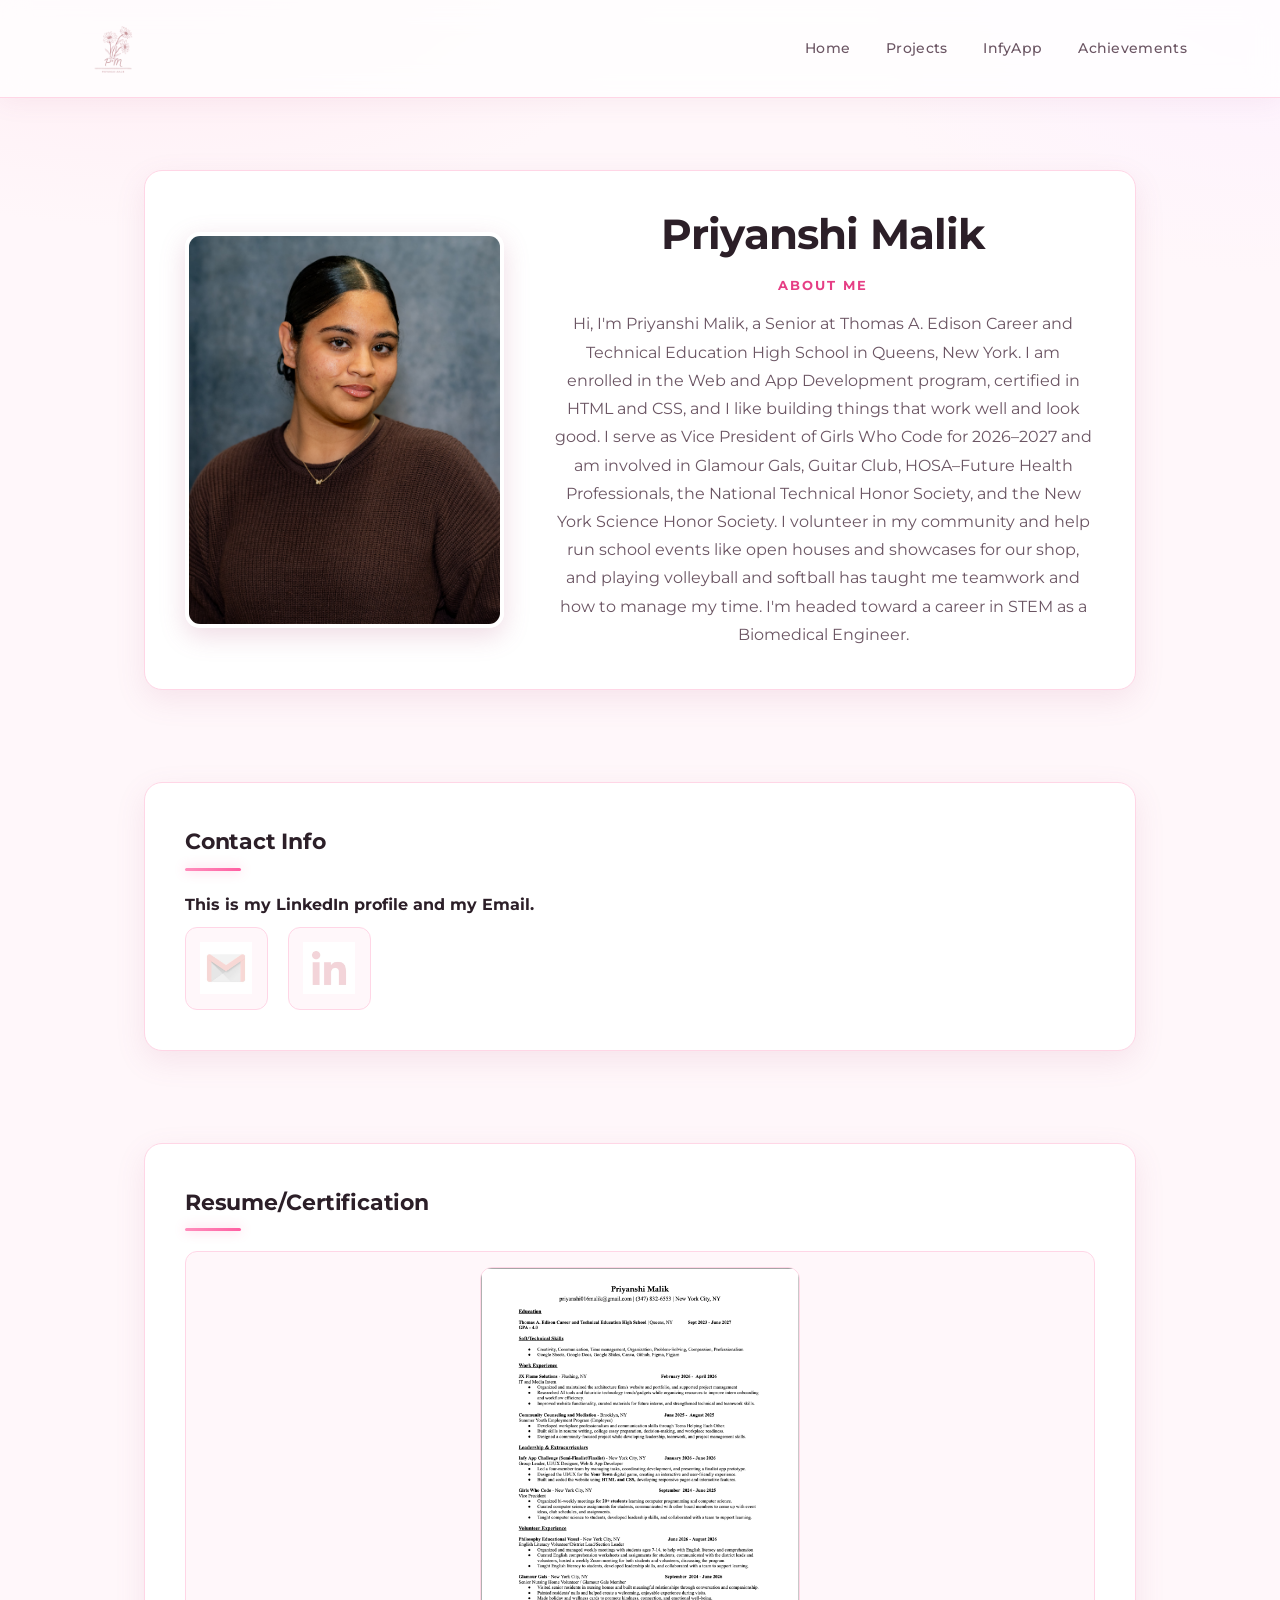
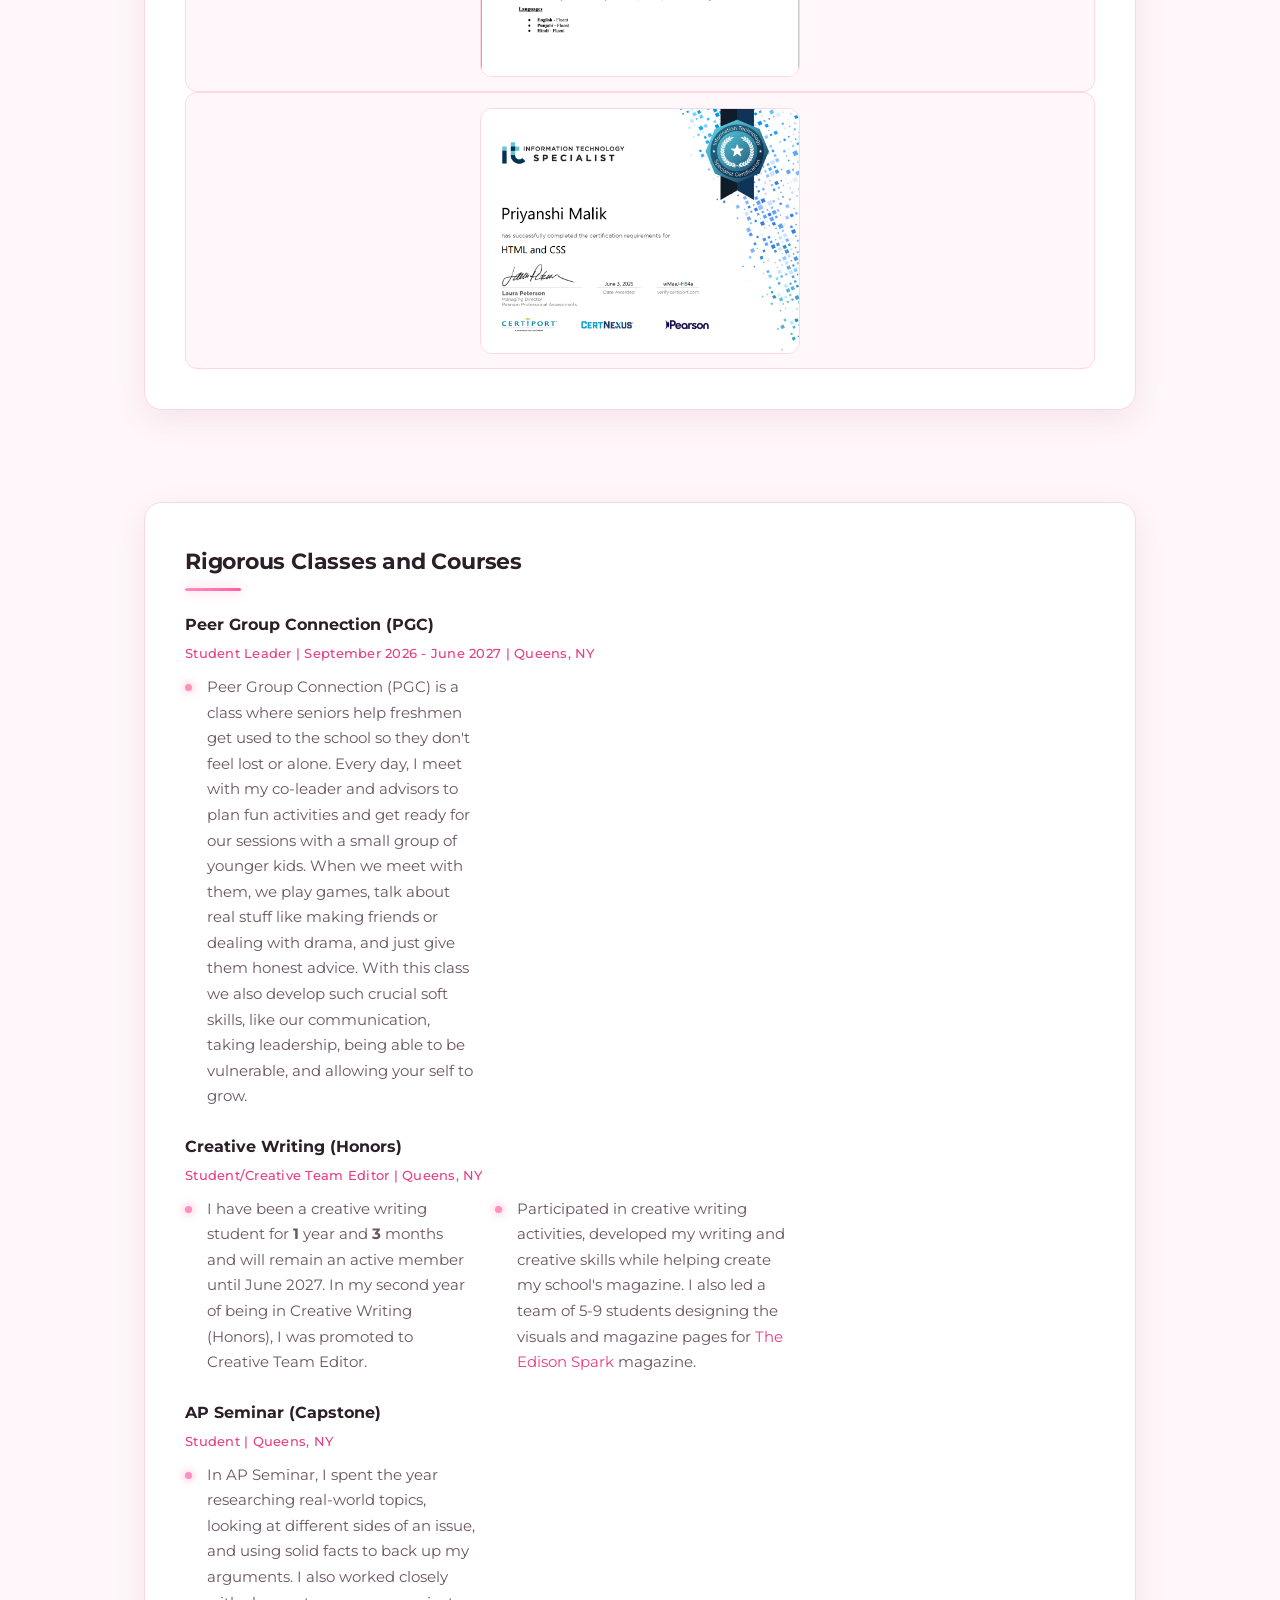
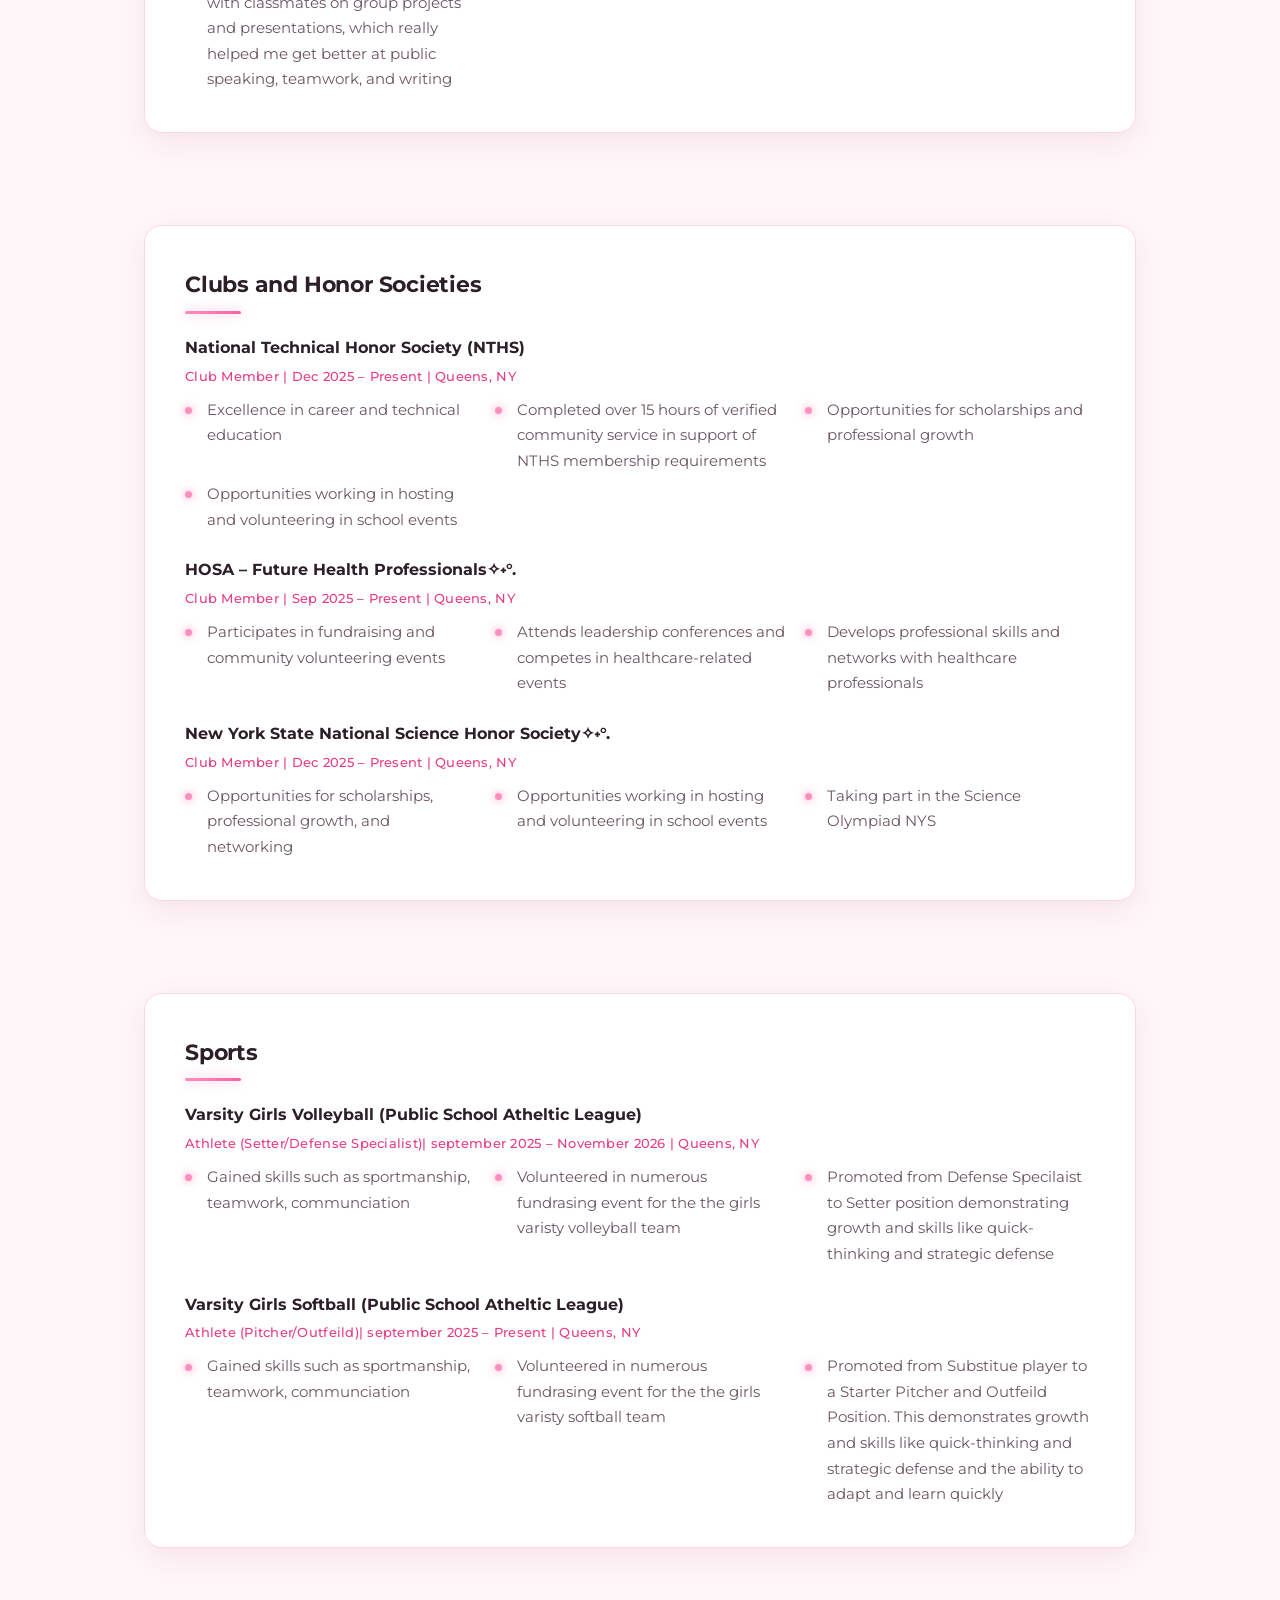
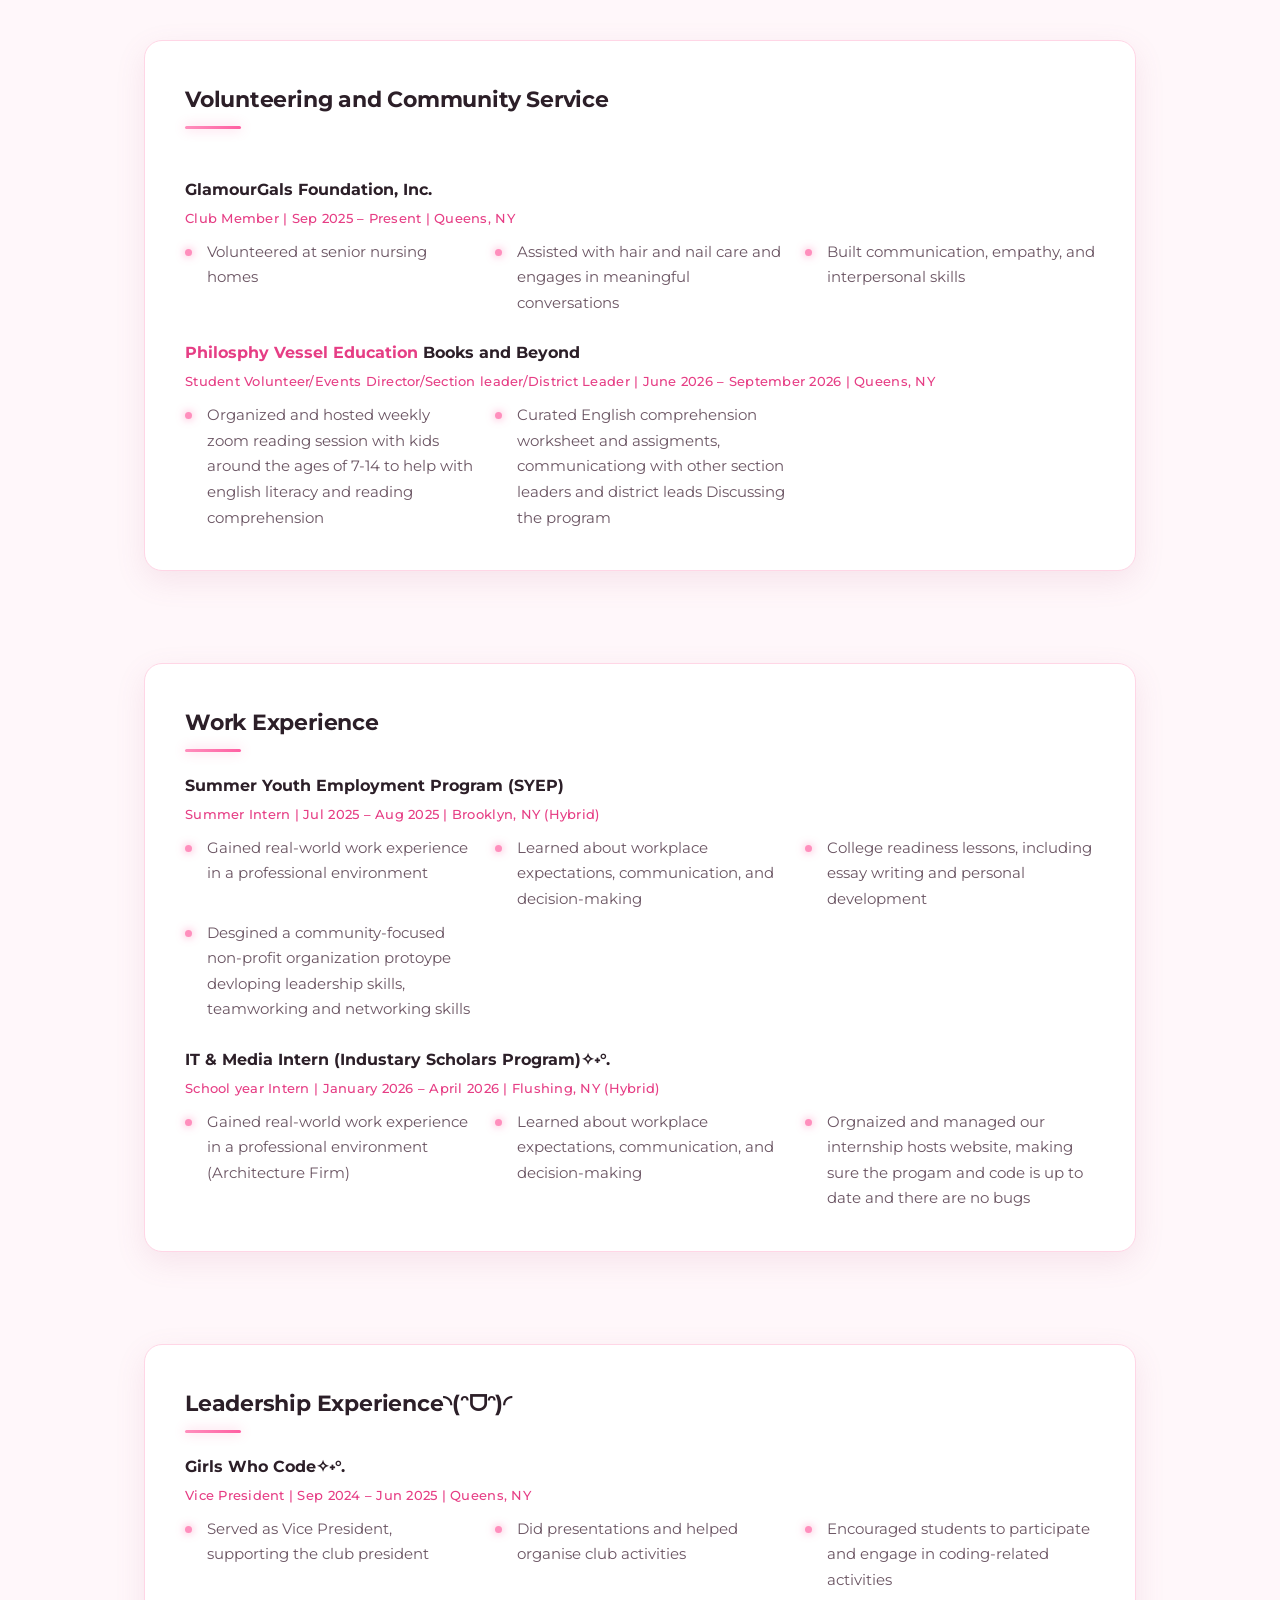
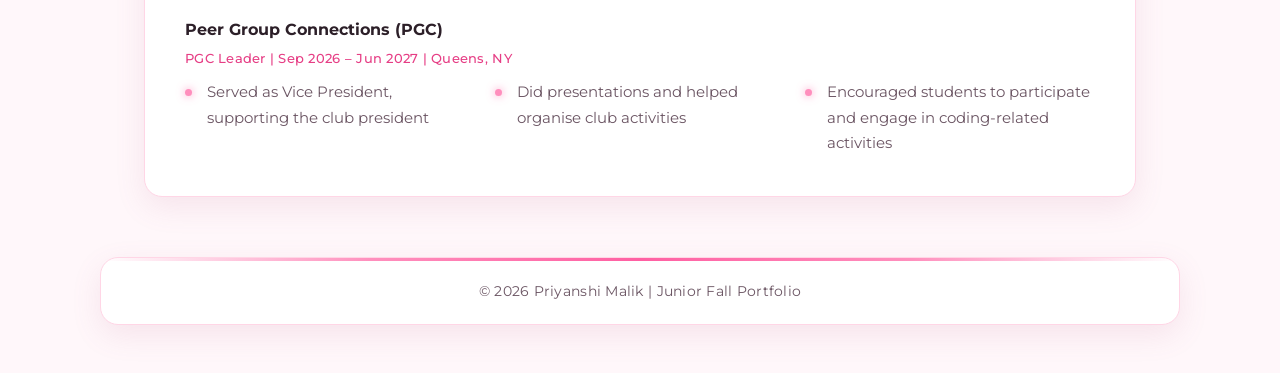
==== index.html @ 979f3409 "Update index.html" ====
<!DOCTYPE html>
<html lang="en">
<head>
  <meta charset="UTF-8" />
  <meta name="viewport" content="width=device-width, initial-scale=1.0" />

  <!-- Update these (from Curator Guide) -->
  <meta name="description" content=" Junior Fall Portfolio for Priyanshi Malik" />
  <meta name="keywords" content= "portfolio, junior, projects, programming, web development" />
  <meta name="author" content="Priyanshi Malik" />

  <title>Priyanshi Malik | Senior Fall Portfolio</title>

  <!-- Main stylesheet -->
  <link rel="stylesheet" href="style.css" />

  <!-- Optional favicon (put your icon file in the same folder) -->
  <link rel="icon" type="image/x-icon" href="priyanshimaliklogo.png" />

  <!-- Optional fonts (only keep if your CSS uses them) -->
  <link rel="preconnect" href="https://fonts.googleapis.com" />
  <link rel="preconnect" href="https://fonts.gstatic.com" crossorigin />
  <link href="https://fonts.googleapis.com/css2?family=Montserrat:wght@300;400;700&display=swap" rel="stylesheet" />
</head>

<body>

  <!-- NAVBAR -->
  <header>
    <nav class="navbar">
      <div class="navbar-left">
        <!-- Replace logo.png with your own image file -->
        <img src="priyanshimaliklogo.png" alt=" Logo" />
      </div>

      <ul class="navbar-right">
        <li><a href="index.html">Home</a></li>
        <li><a href="projects.html">Projects</a></li>
        <li><a href="infyapp.html">InfyApp</a></li>
        <li><a href="achievements.html">Achievements</a></li>
      </ul>
    </nav>
  </header>

  <!-- MAIN CONTENT -->
  <main class="home-card">

    <!-- ABOUT / BIO CARD -->
    <section class="resource-card">
      <div class="bio">
        <div class="bio-pic">
          <!-- Replace profile.jpg with your own image file -->
          <img src="EPPhotos-0060.jpg" alt=" My Photo" />
        </div>

        <div class="bio-text">
          <h1>Priyanshi Malik</h1>
          <h3>About Me</h3>
          <p>Hi, I'm Priyanshi Malik, a Senior at Thomas A. Edison Career and Technical Education High School in Queens, New York. I am enrolled in the Web and App Development program, certified in HTML and CSS, and I like building things that work well and look good. I serve as Vice President of Girls Who Code for 2026–2027 and am involved in Glamour Gals, Guitar Club, HOSA–Future Health Professionals, the National Technical Honor Society, and the New York Science Honor Society. I volunteer in my community and help run school events like open houses and showcases for our shop, and playing volleyball and softball has taught me teamwork and how to manage my time. I'm headed toward a career in STEM as a Biomedical Engineer.</p>
        </div>
      </div>
    </section>

    <!-- QUICK LINKS CARD (optional) -->
    <section class="resource-card">
      <h2>Contact Info</h2>
      <h4>This is my LinkedIn profile and my Email. </h4>

      <div class="skill-images">
        <!-- Email-->
        <a href="mailto:priyanshim@nycstudents.net" target="_blank" rel="noopener">
          <div class="picture">
            <img class="link-pic" src="pinkemaillogo.png" alt="Email" />
          </div>
        </a>

        <!--linked in-->
        <a href="https://www.linkedin.com/in/priyanshi-malik-33b584397/" target="_blank" rel="noopener">
          <div class="picture">
            <img class="link-pic" src="linkedinpink.png" alt="LinkedIn" />
          </div>
        </a>
      </div>
    </section> 

  <section class="resource-card">
  <h2>Resume/Certification</h2>

  <a href="Priyanshi_Malik_Resume.png" target="_blank" rel="noopener">
    <div class="picture">
      <img class="picture-size"
           src="Priyanshi_Malik_Resume.png" 
           alt="Resume">
    </div>
  </a>

  <a href="HTMLANDCSSCERT.png" target="_blank" rel="noopener">
    <div class="picture">
      <img class="picture-size"
           src="HTMLANDCSSCERT.png"
           alt="Certification HTML/CSS">
    </div>
  </a>
</section>
    
    <section class="resource-card">
<h2>Rigorous Classes and Courses</h2>
    
    <h4>Peer Group Connection (PGC)</h4>
     <h5>Student Leader | September 2026 - June 2027 | Queens, NY</h5>
        <ul>
          <li>
          Peer Group Connection (PGC) is a class where seniors help freshmen get used to the school so they don't feel lost or alone. Every day, I meet with my co-leader and advisors to plan fun activities and get ready for our sessions with a small group of younger kids. When we meet with them, we play games, talk about real stuff like making friends or dealing with drama, and just give them honest advice. With this class we also develop such crucial soft skills, like our communication, taking leadership, being able to be vulnerable, and allowing your self to grow. 
   </li>
        </ul>
          <h4>Creative Writing (Honors)</h4>
     <h5>Student/Creative Team Editor | Queens, NY</h5>
        <ul>
          <li>I have been a creative writing student for <strong>1</strong> year and <strong>3</strong> months and will remain an active member until June 2027. In my second year of being in Creative Writing (Honors), I was promoted to Creative Team Editor. </li>
          <li>Participated in creative writing activities, developed my writing and creative skills while helping create my school's magazine. I also led a team of 5-9 students designing the visuals and magazine pages for <a href="https://www.theedisonspark.com/">The Edison Spark</a> magazine.</li>
        </ul>
     <h4>AP Seminar (Capstone) </h4>
     <h5>Student | Queens, NY</h5>
        <ul>
          <li>In AP Seminar, I spent the year researching real-world topics, looking at different sides of an issue, and using solid facts to back up my arguments. I also worked closely with classmates on group projects and presentations, which really helped me get better at public speaking, teamwork, and writing</li>
        </ul>
   </section>

     <section class="resource-card">
     <h2>Clubs and Honor Societies</h2>

<h4>National Technical Honor Society (NTHS)</h4>
<h5>Club Member | Dec 2025 – Present | Queens, NY</h5>
<ul>
  <li>Excellence in career and technical education</li>
  <li>Completed over 15 hours of verified community service in support of NTHS membership requirements</li>
  <li>Opportunities for scholarships and professional growth</li>
  <li>Opportunities working in hosting and volunteering in school events</li>
</ul>

<h4>HOSA – Future Health Professionals✧˖°.</h4>
<h5>Club Member | Sep 2025 – Present | Queens, NY</h5>
<ul>
  <li>Participates in fundraising and community volunteering events</li>
  <li>Attends leadership conferences and competes in healthcare-related events</li>
  <li>Develops professional skills and networks with healthcare professionals</li>
</ul>

<h4>New York State National Science Honor Society✧˖°.</h4>
<h5>Club Member | Dec 2025 – Present | Queens, NY</h5>
<ul>
  <li>Opportunities for scholarships, professional growth, and networking</li>
  <li>Opportunities working in hosting and volunteering in school events</li>
  <li>Taking part in the Science Olympiad NYS</li>
</ul>
     </section>

  <section class="resource-card">
<h2>Sports</h2>   
<h4>Varsity Girls Volleyball (Public School Atheltic League)</h4>
<h5>Athlete (Setter/Defense Specialist)| september 2025 – November 2026 | Queens, NY</h5>
<ul>
  <li>Gained skills such as sportmanship, teamwork, communciation</li>
  <li>Volunteered in numerous fundrasing event for the the girls varisty volleyball team</li>
  <li>Promoted from Defense Specilaist to Setter position demonstrating growth and skills like quick-thinking and strategic defense</li>
</ul>
<h4>Varsity Girls Softball (Public School Atheltic League)</h4>
<h5>Athlete (Pitcher/Outfeild)| september 2025 – Present | Queens, NY</h5>
<ul>
  <li>Gained skills such as sportmanship, teamwork, communciation</li>
  <li>Volunteered in numerous fundrasing event for the the girls varisty softball team</li>
  <li>Promoted from Substitue player to a Starter Pitcher and Outfeild Position. This demonstrates growth and skills like quick-thinking and strategic defense and the ability to adapt and learn quickly</li>
</ul>       
  </section>
      <section class="resource-card">
<h2>Volunteering and Community Service</h2>
<br>
<h4>GlamourGals Foundation, Inc.</h4>
<h5>Club Member | Sep 2025 – Present | Queens, NY</h5>
<ul>
  <li>Volunteered at senior nursing homes</li>
  <li>Assisted with hair and nail care and engages in meaningful conversations</li>
  <li>Built communication, empathy, and interpersonal skills</li>
</ul>
    <h4><a href="https://www.philosophyvessel.org/">Philosphy Vessel Education</a> Books and Beyond</h4>
<h5><a href="https://www.philosophyvessel.org/our-crew">Student Volunteer/Events Director/Section leader/District Leader</a> | June 2026 – September 2026 | Queens, NY</h5>
<ul>
  <li>Organized and hosted weekly zoom reading session with kids around the ages of 7-14 to help with english literacy and reading comprehension</li>
  <li>Curated English comprehension worksheet and assigments, communicationg with other section leaders and district leads Discussing the program</li>
</ul>
      </section>
      <section class="resource-card">
<h2>Work Experience</h2>
<h4>Summer Youth Employment Program (SYEP)</h4>
<h5>Summer Intern | Jul 2025 – Aug 2025 | Brooklyn, NY (Hybrid)</h5>
<ul>
  <li>Gained real-world work experience in a professional environment</li>
  <li>Learned about workplace expectations, communication, and decision-making</li>
  <li>College readiness lessons, including essay writing and personal development</li>
  <li>Desgined a community-focused non-profit organization protoype devloping leadership skills, teamworking and networking skills</li>
</ul>

<h4>IT & Media Intern (Industary Scholars Program)✧˖°.</h4>
<h5>School year Intern | January 2026 – April 2026 | Flushing, NY (Hybrid)</h5>
<ul>
  <li>Gained real-world work experience in a professional environment (Architecture Firm)</li>
  <li>Learned about workplace expectations, communication, and decision-making</li>
  <li>Orgnaized and managed our internship hosts website, making sure the progam and code is up to date and there are no bugs</li>
</ul>
      </section>
      <section class="resource-card">
<h2>Leadership Experience◝(ᵔᗜᵔ)◜</h2>

<h4>Girls Who Code✧˖°.</h4>
<h5>Vice President | Sep 2024 – Jun 2025 | Queens, NY</h5>
<ul>
  <li>Served as Vice President, supporting the club president</li>
  <li>Did presentations and helped organise club activities</li>
  <li>Encouraged students to participate and engage in coding-related activities</li>
</ul>

<h4>Peer Group Connections (PGC)</h4>
<h5>PGC Leader | Sep 2026 – Jun 2027 | Queens, NY</h5>
<ul>
  <li>Served as Vice President, supporting the club president</li>
  <li>Did presentations and helped organise club activities</li>
  <li>Encouraged students to participate and engage in coding-related activities</li>
</ul>

    </section>


  </main>

  <!-- FOOTER -->
  <footer class="resource-card">
    <p>© <span id="year"></span> Priyanshi Malik | Junior Fall Portfolio</p>
  </footer>

  <script>
    // Auto-updates the year in the footer
    document.getElementById("year").textContent = new Date().getFullYear();
  </script>

</body>
</html>
---- style.css ----
/* ============================================================
   Priyanshi Malik | Portfolio Stylesheet
   Theme: soft pink base + neon pink accents
   ============================================================ */

/* ---------- 1. DESIGN TOKENS ---------- */

:root {
  --pink-50: #fff7fa;
  --pink-100: #ffeaf2;
  --pink-200: #ffd6e6;
  --pink-300: #ffb8d4;
  --pink-400: #ff8fbd;
  --pink-500: #ff5fa2;
  --pink-600: #e63e85;
  --pink-700: #b32a63;

  --ink: #2c1f28;
  --ink-soft: #6b5563;
  --white: #ffffff;

  --glow: 0 0 12px rgba(255, 95, 162, 0.45);
  --glow-lg: 0 0 26px rgba(255, 95, 162, 0.35);
  --shadow: 0 10px 30px rgba(180, 90, 130, 0.12);
  --shadow-h: 0 16px 40px rgba(180, 90, 130, 0.20);

  --radius: 18px;
  --radius-sm: 12px;
  --ease: cubic-bezier(0.22, 1, 0.36, 1);
}

/* ---------- 2. BASE ---------- */

* {
  box-sizing: border-box;
  margin: 0;
  padding: 0;
}

html {
  scroll-behavior: smooth;
}

body {
  font-family: 'Montserrat', -apple-system, BlinkMacSystemFont, 'Segoe UI', sans-serif;
  font-weight: 400;
  line-height: 1.7;
  color: var(--ink);
  background:
    radial-gradient(900px 500px at 12% -8%, var(--pink-100), transparent 60%),
    radial-gradient(800px 500px at 100% 0%, #fdf1ff, transparent 55%),
    var(--pink-50);
  background-attachment: fixed;
  min-height: 100vh;
  padding-bottom: 3rem;
}

img {
  max-width: 100%;
  display: block;
}

a {
  color: var(--pink-600);
  text-decoration: none;
}

/* ---------- 3. NAVBAR ---------- */

header {
  position: sticky;
  top: 0;
  z-index: 100;
  background: rgba(255, 255, 255, 0.78);
  backdrop-filter: blur(14px);
  -webkit-backdrop-filter: blur(14px);
  border-bottom: 1px solid var(--pink-200);
  box-shadow: 0 4px 24px rgba(180, 90, 130, 0.08);
}

.navbar {
  max-width: 1180px;
  margin: 0 auto;
  padding: 0.85rem 1.75rem;
  display: flex;
  align-items: center;
  justify-content: space-between;
  gap: 1.5rem;
}

.navbar-left img {
  height: 70px;
  width: auto;
  transition: transform 0.4s var(--ease), filter 0.4s var(--ease);
}

.navbar-left img:hover {
  transform: rotate(-8deg) scale(1.08);
  filter: drop-shadow(0 0 10px rgba(255, 95, 162, 0.6));
}

.navbar-right {
  display: flex;
  align-items: center;
  gap: 0.35rem;
  list-style: none;
  flex-wrap: wrap;
}

.navbar-right a {
  position: relative;
  display: inline-block;
  padding: 0.55rem 0.95rem;
  font-size: 0.9rem;
  font-weight: 500;
  letter-spacing: 0.02em;
  color: var(--ink-soft);
  border-radius: 999px;
  transition: color 0.3s var(--ease), background 0.3s var(--ease);
}

.navbar-right a::after {
  content: "";
  position: absolute;
  left: 50%;
  bottom: 4px;
  width: 0;
  height: 2px;
  border-radius: 2px;
  background: linear-gradient(90deg, var(--pink-400), var(--pink-500));
  box-shadow: var(--glow);
  transform: translateX(-50%);
  transition: width 0.35s var(--ease);
}

.navbar-right a:hover,
.navbar-right a:focus-visible {
  color: var(--pink-600);
  background: var(--pink-100);
  outline: none;
}

.navbar-right a:hover::after,
.navbar-right a:focus-visible::after {
  width: calc(100% - 1.9rem);
}

/* ---------- 4. GENERAL LAYOUT ---------- */

.home-card {
  max-width: 1080px;
  margin: 0 auto;
  padding: 2.5rem 1.75rem 0;
  display: flex;
  flex-direction: column;
  gap: 1.75rem;
}

/* ---------- 5. CARD BOXES ---------- */

.resource-card {
  position: relative;
  background: var(--white);
  border: 1px solid var(--pink-200);
  border-radius: var(--radius);
  padding: 2rem 2.25rem;
  box-shadow: var(--shadow);
  overflow: hidden;
  transition: transform 0.4s var(--ease), box-shadow 0.4s var(--ease),
              border-color 0.4s var(--ease);
}

.resource-card::before {
  content: "";
  position: absolute;
  inset: 0 0 auto 0;
  height: 3px;
  background: linear-gradient(90deg,
    transparent, var(--pink-400), var(--pink-500), var(--pink-400), transparent);
  opacity: 0;
  transition: opacity 0.4s var(--ease);
}

.resource-card:hover {
  transform: translateY(-4px);
  border-color: var(--pink-300);
  box-shadow: var(--shadow-h);
}

.resource-card:hover::before {
  opacity: 1;
}

/* ---------- 6. HEADINGS ---------- */

.resource-card h1 {
  font-size: clamp(1.9rem, 4vw, 2.6rem);
  font-weight: 700;
  letter-spacing: -0.02em;
  line-height: 1.15;
  color: var(--ink);
  margin-bottom: 0.25rem;
}

.resource-card h2 {
  position: relative;
  font-size: 1.35rem;
  font-weight: 700;
  letter-spacing: -0.01em;
  color: var(--ink);
  margin-bottom: 1.25rem;
  padding-bottom: 0.7rem;
}

.resource-card h2::after {
  content: "";
  position: absolute;
  left: 0;
  bottom: 0;
  width: 56px;
  height: 3px;
  border-radius: 3px;
  background: linear-gradient(90deg, var(--pink-400), var(--pink-500));
  box-shadow: var(--glow);
}

.resource-card h3 {
  font-size: 0.8rem;
  font-weight: 700;
  text-transform: uppercase;
  letter-spacing: 0.16em;
  color: var(--pink-600);
  margin-bottom: 0.85rem;
}

.resource-card h4 {
  font-size: 1.02rem;
  font-weight: 700;
  color: var(--ink);
  margin: 1.5rem 0 0.2rem;
}

.resource-card h4:first-of-type {
  margin-top: 0;
}

.resource-card h5 {
  font-size: 0.82rem;
  font-weight: 500;
  color: var(--pink-600);
  letter-spacing: 0.02em;
  margin-bottom: 0.6rem;
}

/* ---------- 7. BIO ---------- */

.bio {
  display: flex;
  align-items: center;
  gap: 2.25rem;
}

.bio-pic {
  flex: 0 0 190px;
  position: relative;
}

.bio-pic::after {
  content: "";
  position: absolute;
  inset: -6px;
  border-radius: 50%;
  background: linear-gradient(135deg, var(--pink-300), var(--pink-500));
  filter: blur(14px);
  opacity: 0.5;
  z-index: -1;
  transition: opacity 0.4s var(--ease);
}

.bio-pic:hover::after {
  opacity: 0.85;
}

.bio-pic img {
  width: 190px;
  height: 190px;
  object-fit: cover;
  border-radius: 50%;
  border: 4px solid var(--white);
  box-shadow: 0 8px 26px rgba(180, 90, 130, 0.22);
}

.bio-text {
  flex: 1;
}

.bio-text p {
  color: var(--ink-soft);
  font-size: 0.98rem;
}

/* ---------- 8. LISTS ---------- */

.resource-card ul {
  list-style: none;
  display: grid;
  grid-template-columns: repeat(auto-fill, minmax(230px, 1fr));
  gap: 0.5rem 1.25rem;
  margin-top: 0.5rem;
}

.resource-card li {
  position: relative;
  padding-left: 1.35rem;
  font-size: 0.94rem;
  color: var(--ink-soft);
  transition: color 0.25s var(--ease), transform 0.25s var(--ease);
}

.resource-card li::before {
  content: "";
  position: absolute;
  left: 0;
  top: 0.68em;
  width: 7px;
  height: 7px;
  border-radius: 50%;
  background: var(--pink-400);
  box-shadow: 0 0 8px rgba(255, 95, 162, 0.7);
  transition: background 0.25s var(--ease), box-shadow 0.25s var(--ease);
}

.resource-card li:hover {
  color: var(--ink);
  transform: translateX(3px);
}

.resource-card li:hover::before {
  background: var(--pink-500);
  box-shadow: 0 0 14px rgba(255, 95, 162, 0.95);
}

/* ---------- 9. LINK IMAGES ---------- */

.skill-images {
  display: flex;
  gap: 1.25rem;
  flex-wrap: wrap;
  margin-top: 0.5rem;
}

.picture {
  display: flex;
  align-items: center;
  justify-content: center;
  padding: 0.9rem;
  border-radius: var(--radius-sm);
  background: var(--pink-50);
  border: 1px solid var(--pink-200);
  transition: transform 0.35s var(--ease), box-shadow 0.35s var(--ease),
              border-color 0.35s var(--ease), background 0.35s var(--ease);
}

.picture:hover {
  transform: translateY(-4px) scale(1.04);
  background: var(--white);
  border-color: var(--pink-400);
  box-shadow: var(--glow-lg);
}

.link-pic {
  height: 52px;
  width: auto;
}

.picture-size {
  width: 100%;
  max-width: 320px;
  border-radius: var(--radius-sm);
  border: 1px solid var(--pink-200);
}

/* ---------- 10. FOOTER ---------- */

footer.resource-card {
  max-width: 1080px;
  margin: 1.75rem auto 0;
  padding: 1.35rem 2.25rem;
  text-align: center;
}

footer.resource-card p {
  font-size: 0.85rem;
  color: var(--ink-soft);
  letter-spacing: 0.02em;
}

footer.resource-card::before {
  opacity: 1;
}

/* ---------- 11. ACCESSIBILITY ---------- */

:focus-visible {
  outline: 2px solid var(--pink-500);
  outline-offset: 3px;
  border-radius: 6px;
}

@media (prefers-reduced-motion: reduce) {
  *, *::before, *::after {
    animation-duration: 0.01ms !important;
    transition-duration: 0.01ms !important;
    scroll-behavior: auto !important;
  }
}

/* ============================================================
   12. PROJECTS PAGE DESIGN
   Larger interactive previews and centered descriptions
   ============================================================ */

/* ---------- PROJECT INTRODUCTION ---------- */

.page_heading {
  max-width: 1050px;
  margin: 0 auto;
  padding: 3.5rem 2rem 2.5rem;
  text-align: center;
}

.page_heading h1 {
  font-size: clamp(2.2rem, 5vw, 3.2rem);
  font-weight: 700;
  color: var(--ink);
  letter-spacing: -0.03em;
  margin-bottom: 1rem;
}

.page_heading h3 {
  max-width: 800px;
  margin: 0 auto;
  font-size: 1rem;
  line-height: 1.9;
  font-weight: 400;
  text-transform: none;
  letter-spacing: 0.01em;
  color: var(--ink-soft);
}

/* ---------- EXTRA LARGE PROJECT CARDS ---------- */

.resource-card {
  width: calc(100% - 2rem);
  max-width: 1500px;
  margin: 2rem auto;
  padding: 2.5rem;
}

/* ---------- PROJECT LAYOUT ---------- */

.project {
  display: grid;
  grid-template-columns: minmax(0, 1.6fr) minmax(280px, 0.7fr);
  align-items: center;
  gap: 2.5rem;
  width: 100%;
}

/* ---------- EXTRA LARGE GAME PREVIEWS ---------- */

.project iframe {
  display: block;
  width: 100%;
  height: 680px;
  border: 2px solid var(--pink-200);
  border-radius: var(--radius);
  background: var(--pink-50);
  box-shadow: var(--shadow);
  transition: border-color 0.3s ease, box-shadow 0.3s ease;
}

.project iframe:hover {
  border-color: var(--pink-400);
  box-shadow: var(--glow-lg);
}

/* ---------- PROJECT DESCRIPTIONS ---------- */

.reflection {
  display: flex;
  flex-direction: column;
  justify-content: center;
  align-items: center;
  text-align: center;
  padding: 1rem;
}

.reflection h3 {
  font-size: 1.3rem;
  font-weight: 700;
  text-transform: none;
  letter-spacing: 0.02em;
  line-height: 1.5;
  color: var(--pink-600);
  margin-bottom: 1rem;
}

.reflection p {
  font-size: 0.94rem;
  line-height: 1.9;
  color: var(--ink-soft);
  margin-bottom: 1rem;
  text-align: center;
  max-width: 440px;
}

.reflection p strong {
  color: var(--ink);
  font-weight: 700;
}

/* ---------- PROJECT SKILLS ---------- */

.reflection p:last-child {
  font-size: 0.83rem;
  line-height: 1.8;
  color: var(--pink-700);
  margin-top: 0.5rem;
  padding: 0.8rem 1rem;
  background: var(--pink-50);
  border: 1px solid var(--pink-200);
  border-radius: var(--radius-sm);
}

/* ---------- TABLET LAYOUT ---------- */

@media (max-width: 900px) {

  .project {
    grid-template-columns: 1fr;
    gap: 2rem;
  }

  .project iframe {
    height: 600px;
  }

  .reflection {
    padding: 1rem;
  }

  .reflection p {
    max-width: 650px;
  }
}

/* ---------- MOBILE LAYOUT ---------- */

@media (max-width: 720px) {

  .navbar {
    flex-direction: column;
    align-items: center;
    gap: 0.75rem;
    padding: 0.9rem 1rem;
  }

  .navbar-right {
    justify-content: center;
    gap: 0.15rem;
  }

  .navbar-right a {
    padding: 0.45rem 0.7rem;
    font-size: 0.82rem;
  }

  .home-card {
    padding: 1.75rem 1rem 0;
  }

  .resource-card {
    width: calc(100% - 1rem);
    padding: 1.25rem;
  }

  .resource-card ul {
    grid-template-columns: 1fr;
  }

  .bio {
    flex-direction: column;
    text-align: center;
    gap: 1.5rem;
  }

  .bio-pic,
  .bio-pic img {
    width: 150px;
    height: 150px;
  }

  .bio-pic {
    flex-basis: 150px;
  }

  .project iframe {
    height: 420px;
  }

  .reflection h3 {
    font-size: 1.1rem;
  }

  .reflection p {
    font-size: 0.88rem;
  }

  .page_heading {
    padding: 2.5rem 1.25rem 1.5rem;
  }

  .page_heading h3 {
    font-size: 0.9rem;
  }
}


/* INFYAPP PAGE - LOGO AND DESCRIPTION */

.bio {
  display: flex;
  align-items: center;
  justify-content: center;
  gap: 3rem;
  width: 100%;
}

.bio-pic {
  flex: 0 0 35%;
}

.bio-pic img {
  width: 100%;
  max-width: 350px;
  height: auto;
  border-radius: 15px;
  display: block;
}

.bio-text {
  flex: 1;
  text-align: center;
}

.bio-text h1 {
  margin-bottom: 1rem;
}

.bio-text p {
  line-height: 1.8;
}

/* MOBILE RESPONSIVENESS */

@media (max-width: 720px) {
  .bio {
    flex-direction: column;
    gap: 1.5rem;
  }

  .bio-pic {
    width: 100%;
  }

  .bio-pic img {
    margin: 0 auto;
  }
}


.resource-card.event-section {
  display: flex;
  gap: 2rem;
  align-items: center;
}

.event-text {
  flex: 1 1 40%;
}

.event-text h2 {
  margin-top: 0;
}

.event-gallery {
  flex: 1 1 60%;
  display: grid;
  grid-template-columns: repeat(3, 1fr);
  gap: 0.75rem;
}

.event-gallery a {
  display: block;
}

.event-gallery img {
  width: 100%;
  aspect-ratio: 1 / 1;
  object-fit: cover;
  border-radius: 8px;
  display: block;
}

@media (max-width: 700px) {
  .resource-card.event-section {
    flex-direction: column;
  }
  .event-gallery {
    grid-template-columns: repeat(2, 1fr);
  }
}
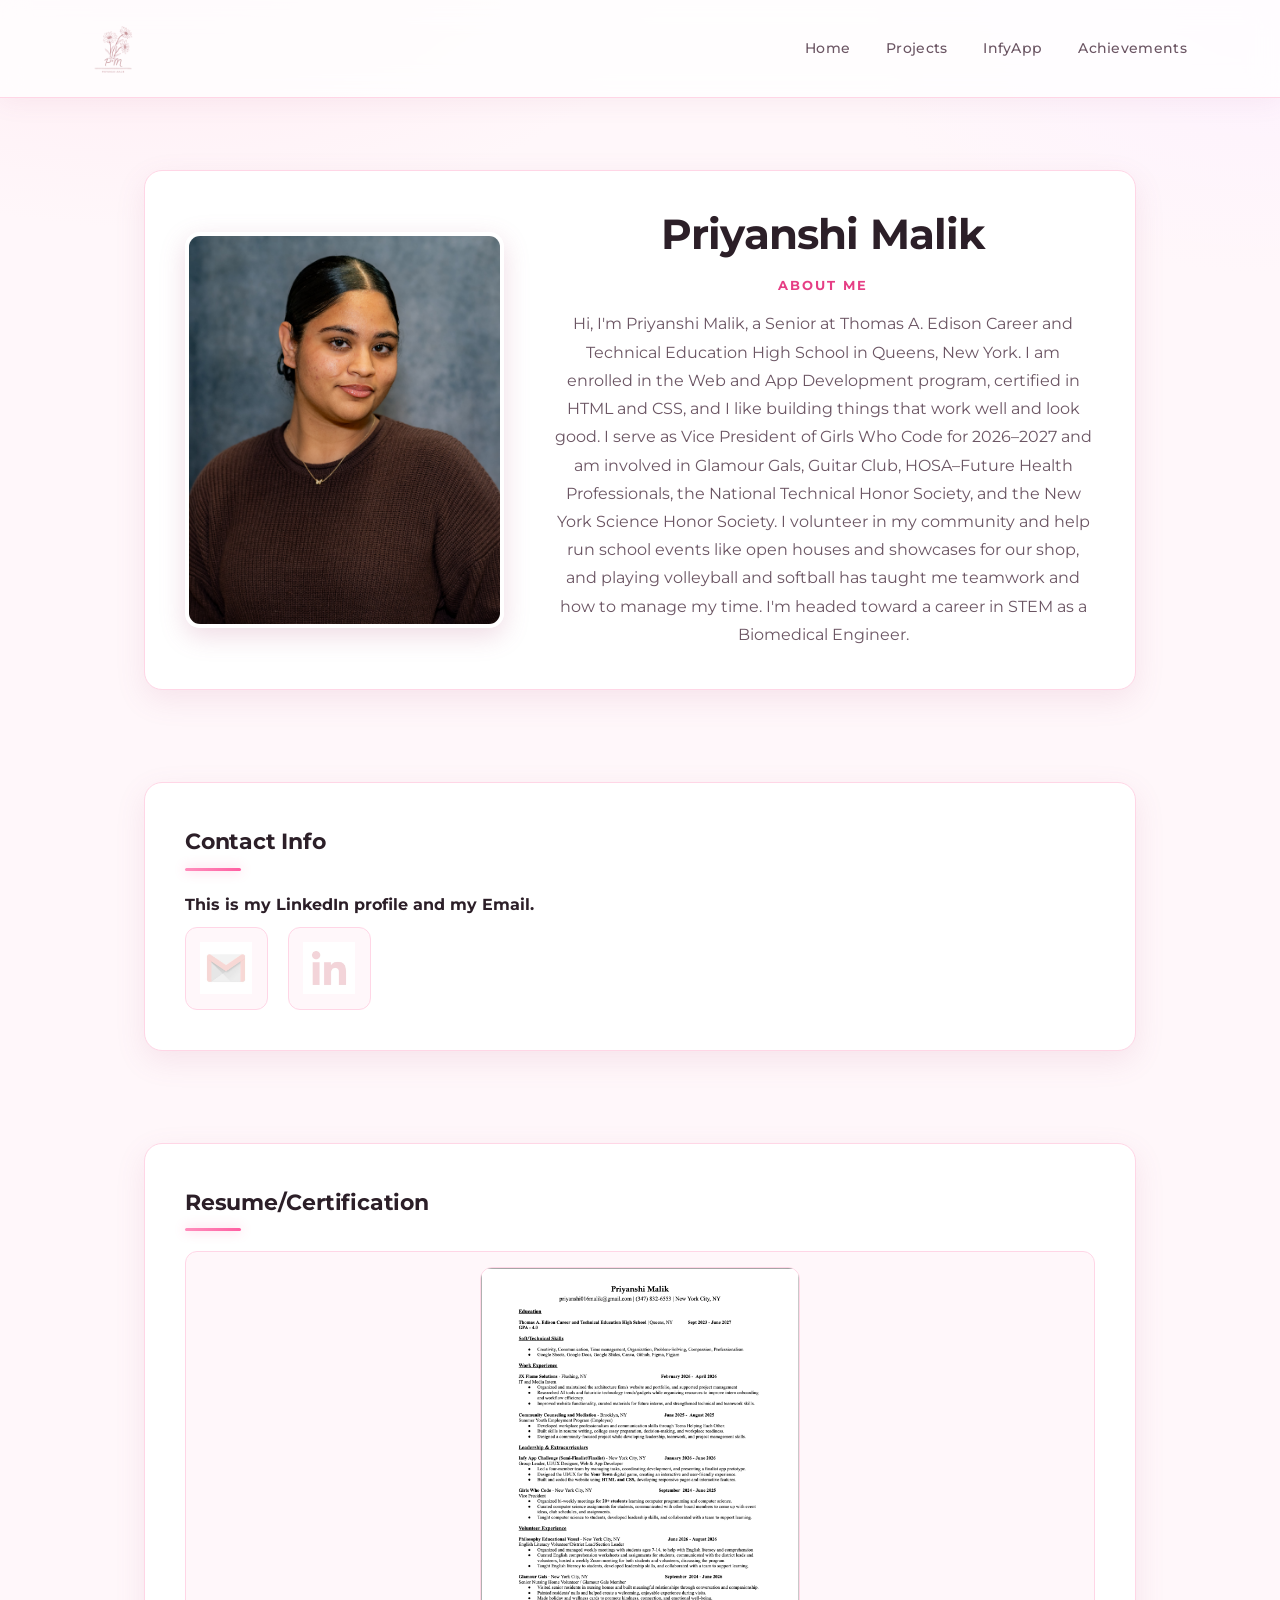
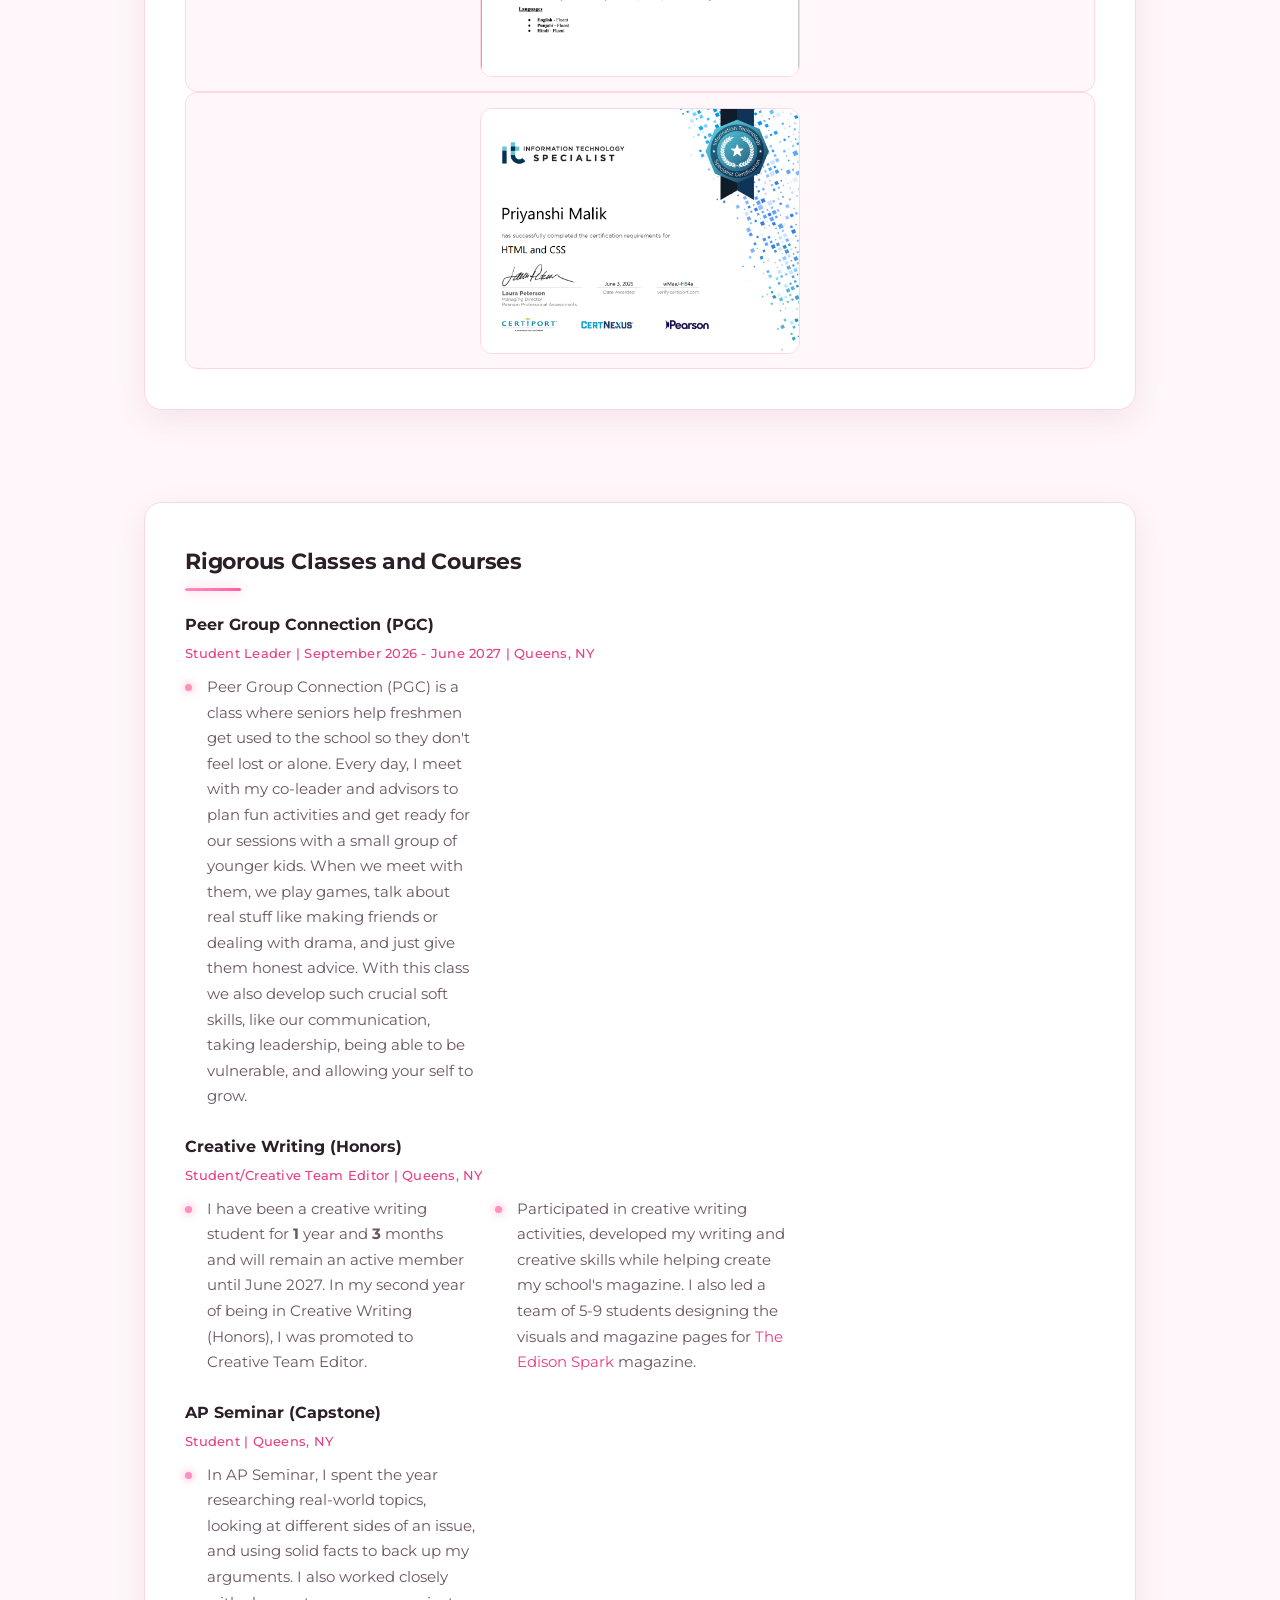
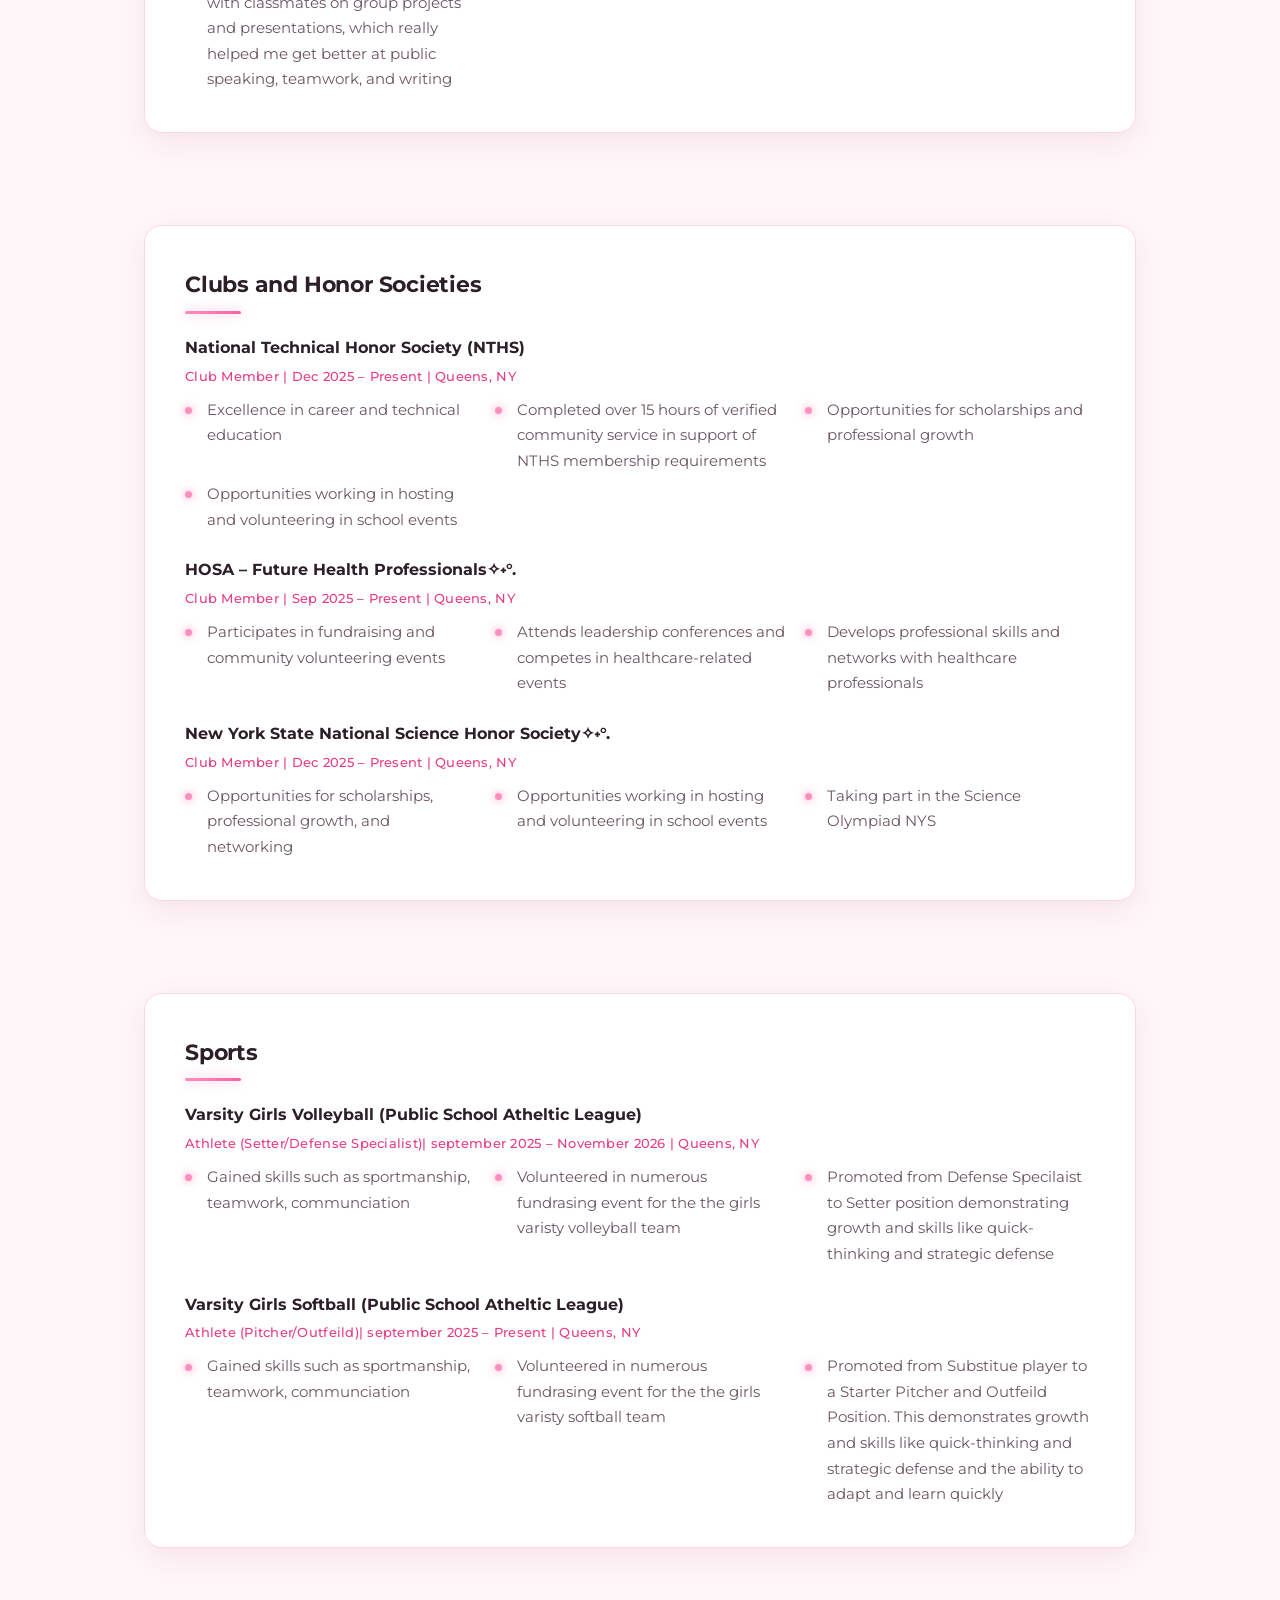
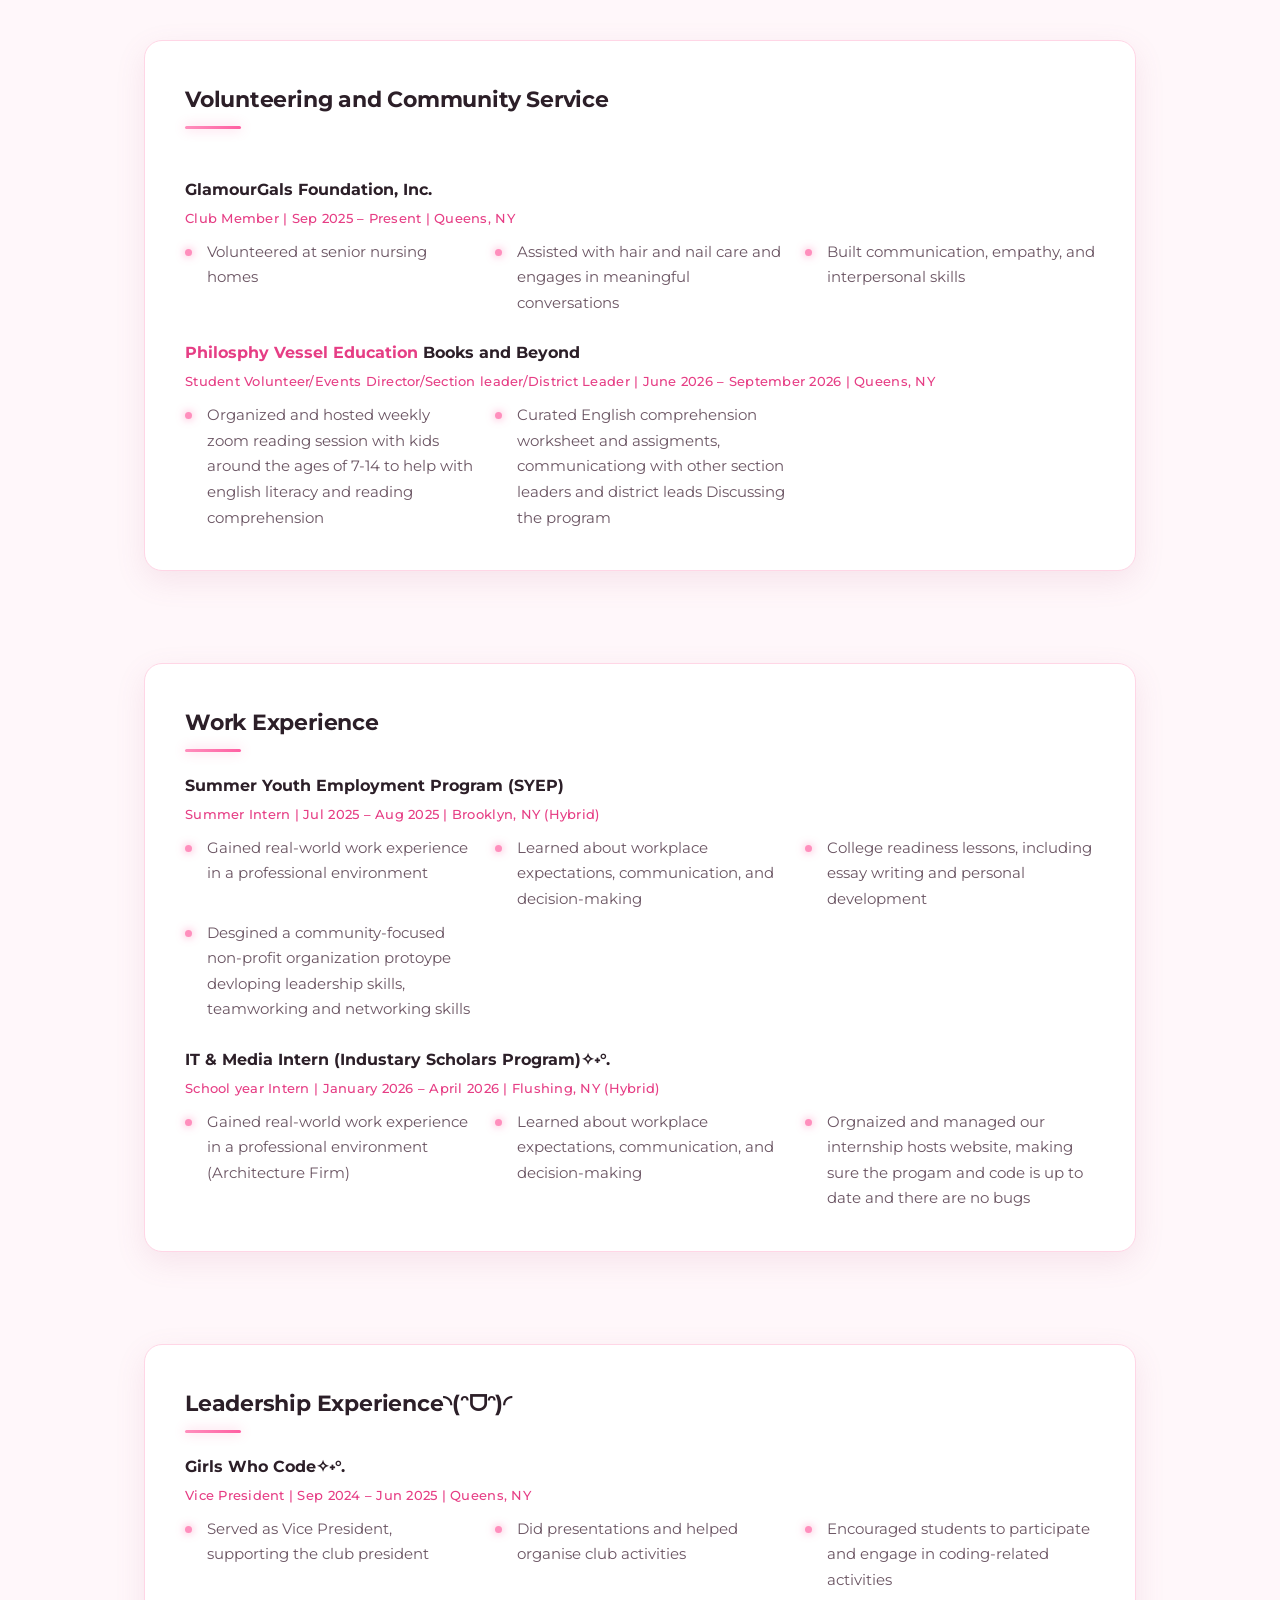
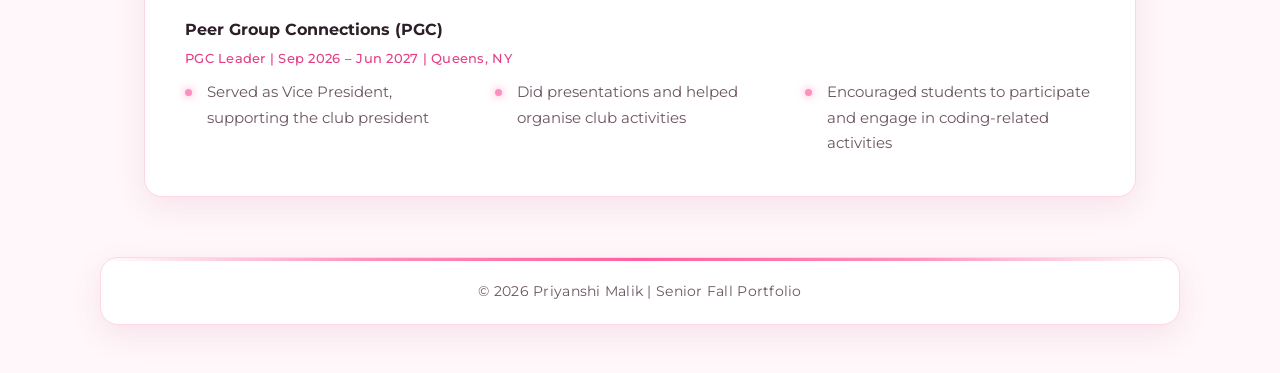
==== commit 0019750b: "Update index.html" ====
--- a/index.html
+++ b/index.html
@@ -234,7 +234,7 @@
 
   <!-- FOOTER -->
   <footer class="resource-card">
-    <p>© <span id="year"></span> Priyanshi Malik | Junior Fall Portfolio</p>
+    <p>© <span id="year"></span> Priyanshi Malik | Senior Fall Portfolio</p>
   </footer>
 
   <script>
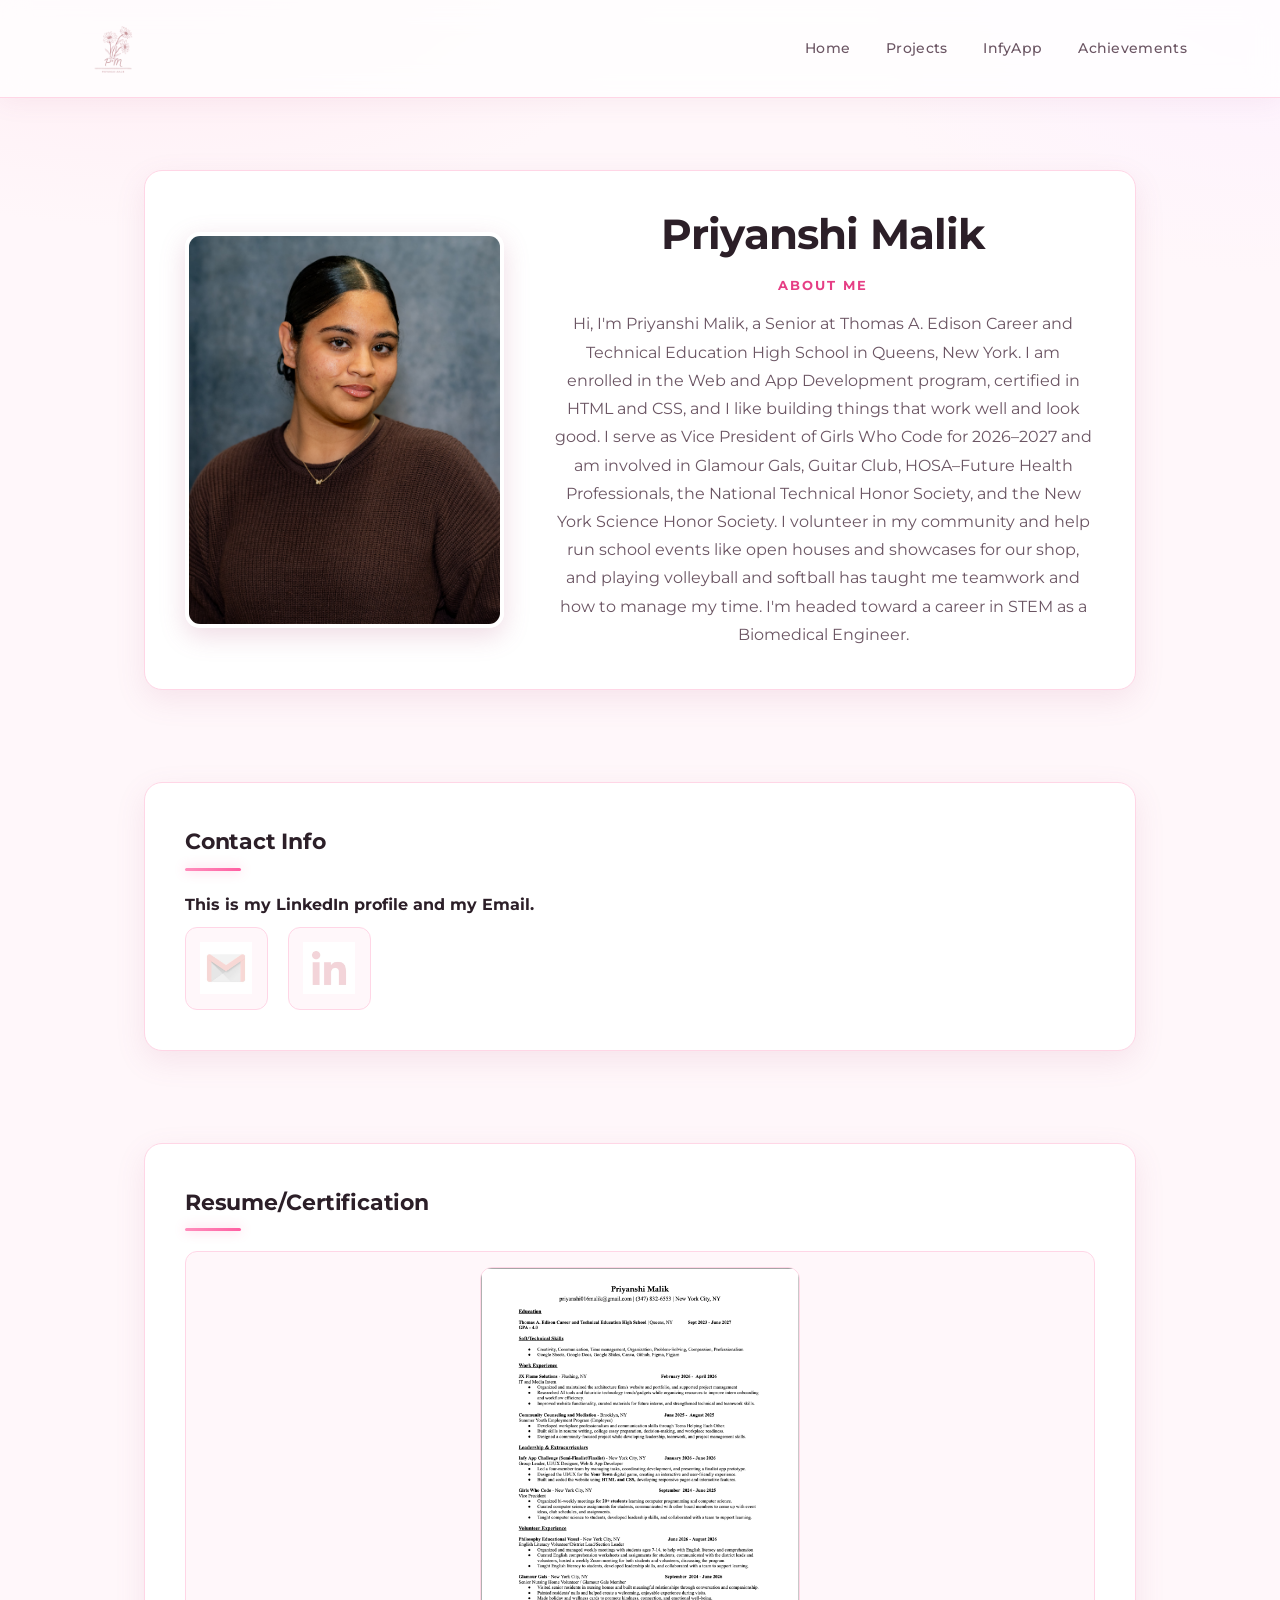
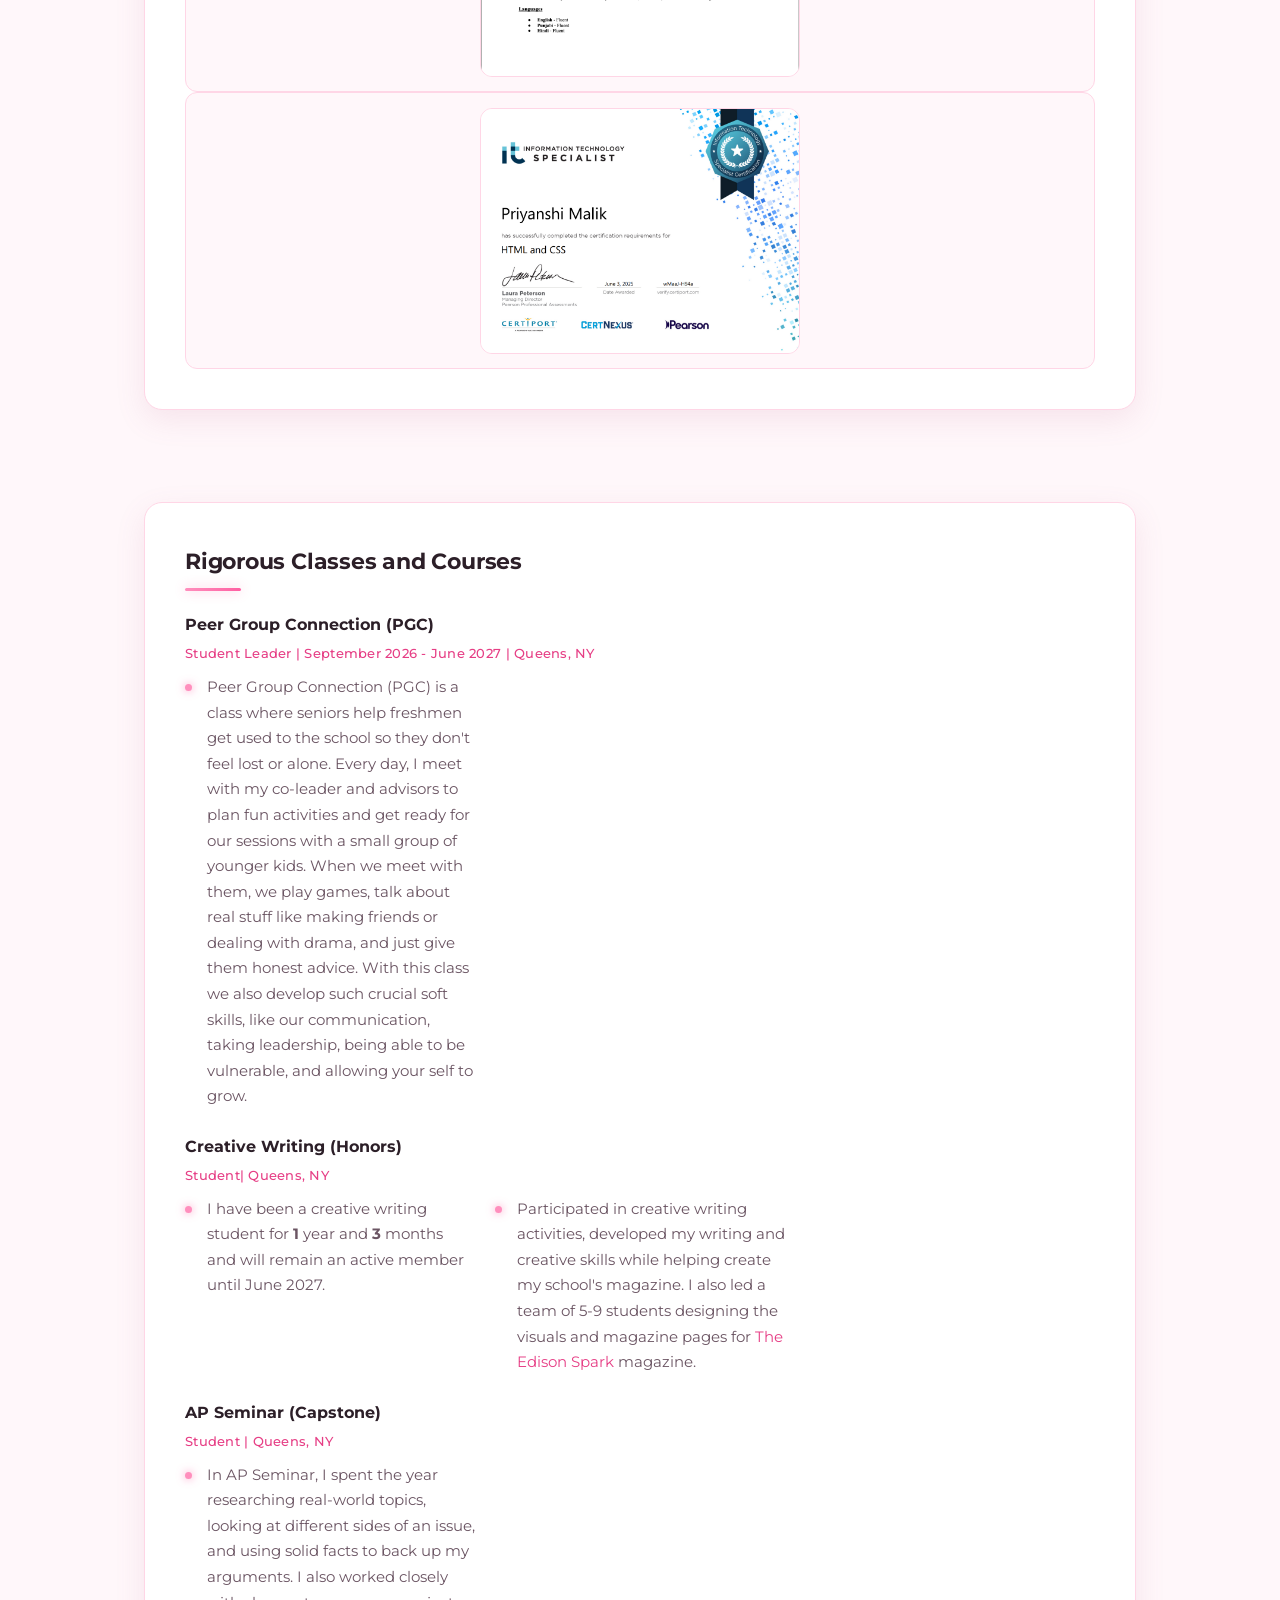
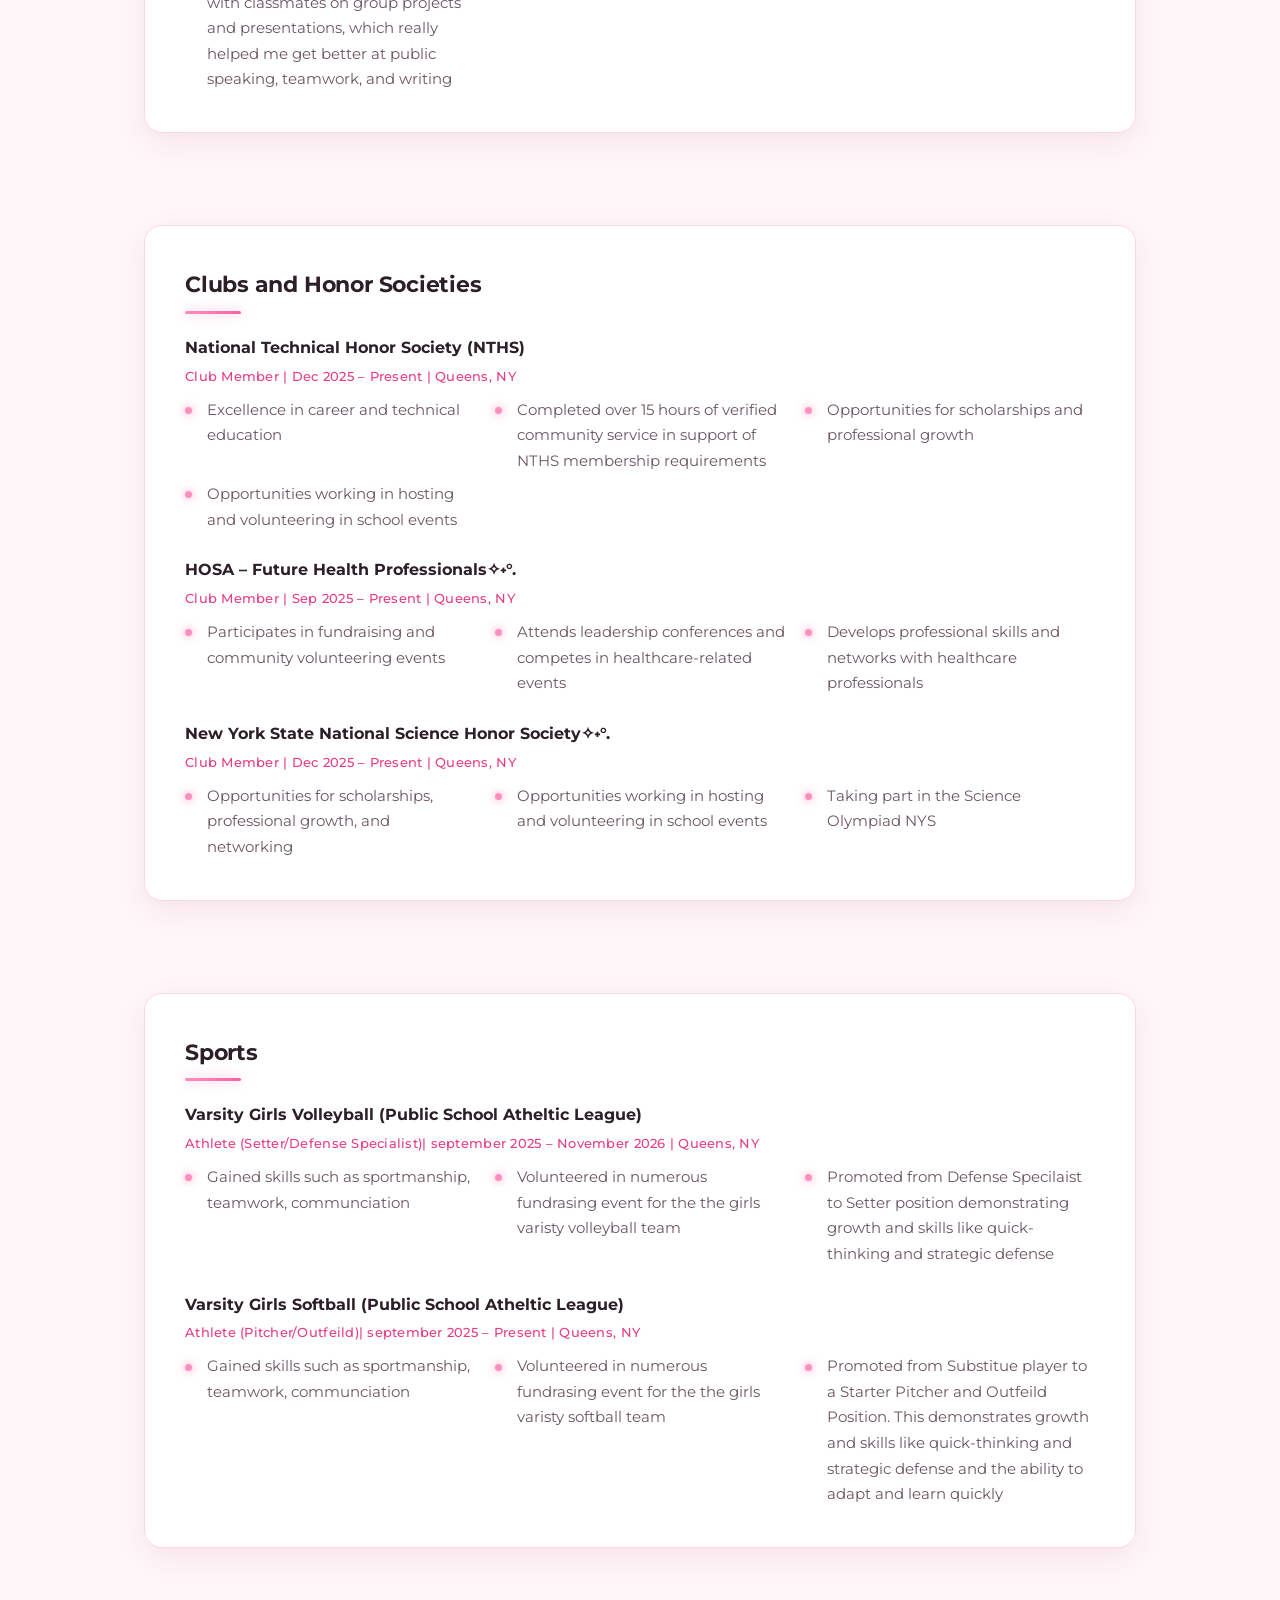
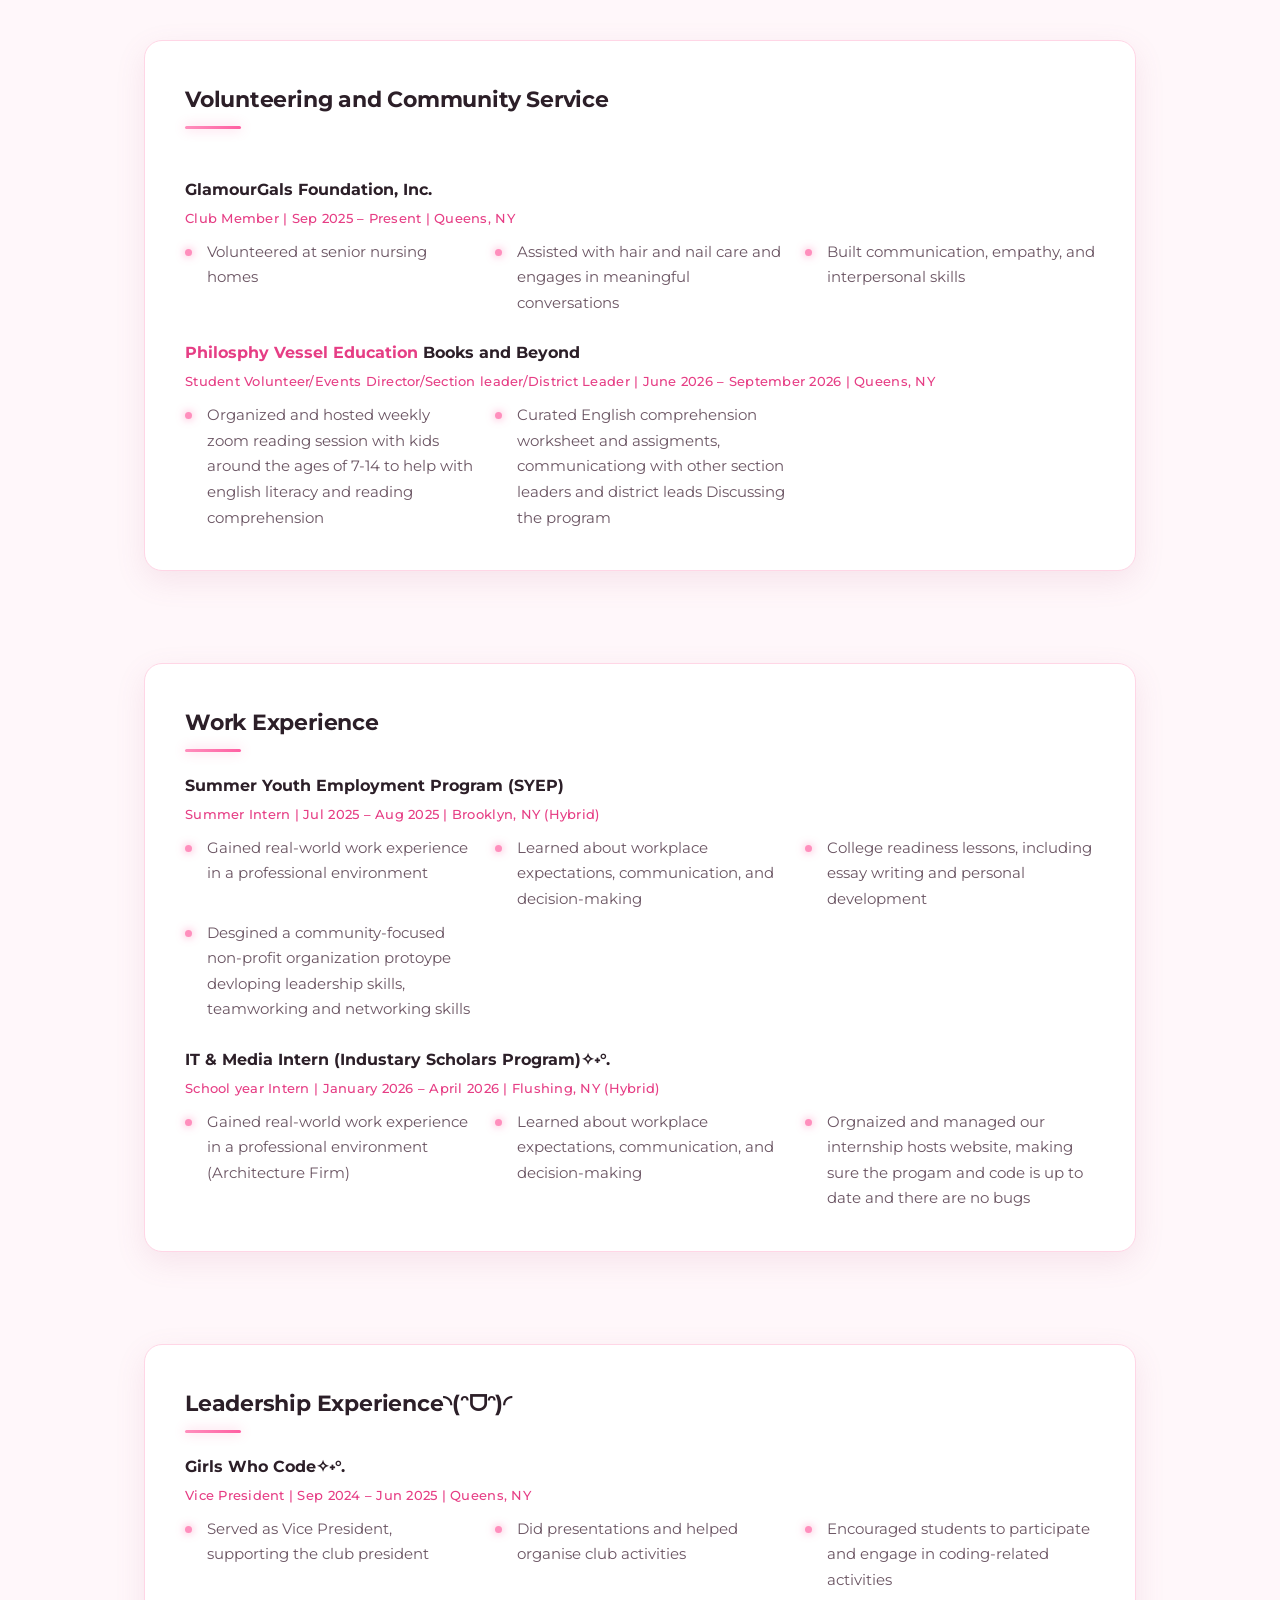
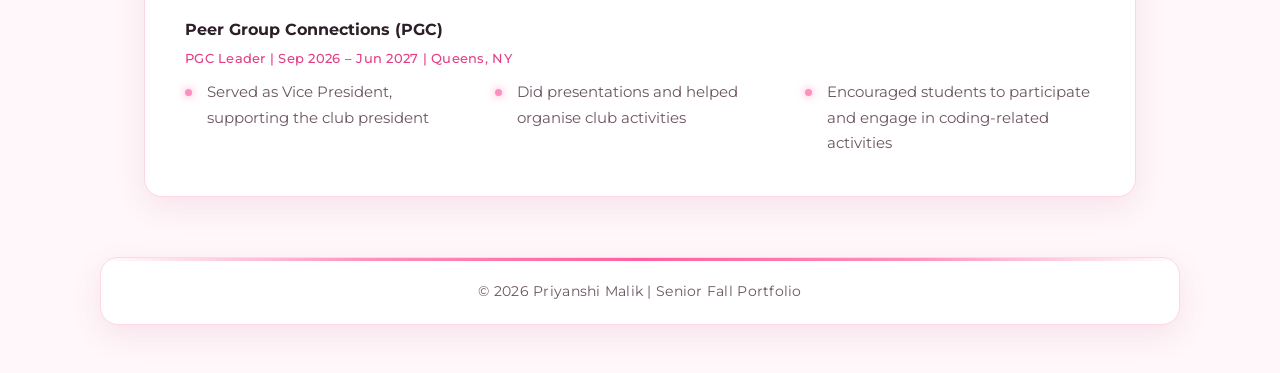
==== commit 15861d87: "Update index.html" ====
--- a/index.html
+++ b/index.html
@@ -114,9 +114,9 @@
    </li>
         </ul>
           <h4>Creative Writing (Honors)</h4>
-     <h5>Student/Creative Team Editor | Queens, NY</h5>
+     <h5>Student| Queens, NY</h5>
         <ul>
-          <li>I have been a creative writing student for <strong>1</strong> year and <strong>3</strong> months and will remain an active member until June 2027. In my second year of being in Creative Writing (Honors), I was promoted to Creative Team Editor. </li>
+          <li>I have been a creative writing student for <strong>1</strong> year and <strong>3</strong> months and will remain an active member until June 2027.</li>
           <li>Participated in creative writing activities, developed my writing and creative skills while helping create my school's magazine. I also led a team of 5-9 students designing the visuals and magazine pages for <a href="https://www.theedisonspark.com/">The Edison Spark</a> magazine.</li>
         </ul>
      <h4>AP Seminar (Capstone) </h4>
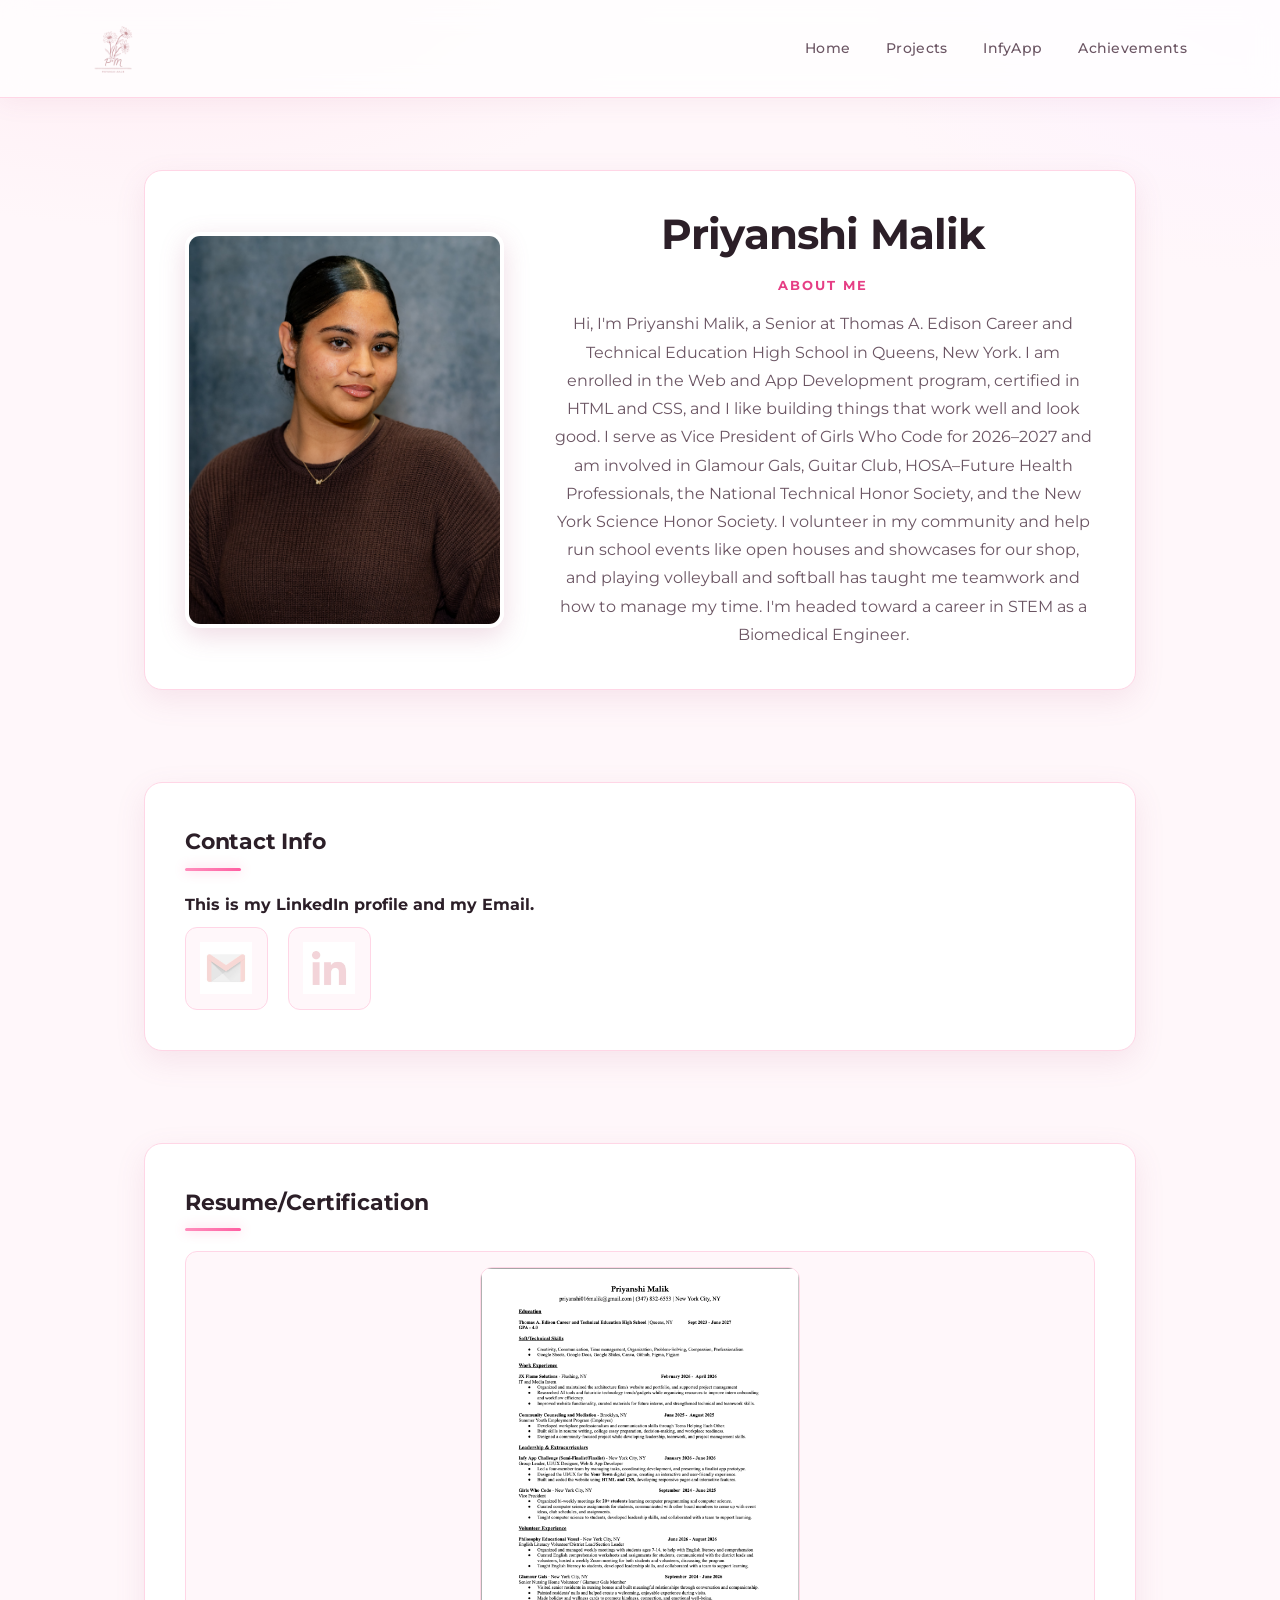
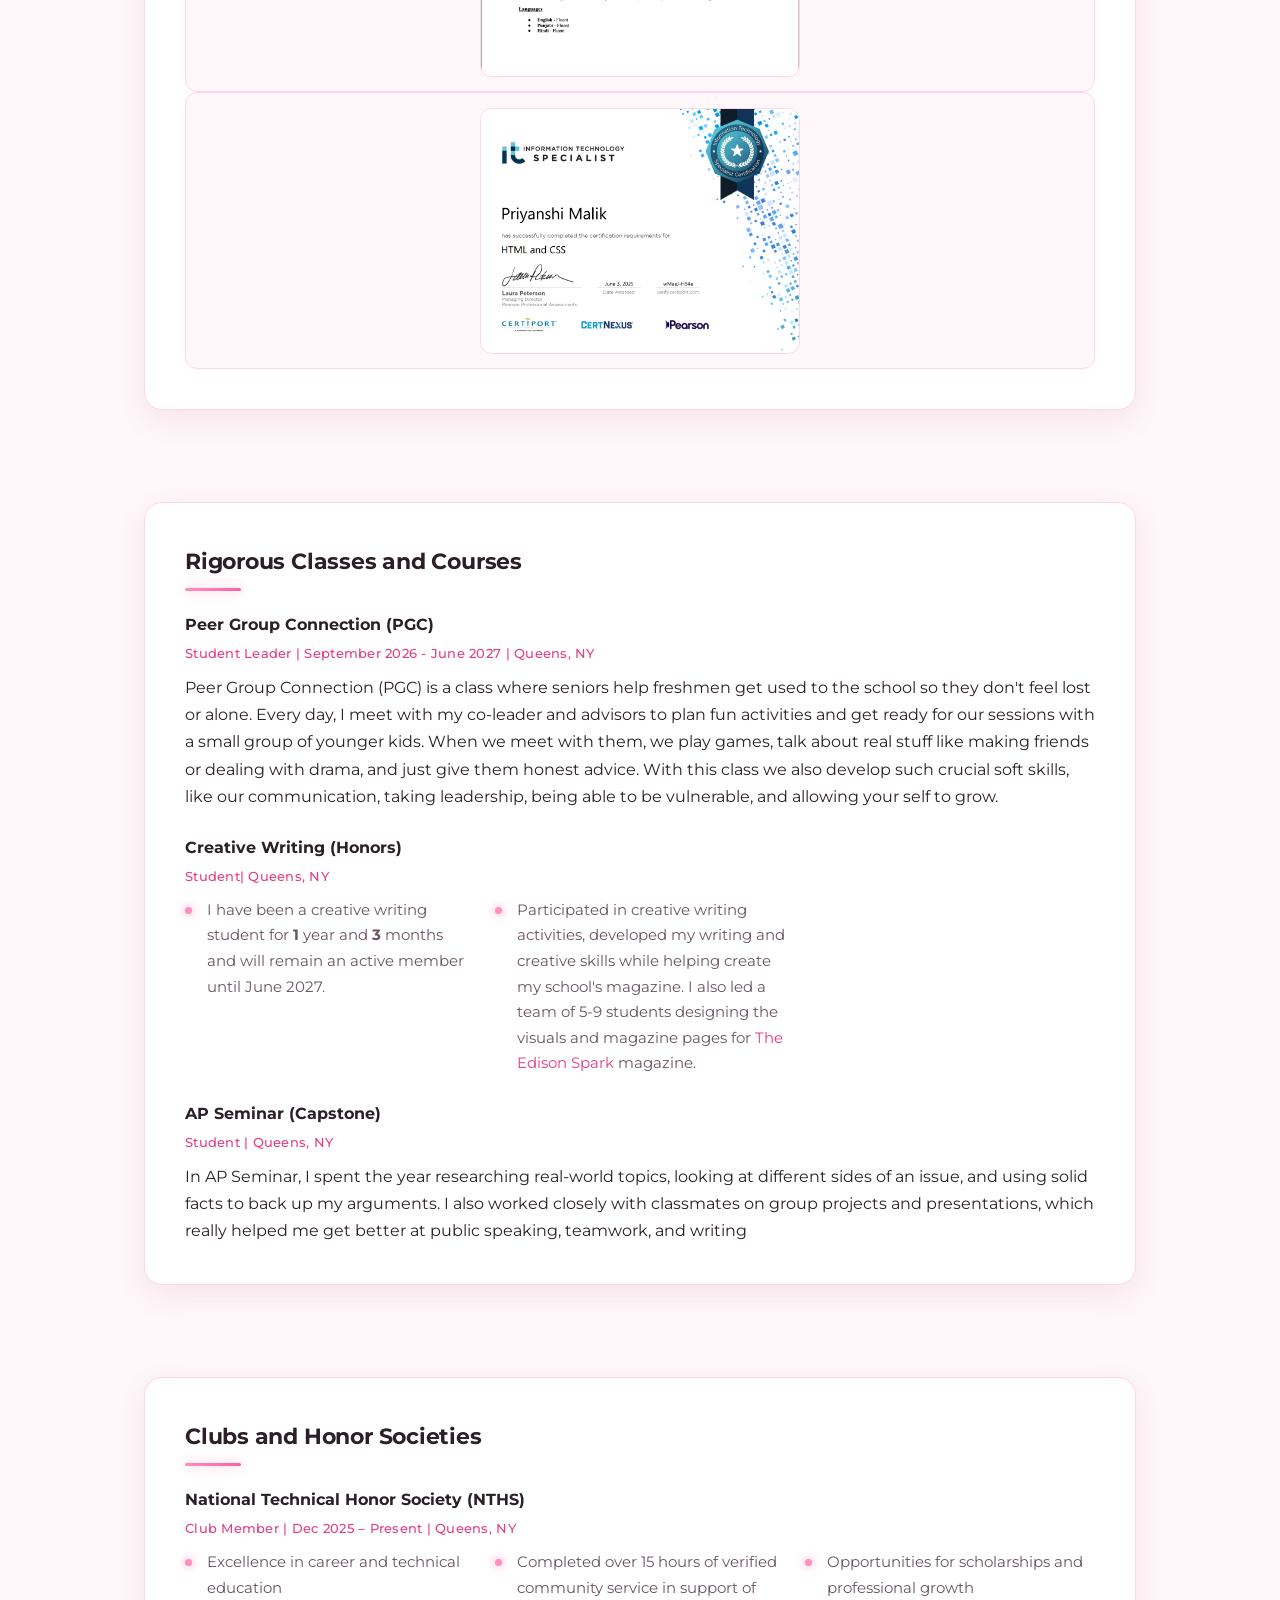
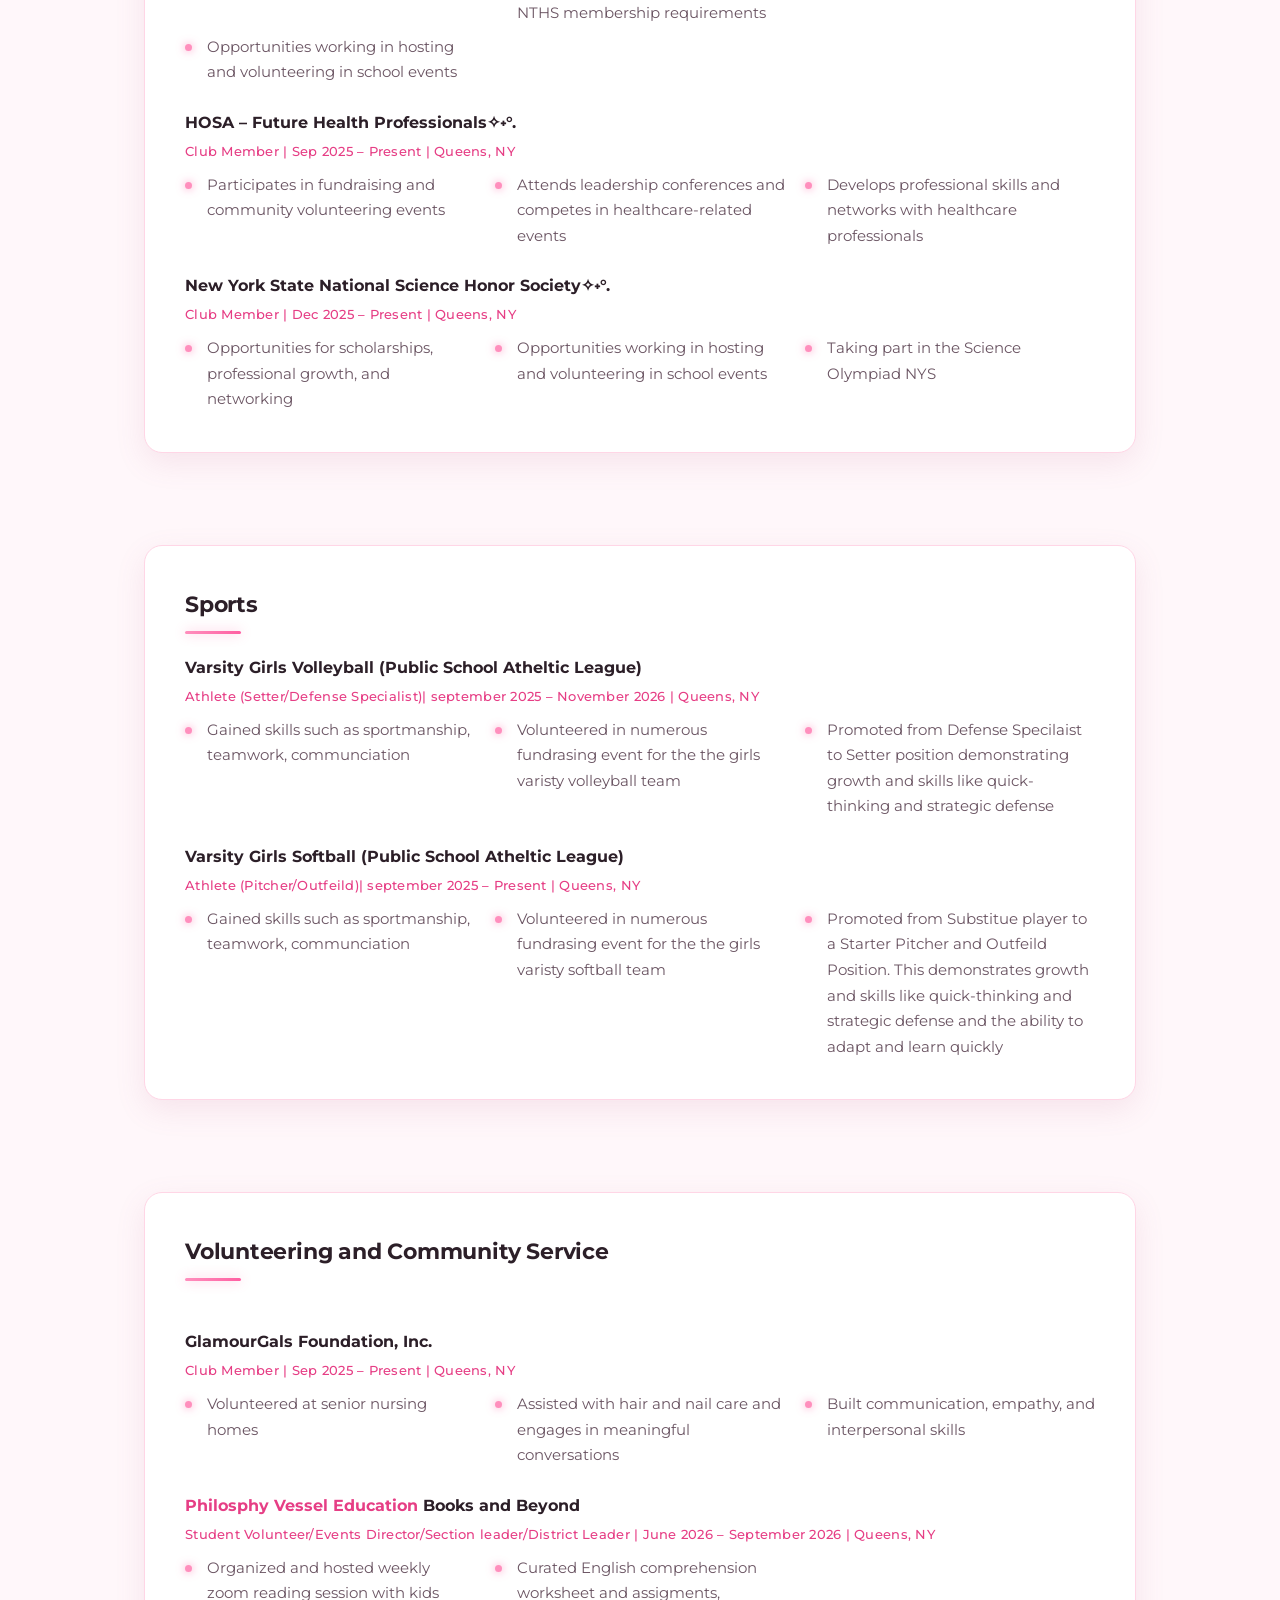
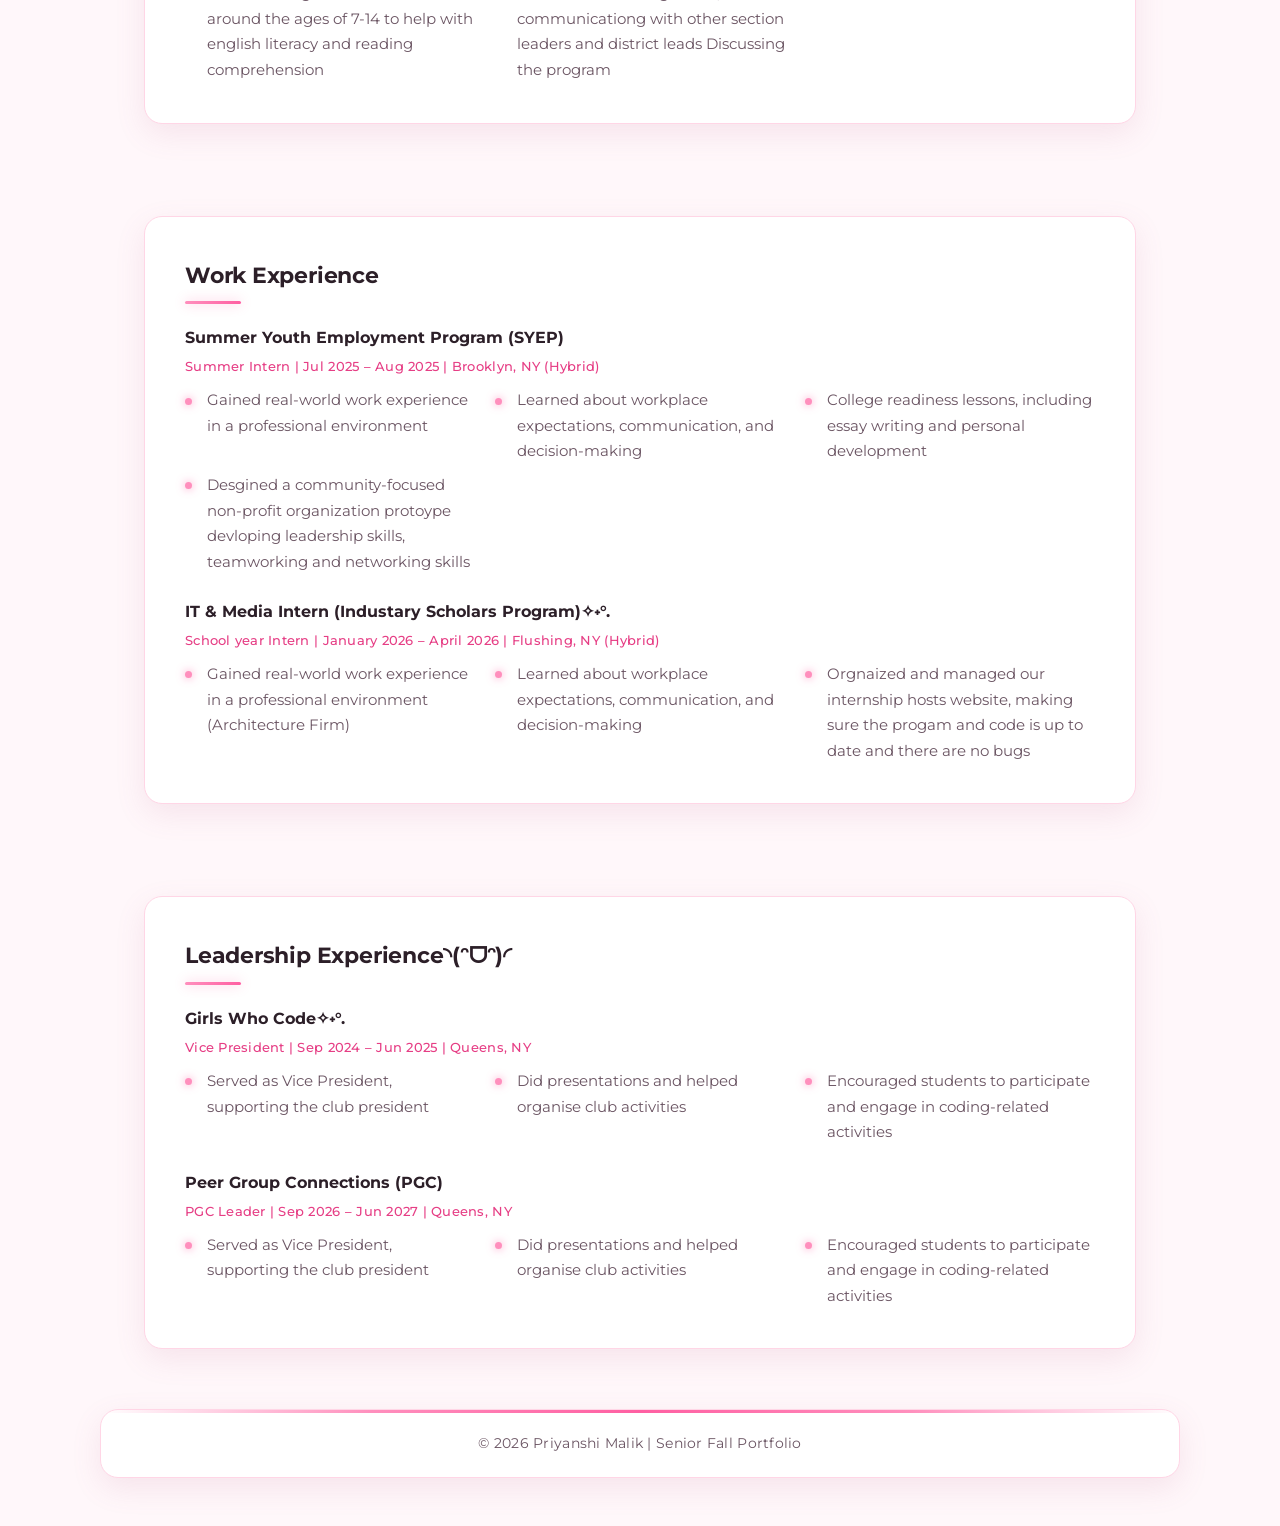
==== commit 572ff977: "Update index.html" ====
--- a/index.html
+++ b/index.html
@@ -108,11 +108,9 @@
     
     <h4>Peer Group Connection (PGC)</h4>
      <h5>Student Leader | September 2026 - June 2027 | Queens, NY</h5>
-        <ul>
-          <li>
-          Peer Group Connection (PGC) is a class where seniors help freshmen get used to the school so they don't feel lost or alone. Every day, I meet with my co-leader and advisors to plan fun activities and get ready for our sessions with a small group of younger kids. When we meet with them, we play games, talk about real stuff like making friends or dealing with drama, and just give them honest advice. With this class we also develop such crucial soft skills, like our communication, taking leadership, being able to be vulnerable, and allowing your self to grow. 
-   </li>
-        </ul>
+    
+         <p> Peer Group Connection (PGC) is a class where seniors help freshmen get used to the school so they don't feel lost or alone. Every day, I meet with my co-leader and advisors to plan fun activities and get ready for our sessions with a small group of younger kids. When we meet with them, we play games, talk about real stuff like making friends or dealing with drama, and just give them honest advice. With this class we also develop such crucial soft skills, like our communication, taking leadership, being able to be vulnerable, and allowing your self to grow. </p>
+
           <h4>Creative Writing (Honors)</h4>
      <h5>Student| Queens, NY</h5>
         <ul>
@@ -121,9 +119,9 @@
         </ul>
      <h4>AP Seminar (Capstone) </h4>
      <h5>Student | Queens, NY</h5>
-        <ul>
-          <li>In AP Seminar, I spent the year researching real-world topics, looking at different sides of an issue, and using solid facts to back up my arguments. I also worked closely with classmates on group projects and presentations, which really helped me get better at public speaking, teamwork, and writing</li>
-        </ul>
+        
+          <p>In AP Seminar, I spent the year researching real-world topics, looking at different sides of an issue, and using solid facts to back up my arguments. I also worked closely with classmates on group projects and presentations, which really helped me get better at public speaking, teamwork, and writing<p>
+        
    </section>
 
      <section class="resource-card">
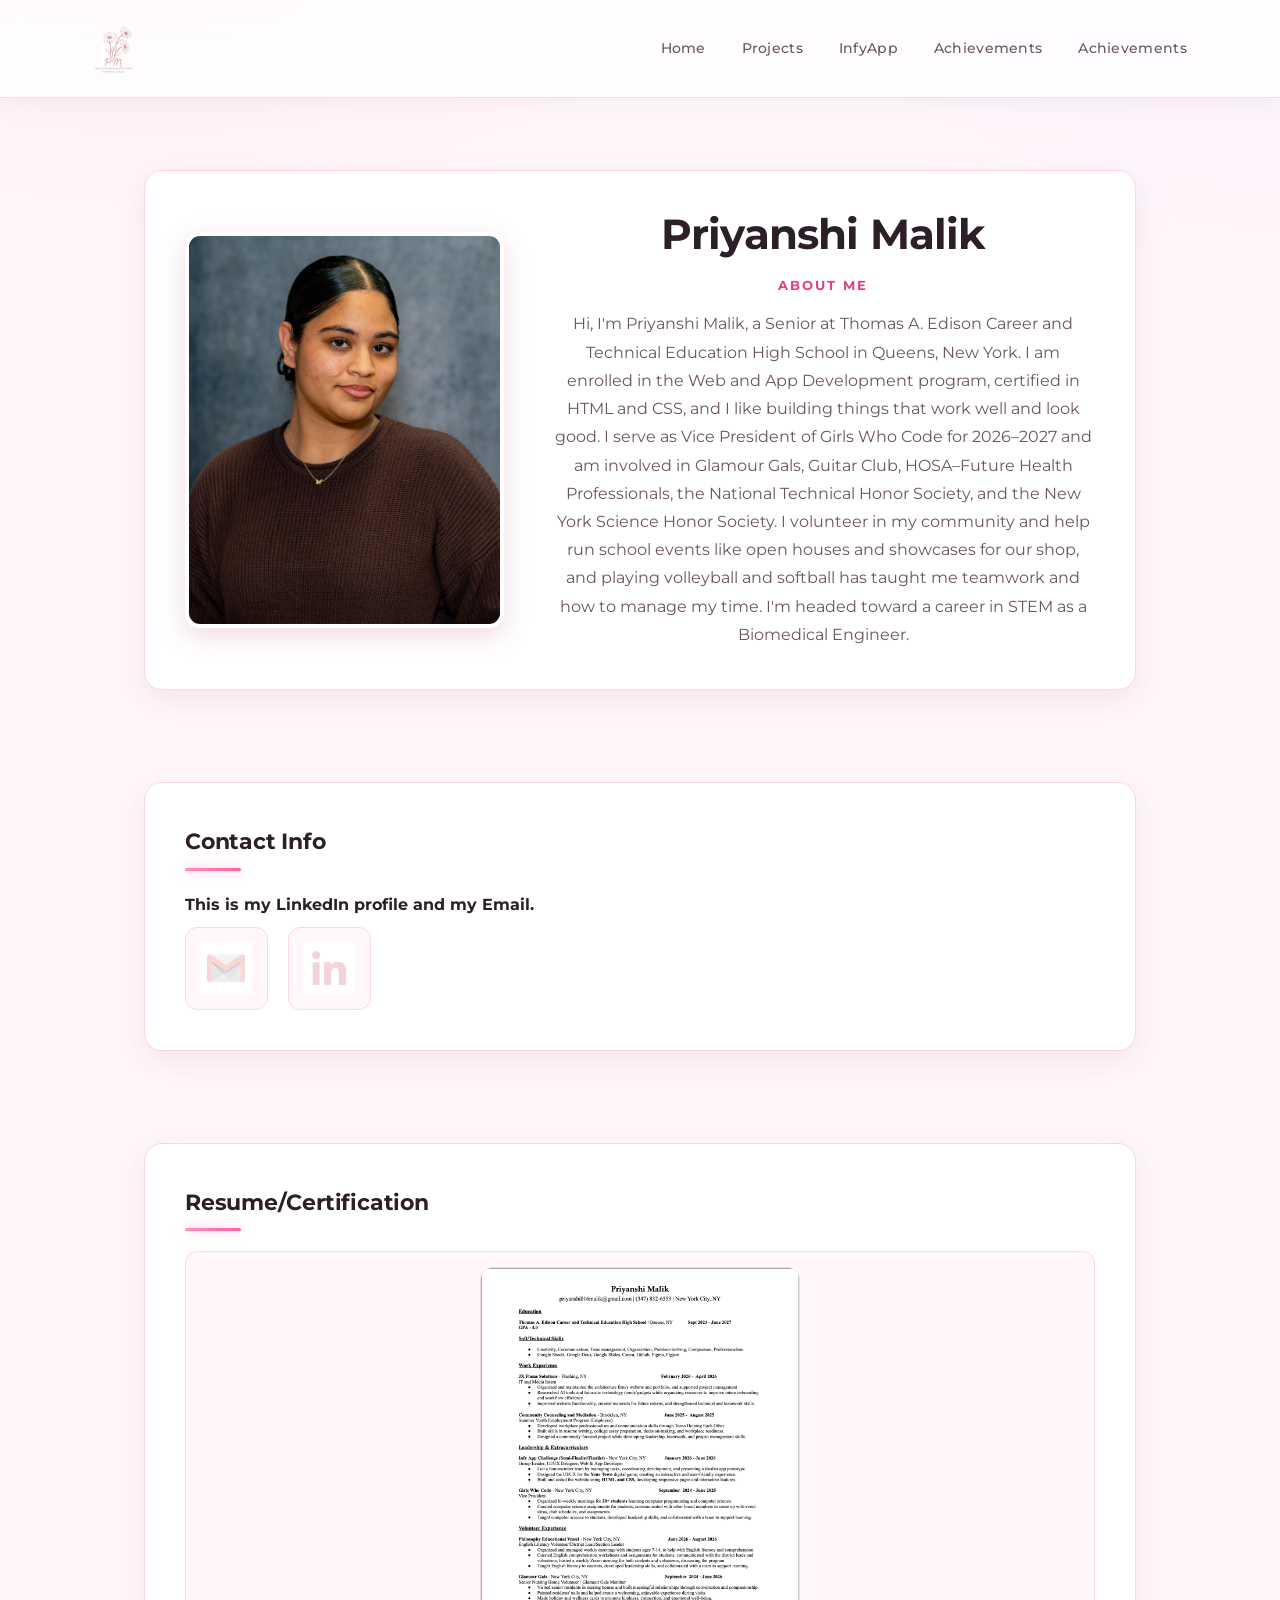
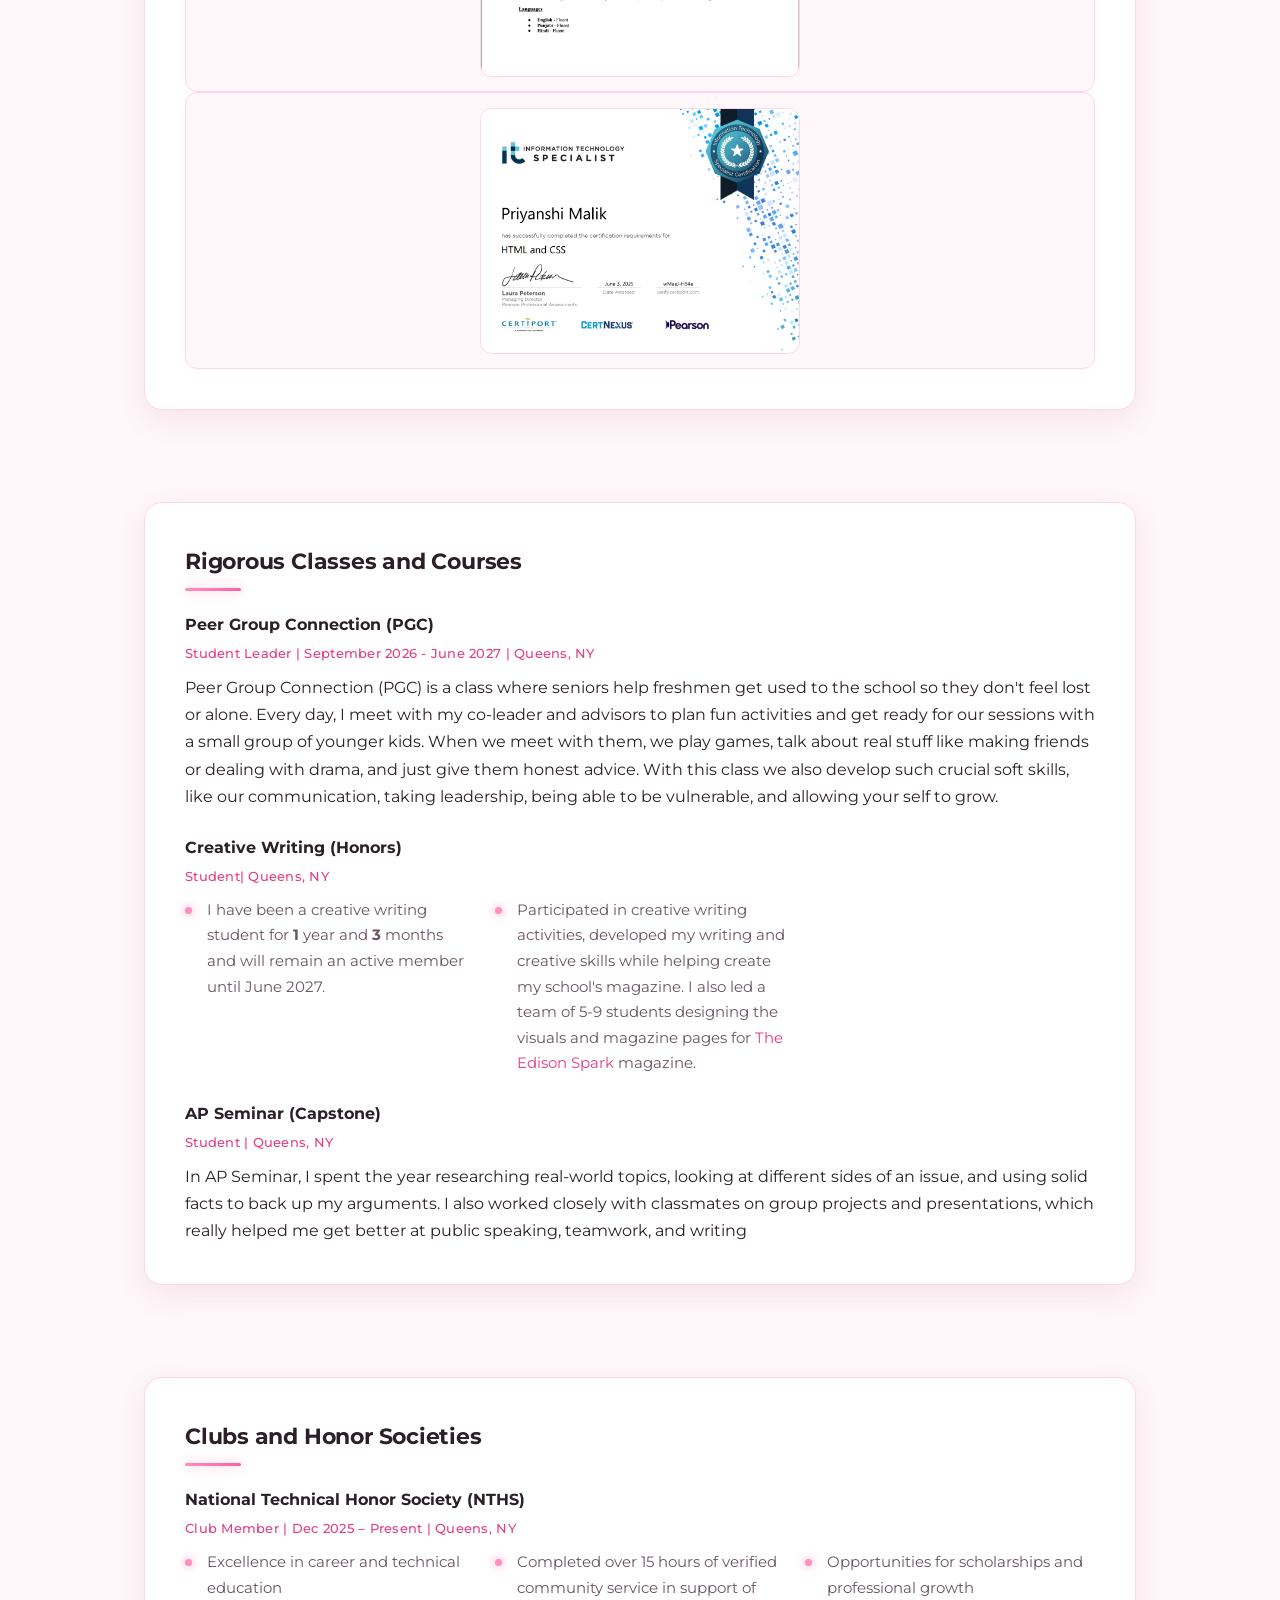
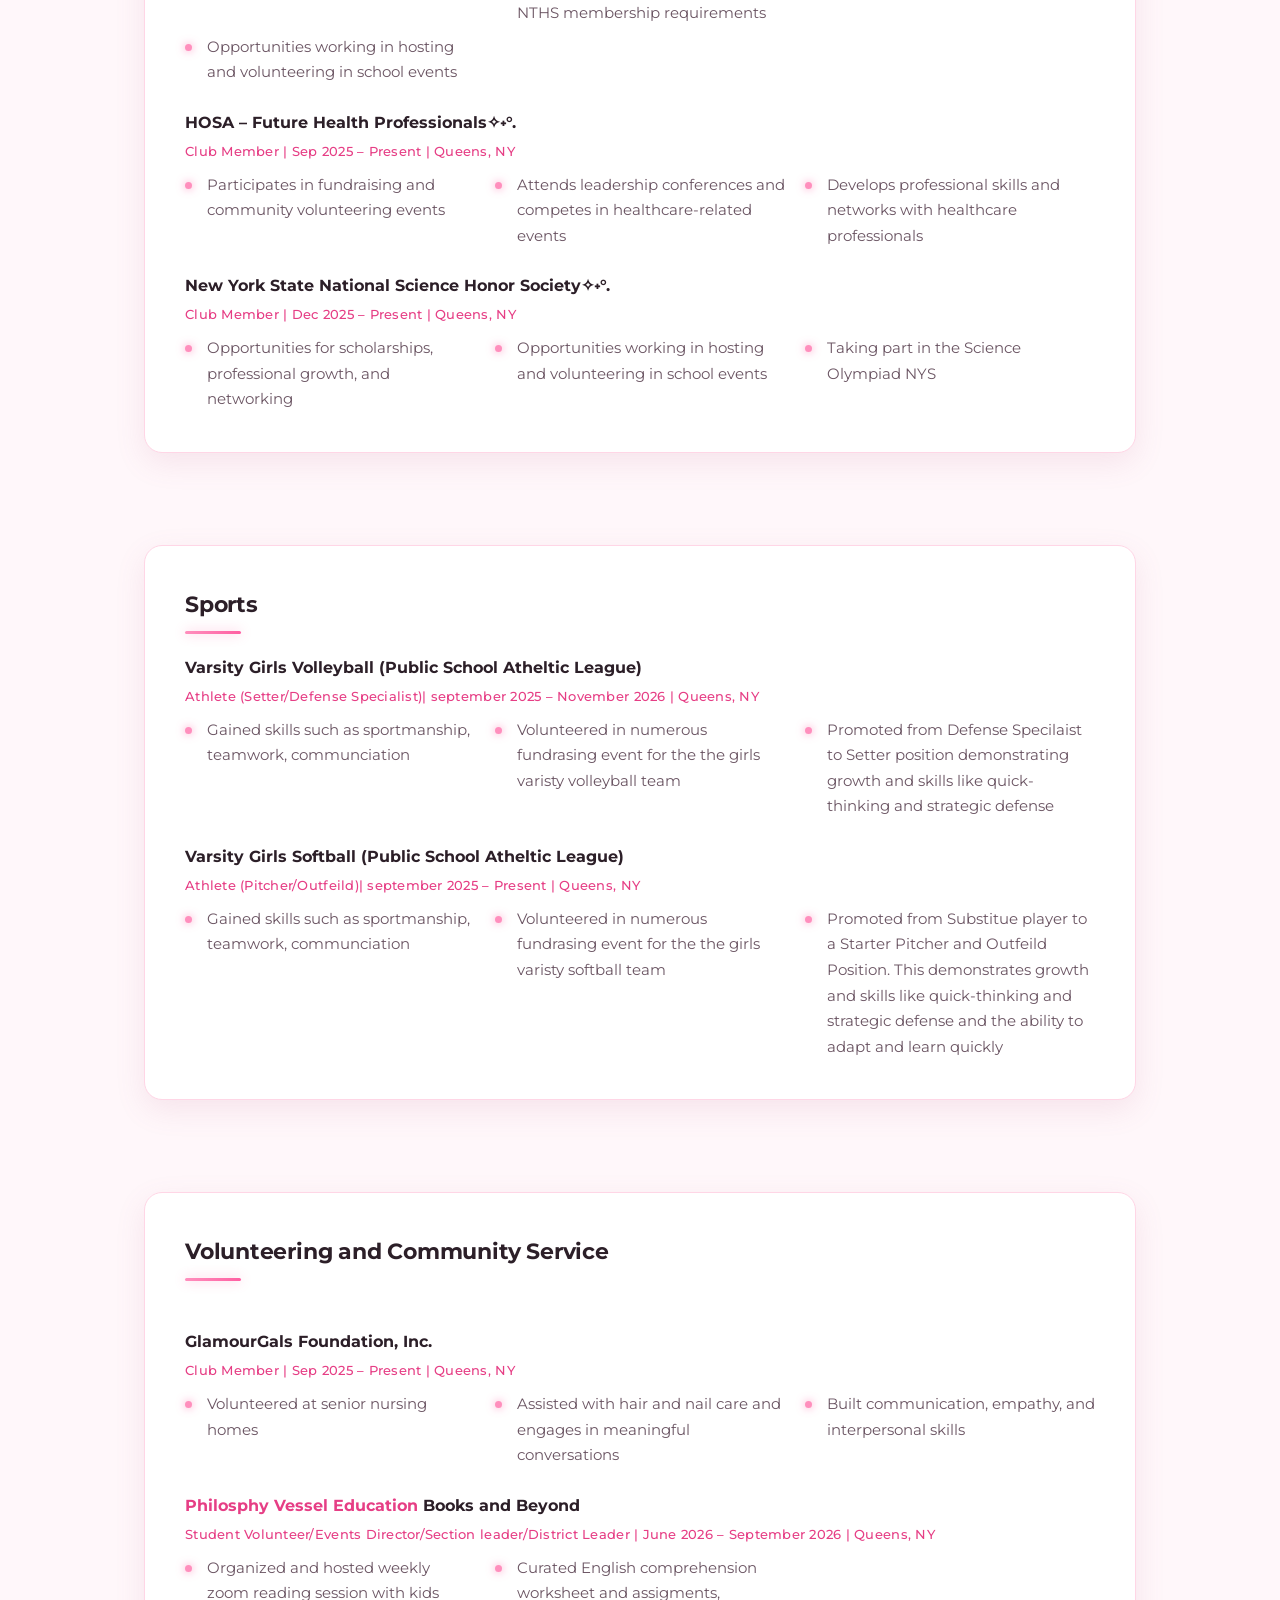
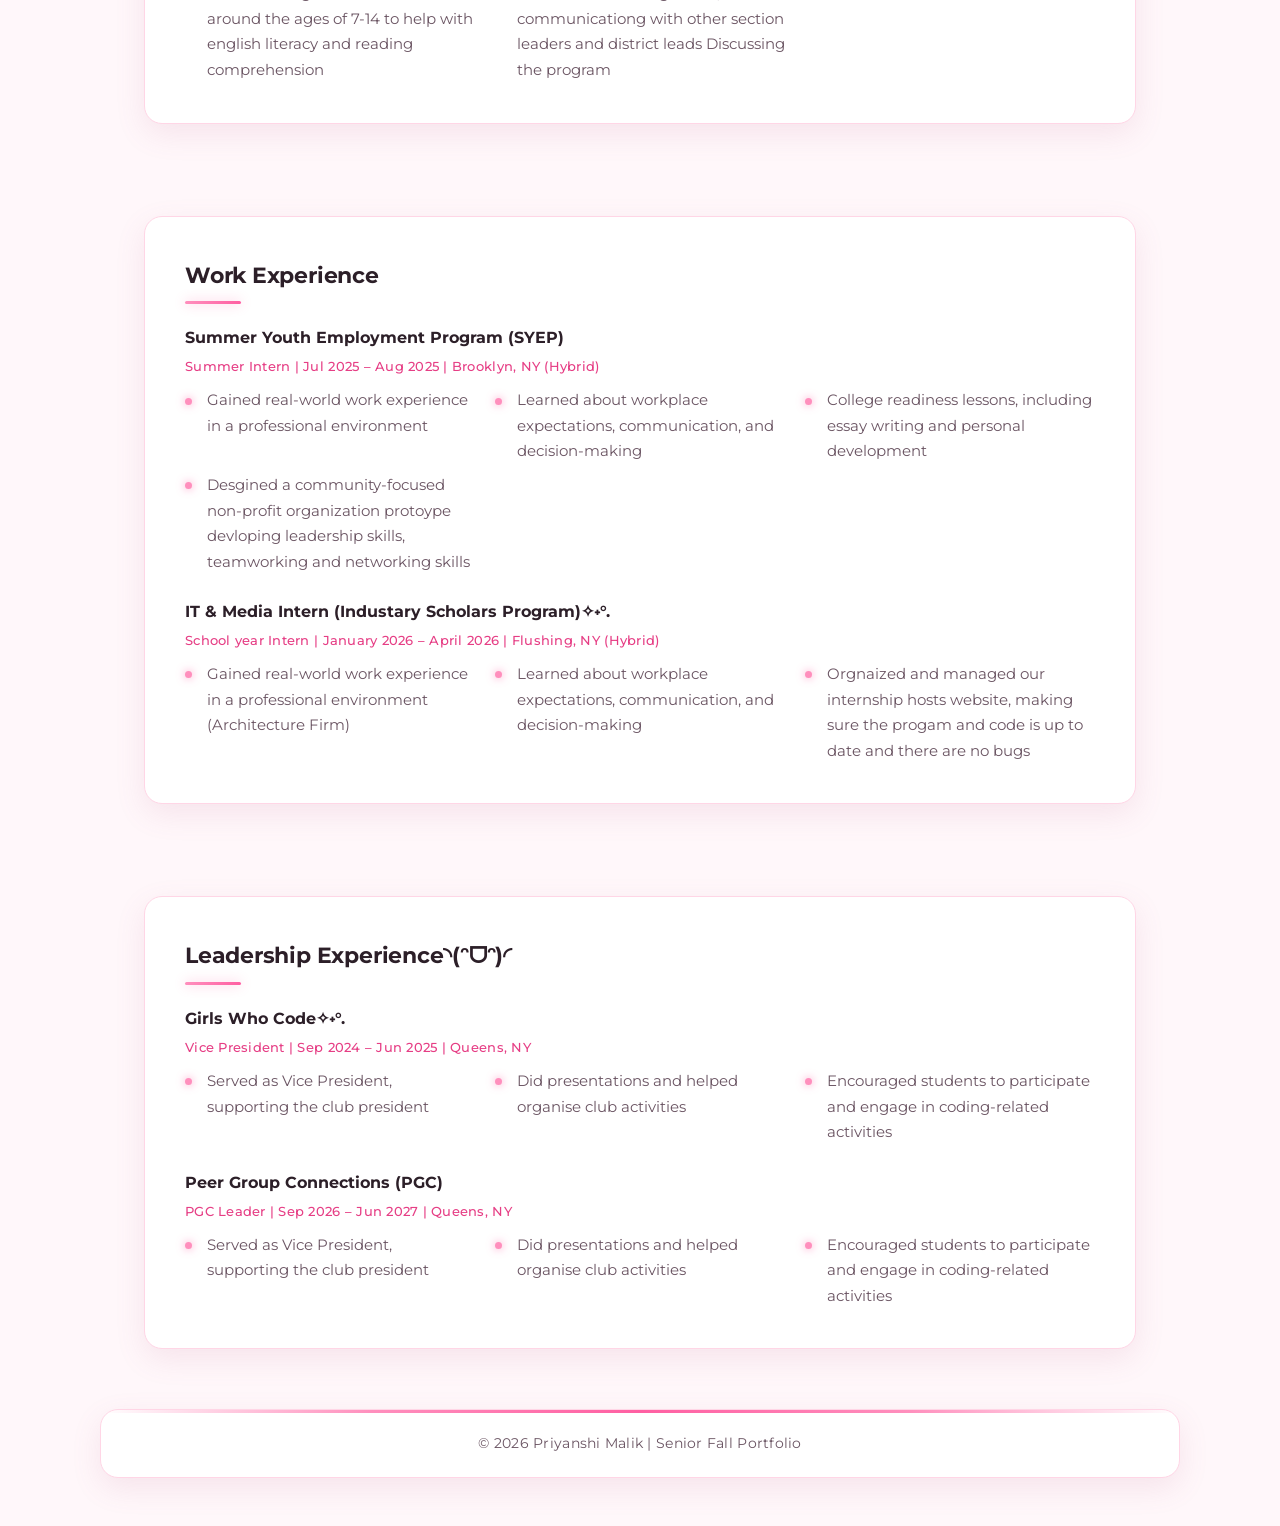
==== commit 65cdca33: "Update index.html" ====
--- a/index.html
+++ b/index.html
@@ -38,6 +38,7 @@
         <li><a href="projects.html">Projects</a></li>
         <li><a href="infyapp.html">InfyApp</a></li>
         <li><a href="achievements.html">Achievements</a></li>
+         <li><a href="contact.html">Achievements</a></li>
       </ul>
     </nav>
   </header>
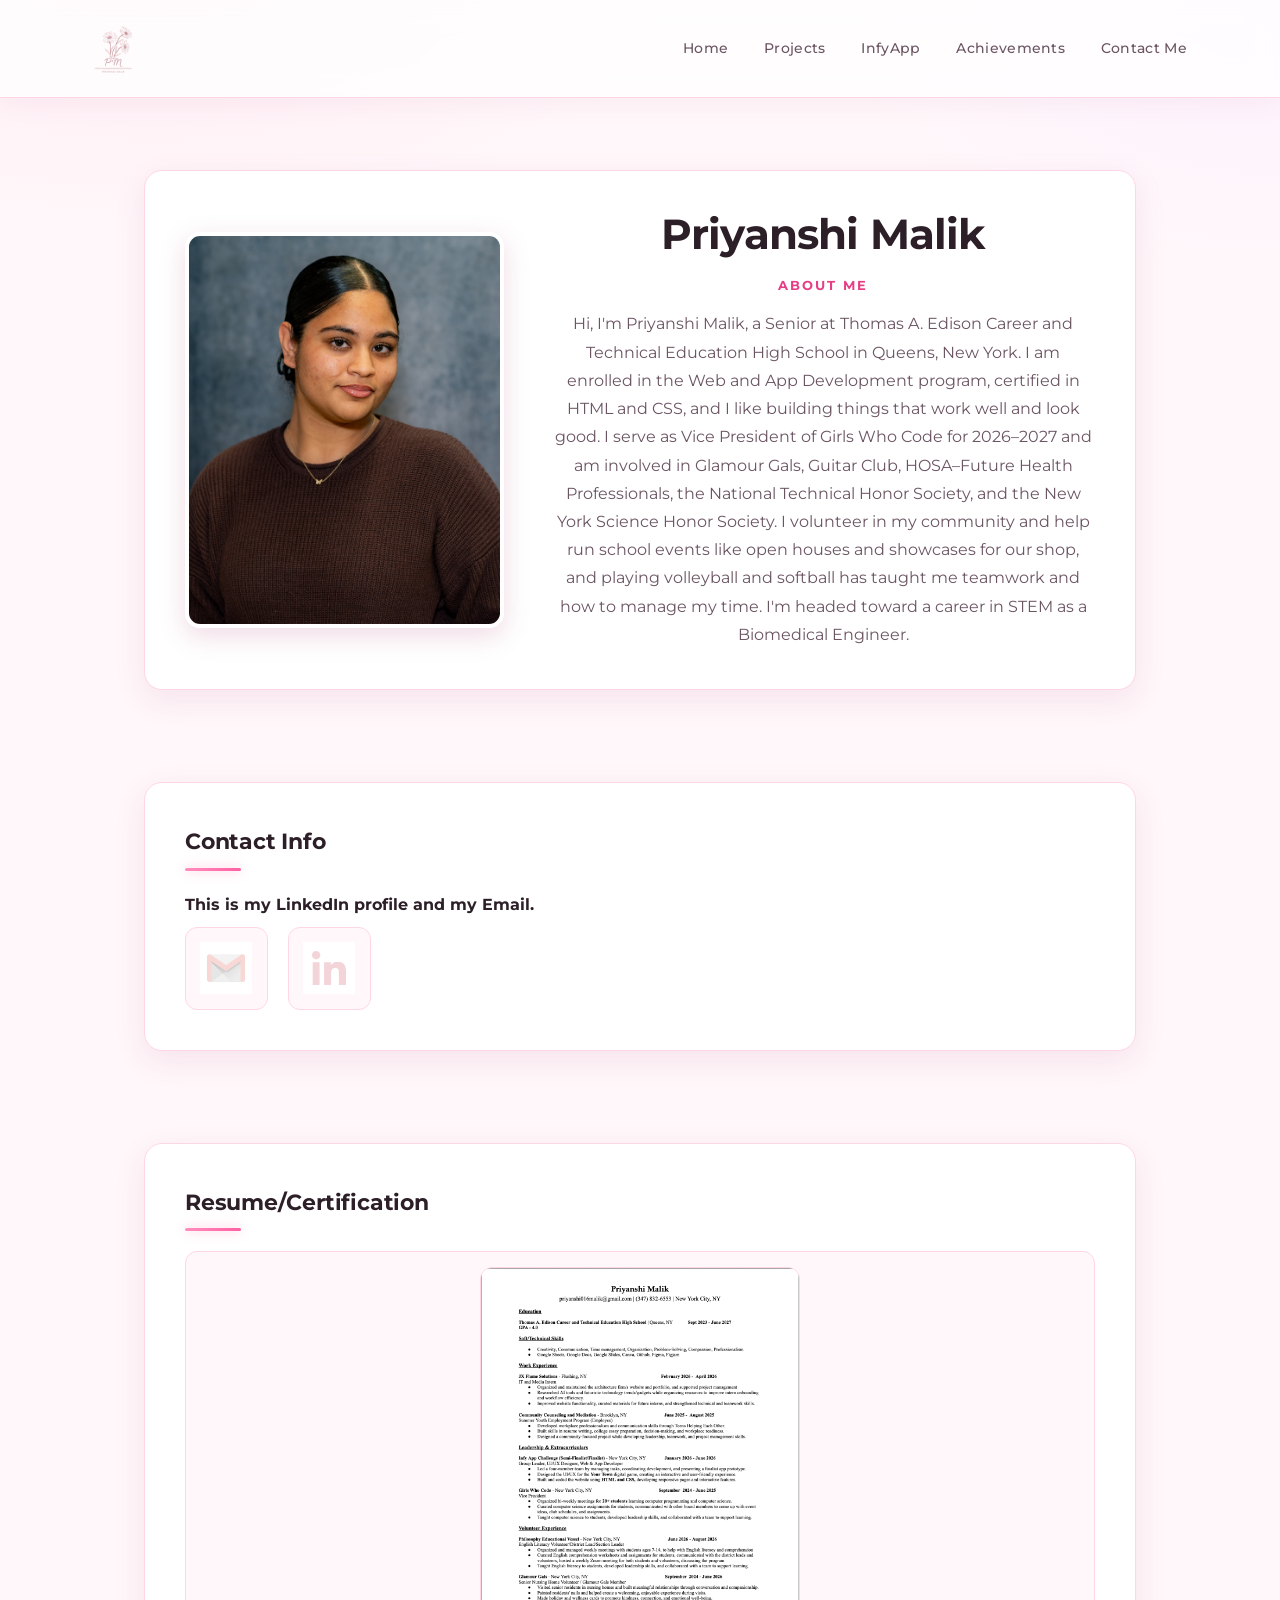
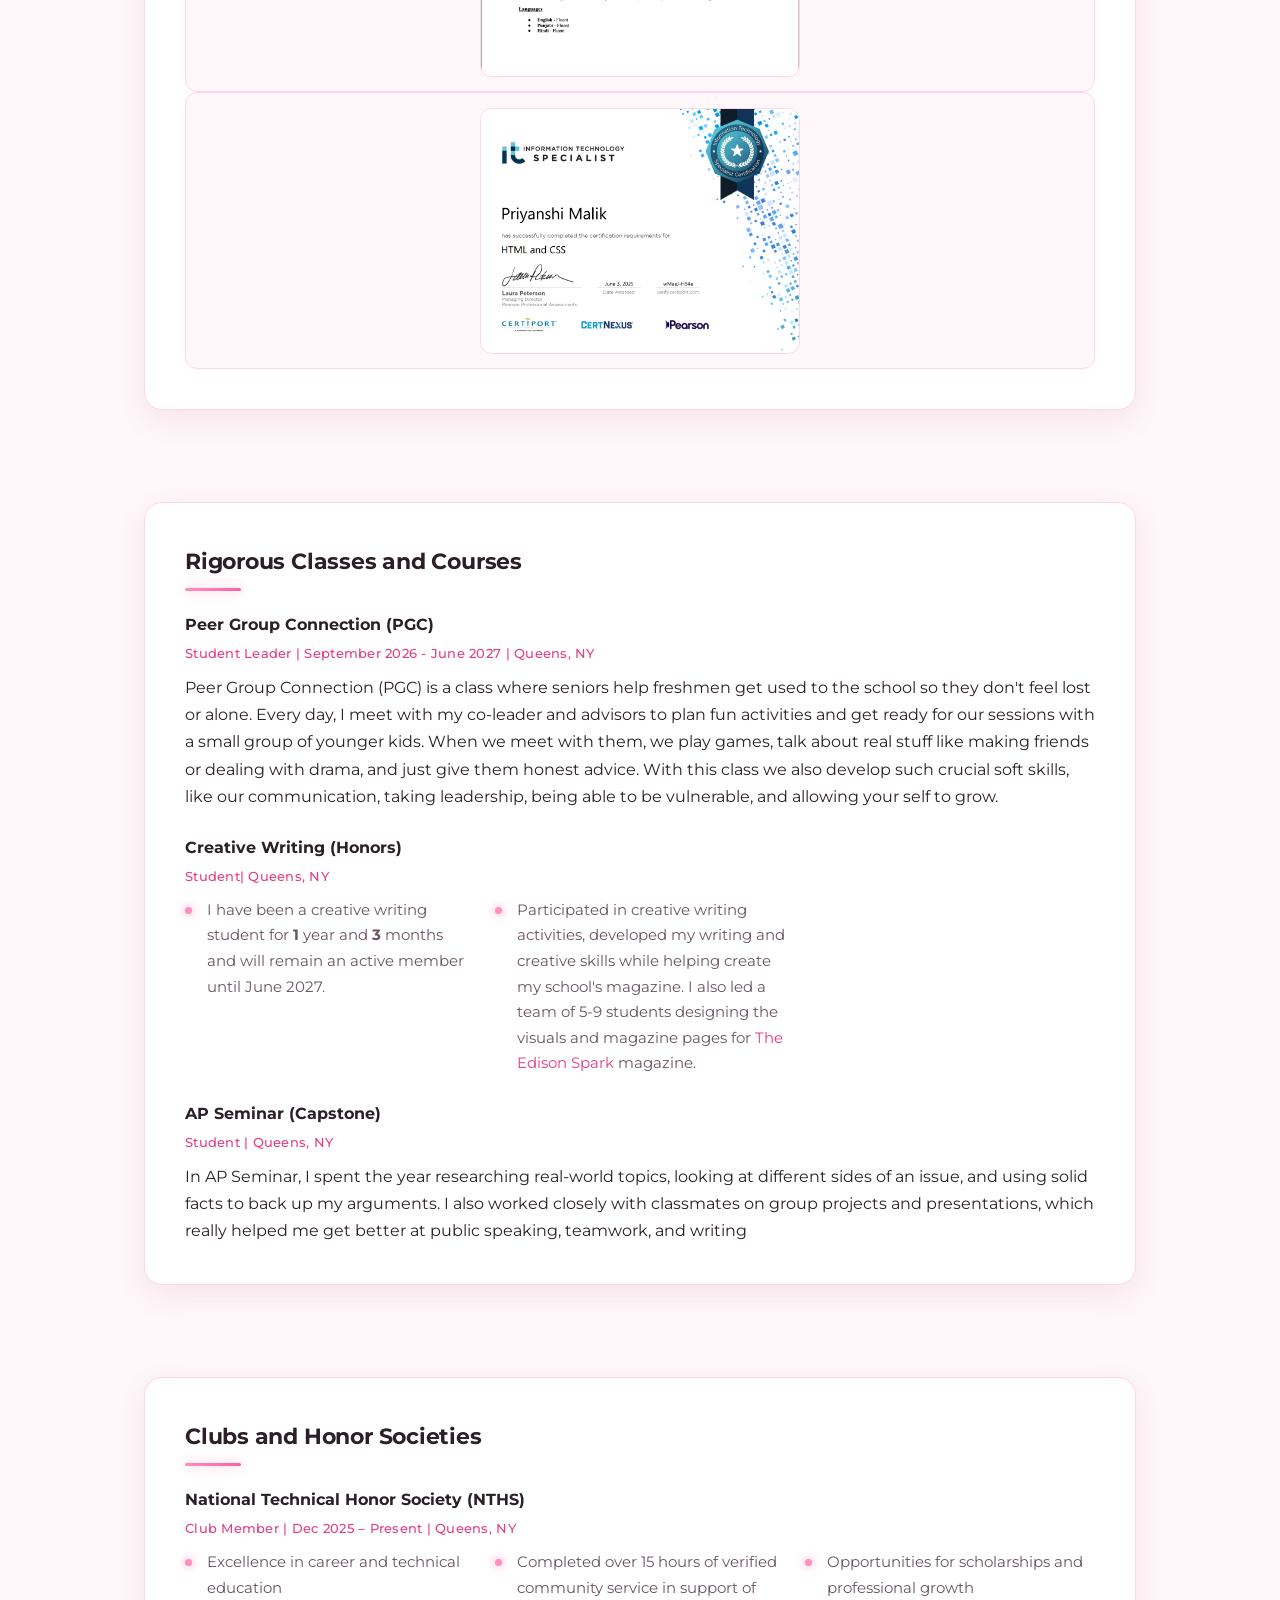
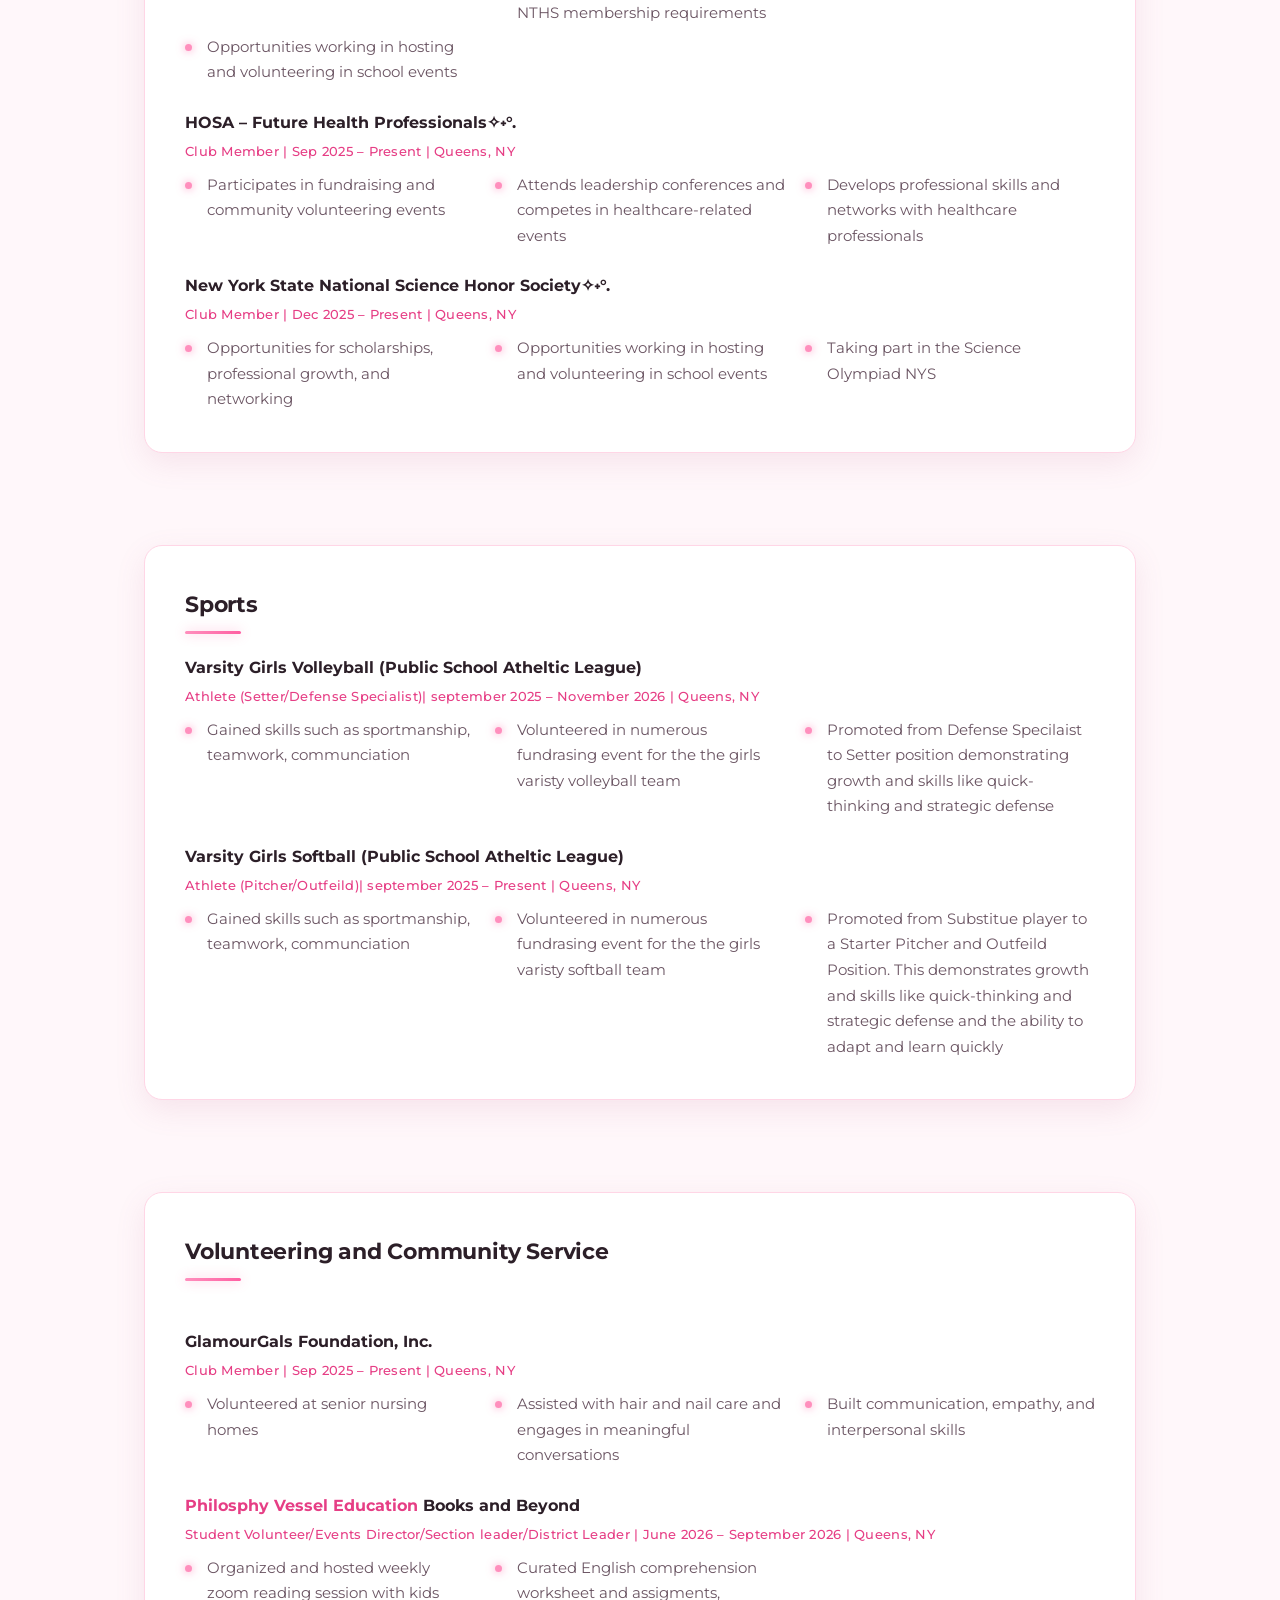
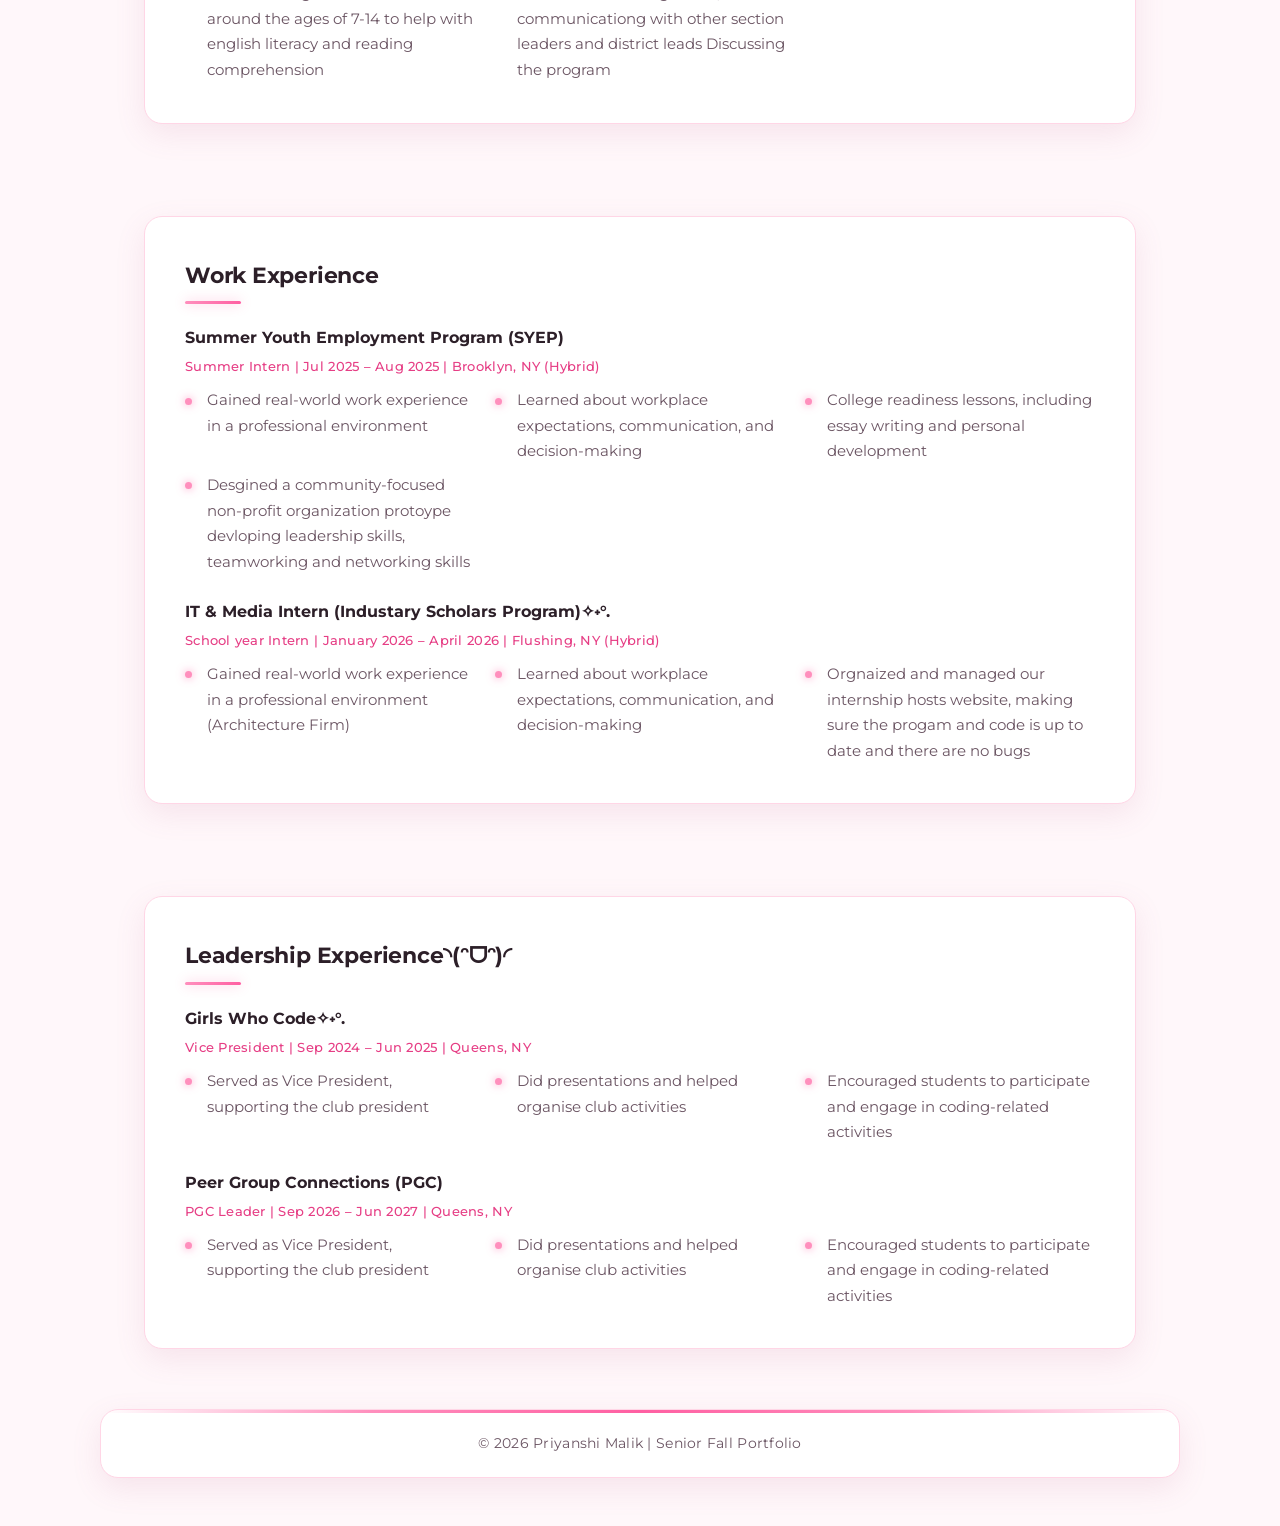
==== commit cbfacd24: "Update index.html" ====
--- a/index.html
+++ b/index.html
@@ -38,7 +38,7 @@
         <li><a href="projects.html">Projects</a></li>
         <li><a href="infyapp.html">InfyApp</a></li>
         <li><a href="achievements.html">Achievements</a></li>
-         <li><a href="contact.html">Achievements</a></li>
+        <li><a href="contact.html">Contact Me</a></li>
       </ul>
     </nav>
   </header>
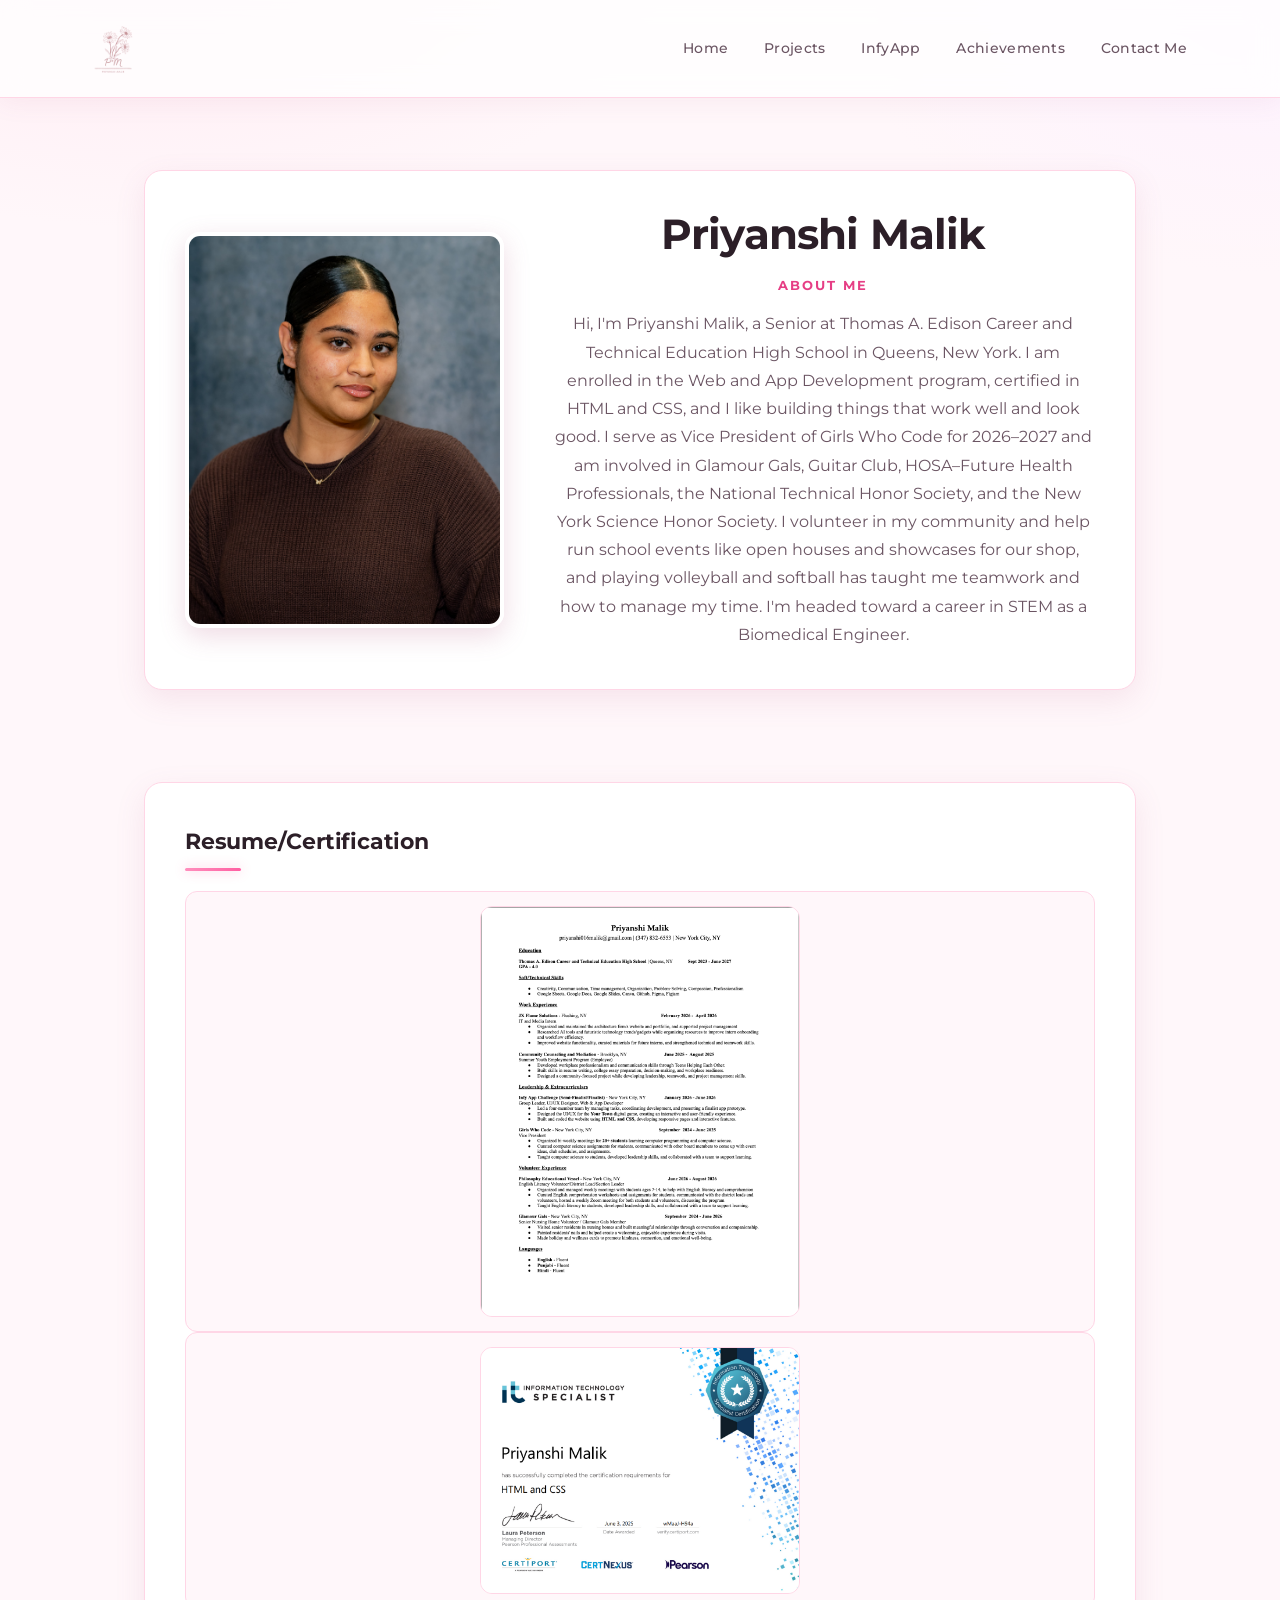
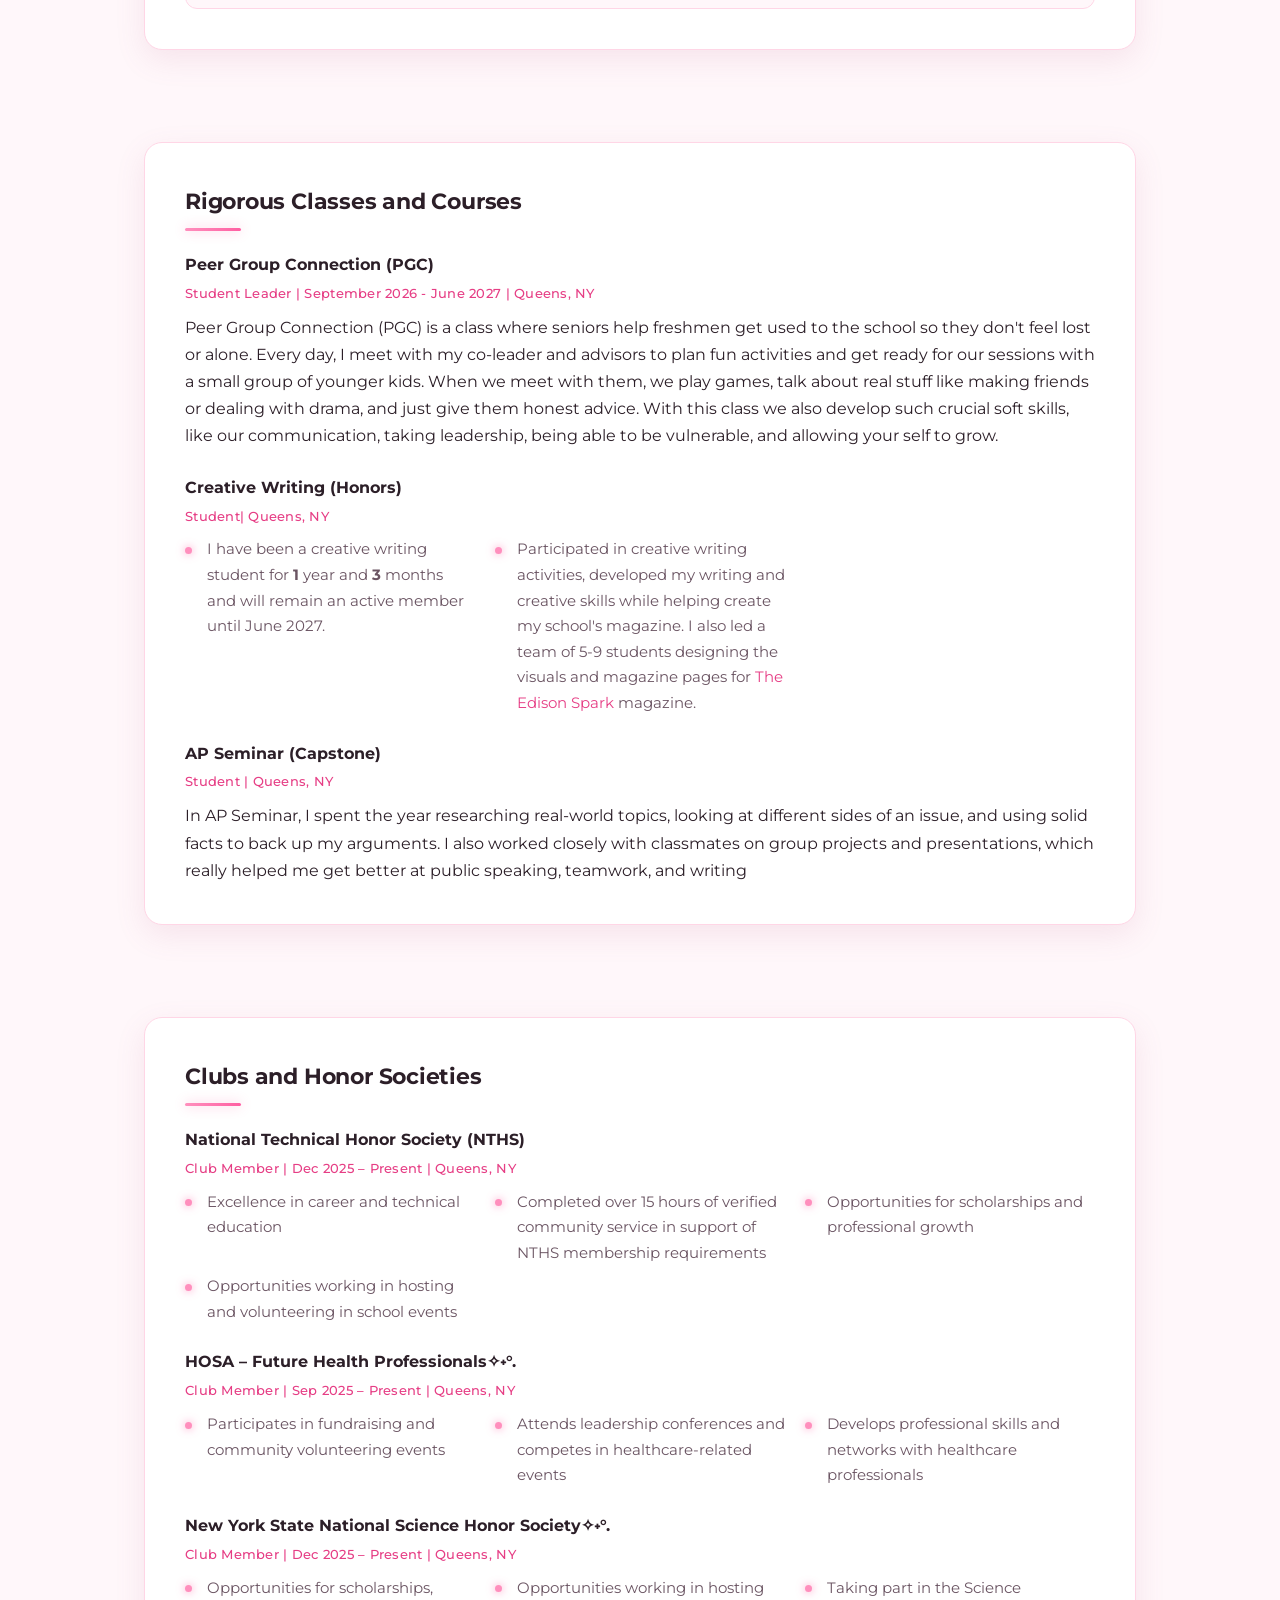
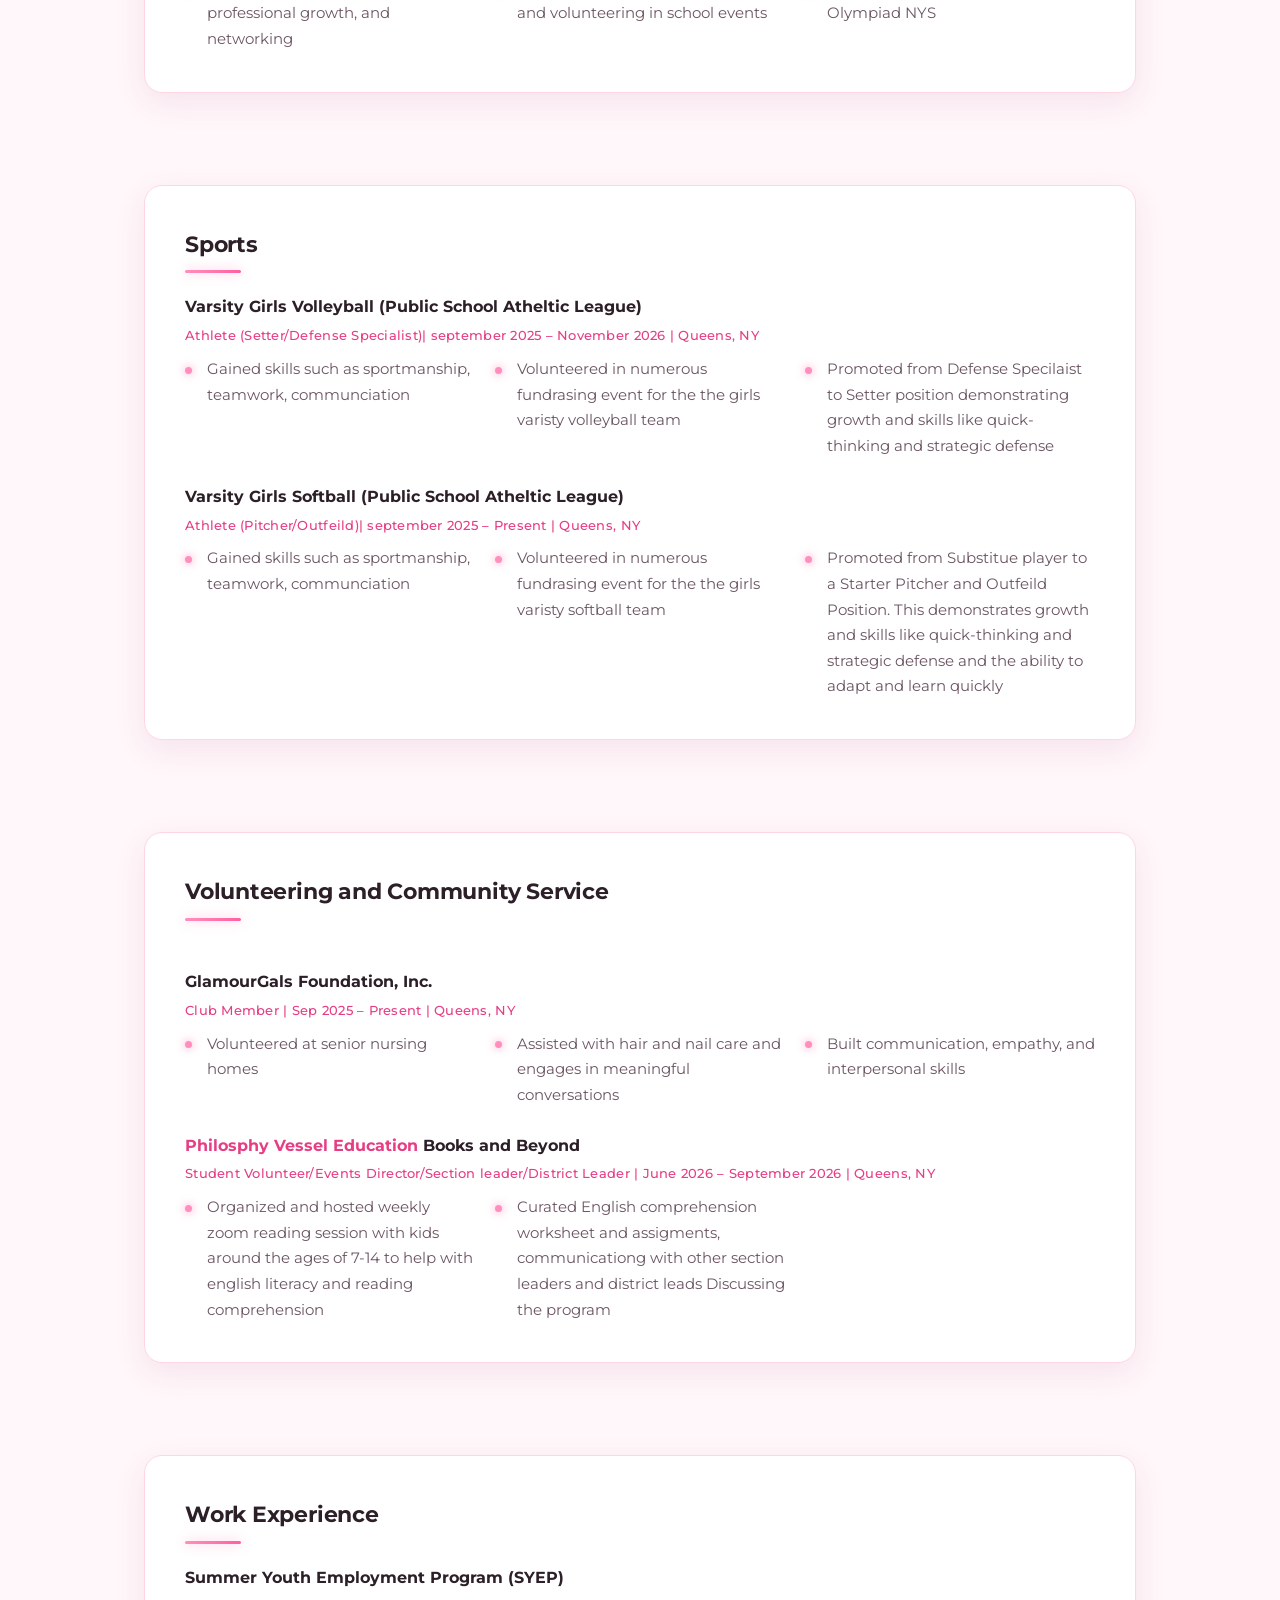
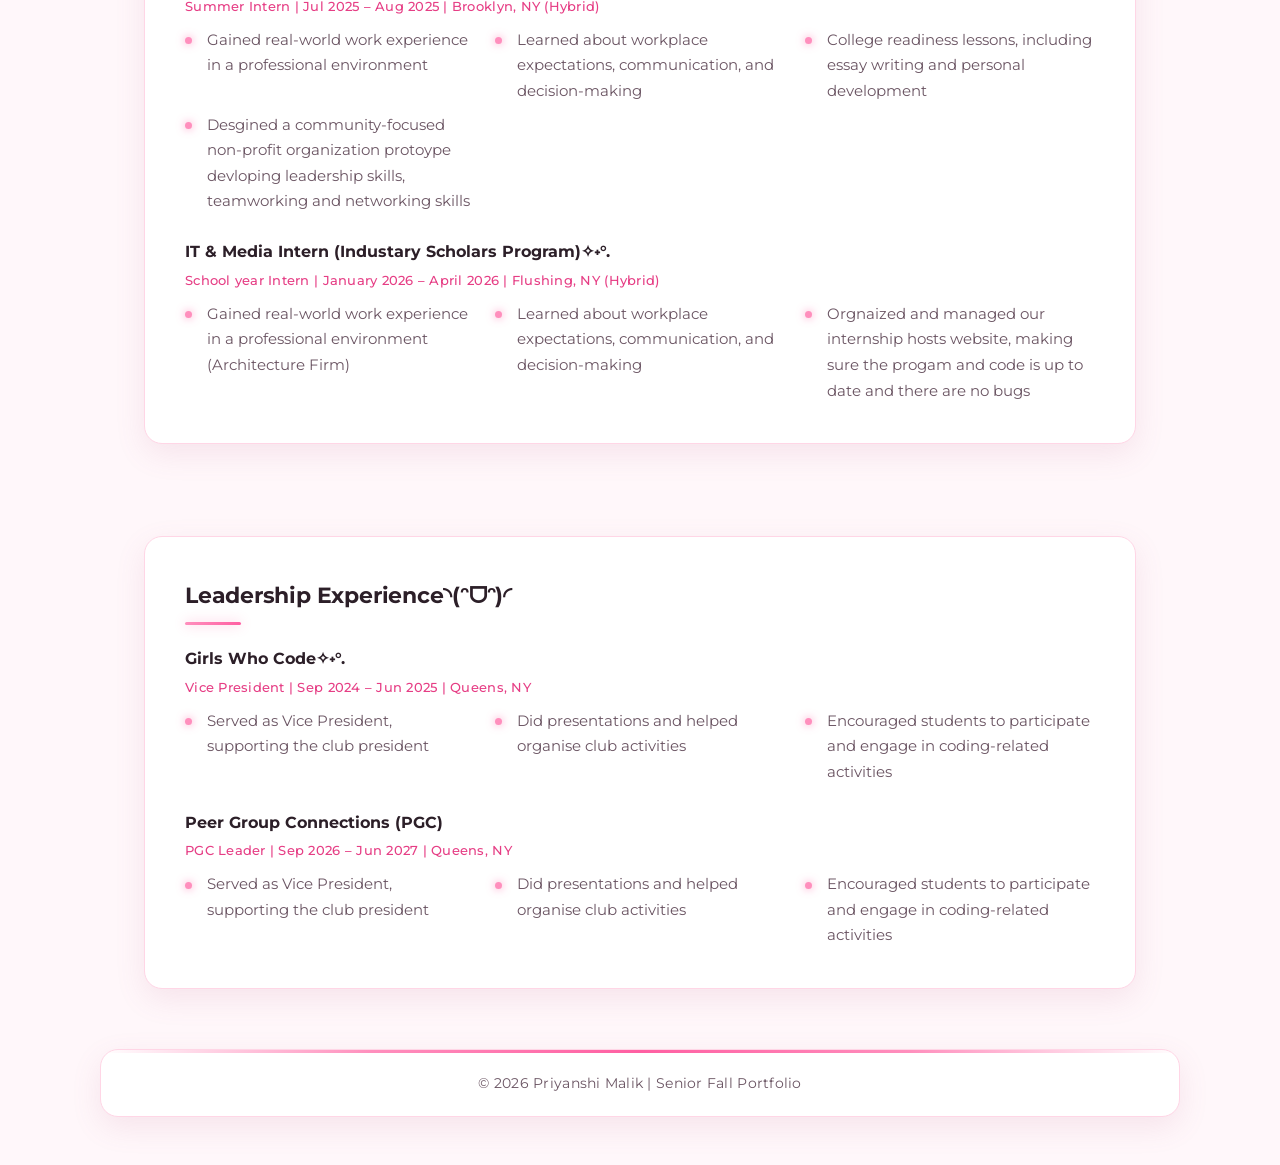
==== commit e99032c5: "Update index.html" ====
--- a/index.html
+++ b/index.html
@@ -62,27 +62,8 @@
       </div>
     </section>
 
-    <!-- QUICK LINKS CARD (optional) -->
-    <section class="resource-card">
-      <h2>Contact Info</h2>
-      <h4>This is my LinkedIn profile and my Email. </h4>
-
-      <div class="skill-images">
-        <!-- Email-->
-        <a href="mailto:priyanshim@nycstudents.net" target="_blank" rel="noopener">
-          <div class="picture">
-            <img class="link-pic" src="pinkemaillogo.png" alt="Email" />
-          </div>
-        </a>
-
-        <!--linked in-->
-        <a href="https://www.linkedin.com/in/priyanshi-malik-33b584397/" target="_blank" rel="noopener">
-          <div class="picture">
-            <img class="link-pic" src="linkedinpink.png" alt="LinkedIn" />
-          </div>
-        </a>
-      </div>
-    </section> 
+    
+        
 
   <section class="resource-card">
   <h2>Resume/Certification</h2>
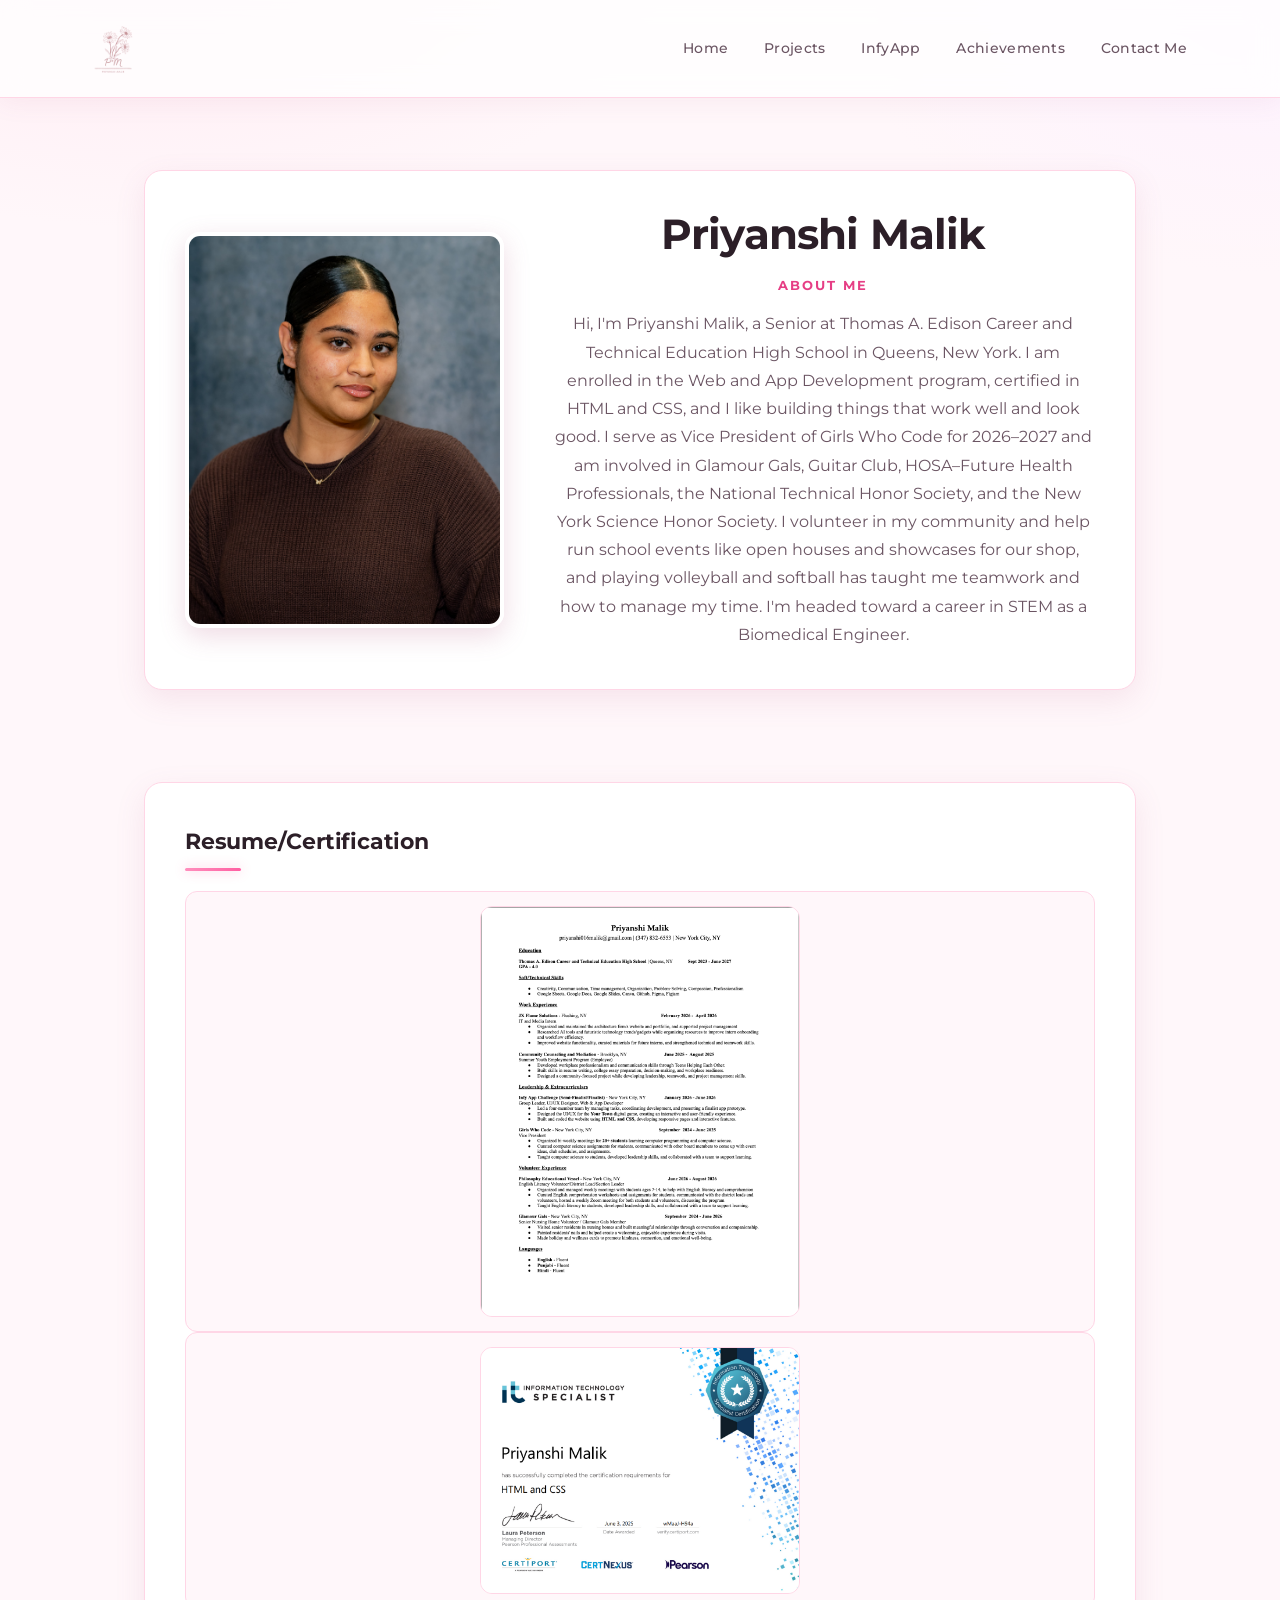
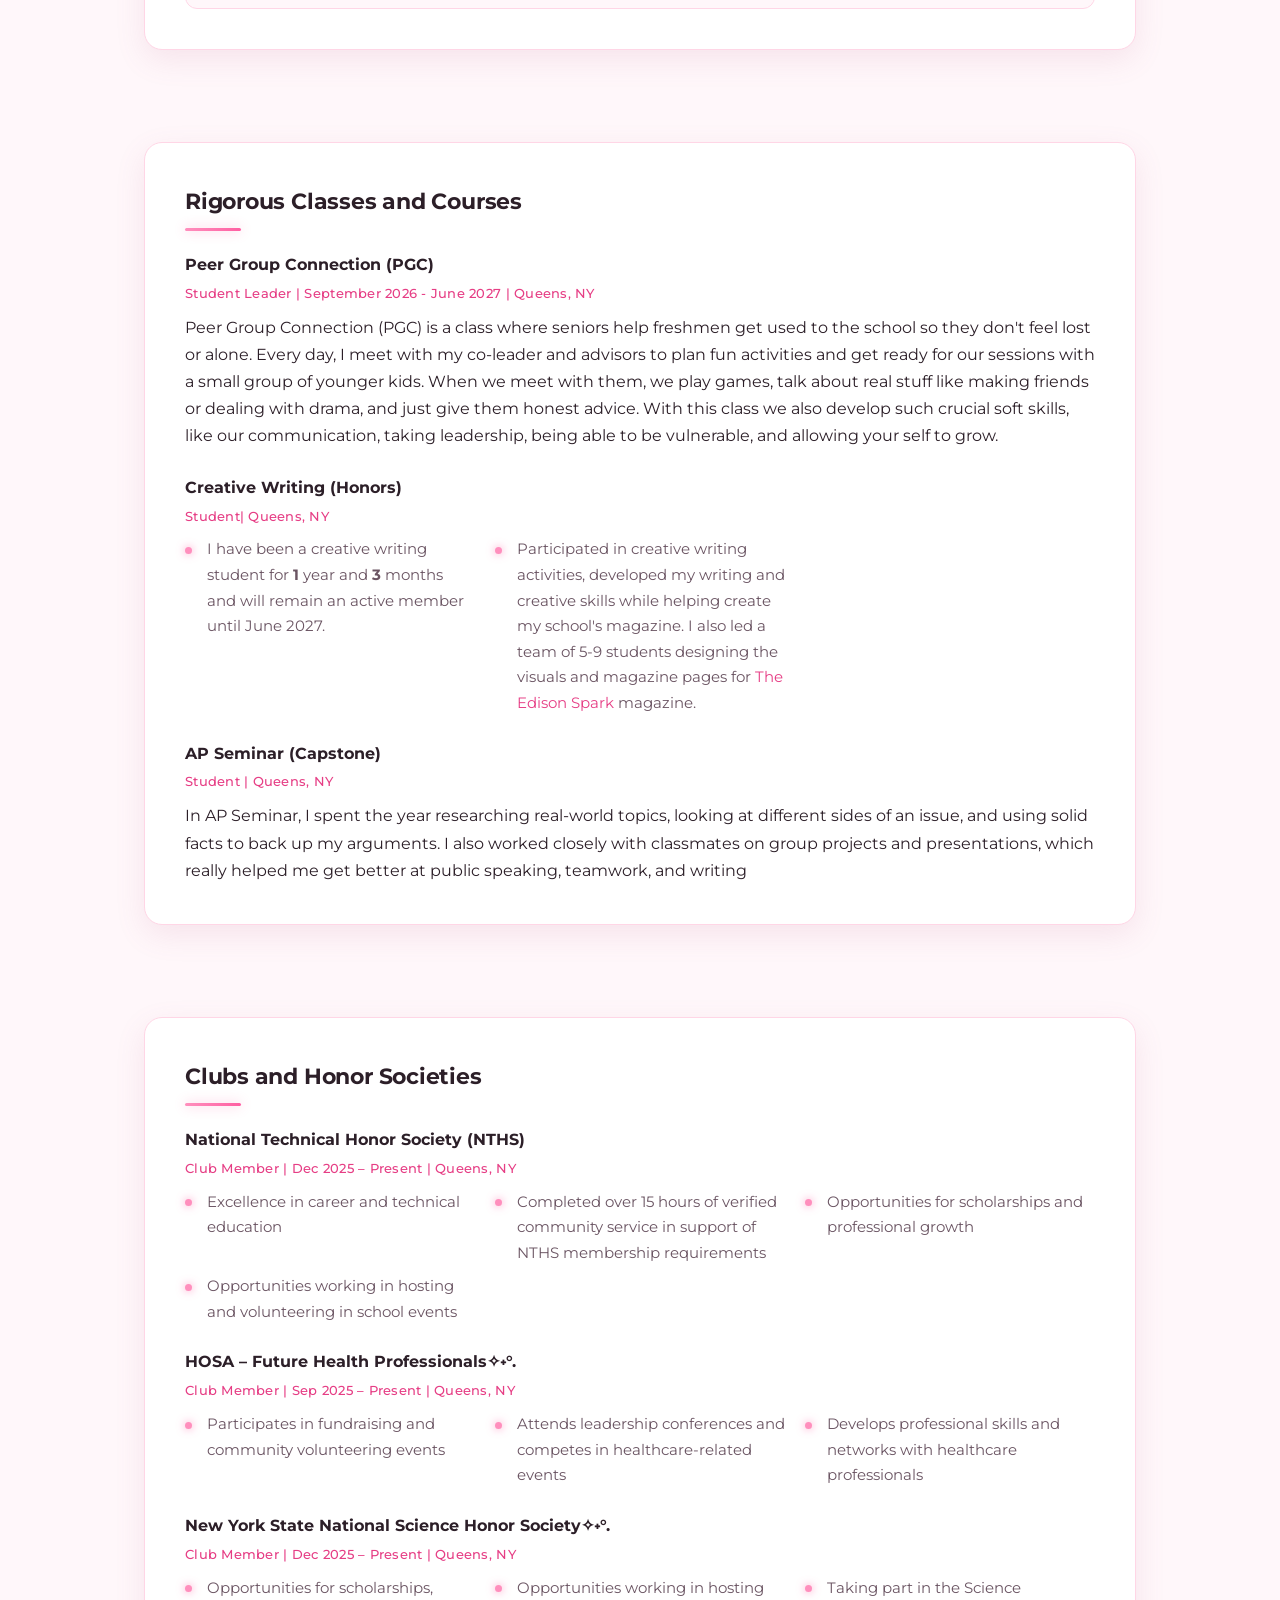
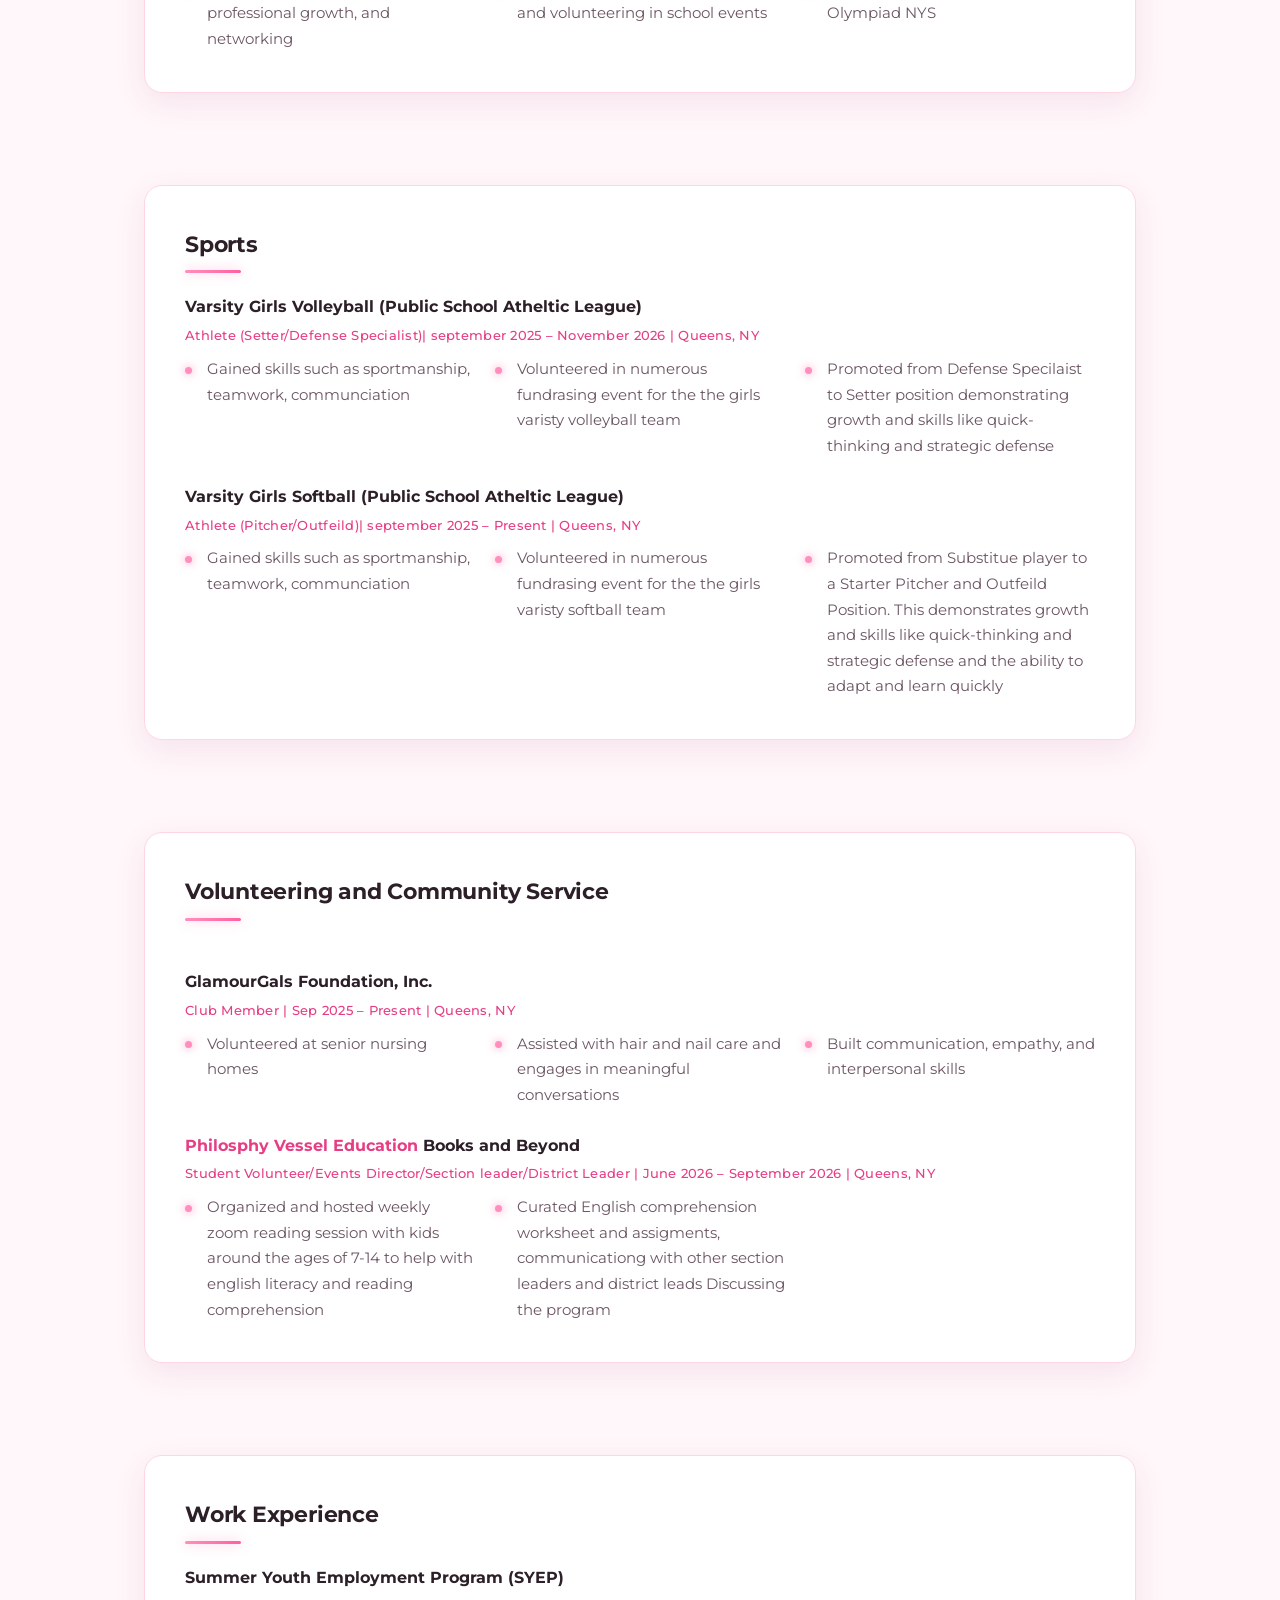
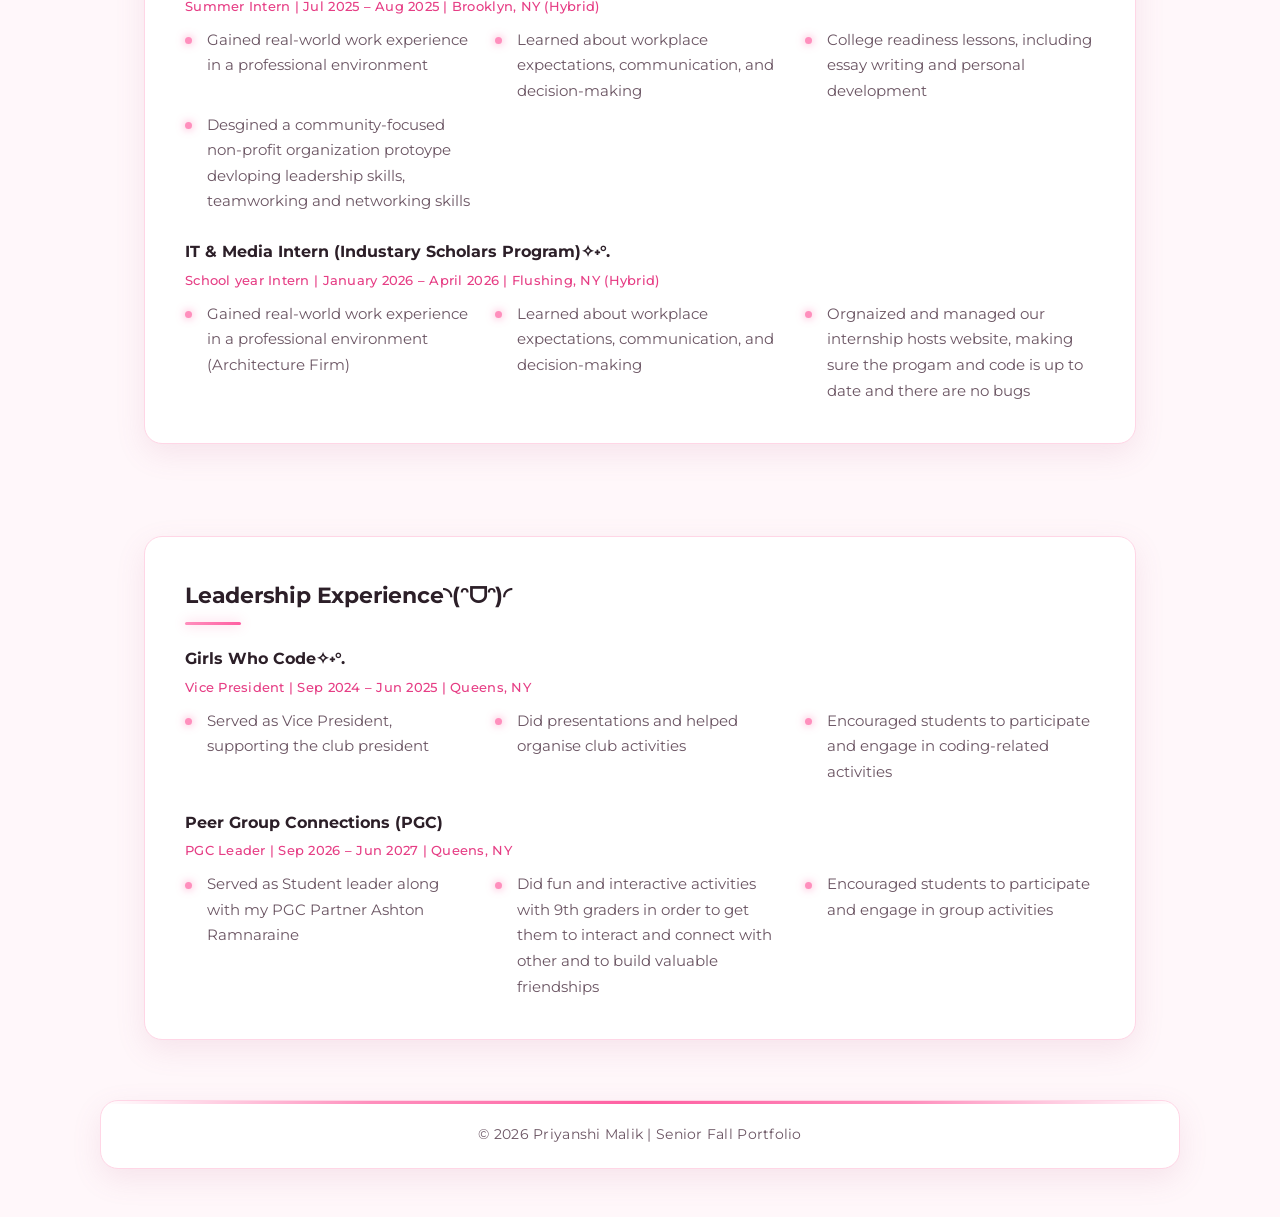
==== commit c15501be: "Update index.html" ====
--- a/index.html
+++ b/index.html
@@ -202,9 +202,9 @@
 <h4>Peer Group Connections (PGC)</h4>
 <h5>PGC Leader | Sep 2026 – Jun 2027 | Queens, NY</h5>
 <ul>
-  <li>Served as Vice President, supporting the club president</li>
-  <li>Did presentations and helped organise club activities</li>
-  <li>Encouraged students to participate and engage in coding-related activities</li>
+  <li>Served as Student leader along with my PGC Partner Ashton Ramnaraine</li>
+  <li>Did fun and interactive activities with 9th graders in order to get them to interact and connect with other and to build valuable friendships</li>
+  <li>Encouraged students to participate and engage in group activities</li>
 </ul>
 
     </section>
